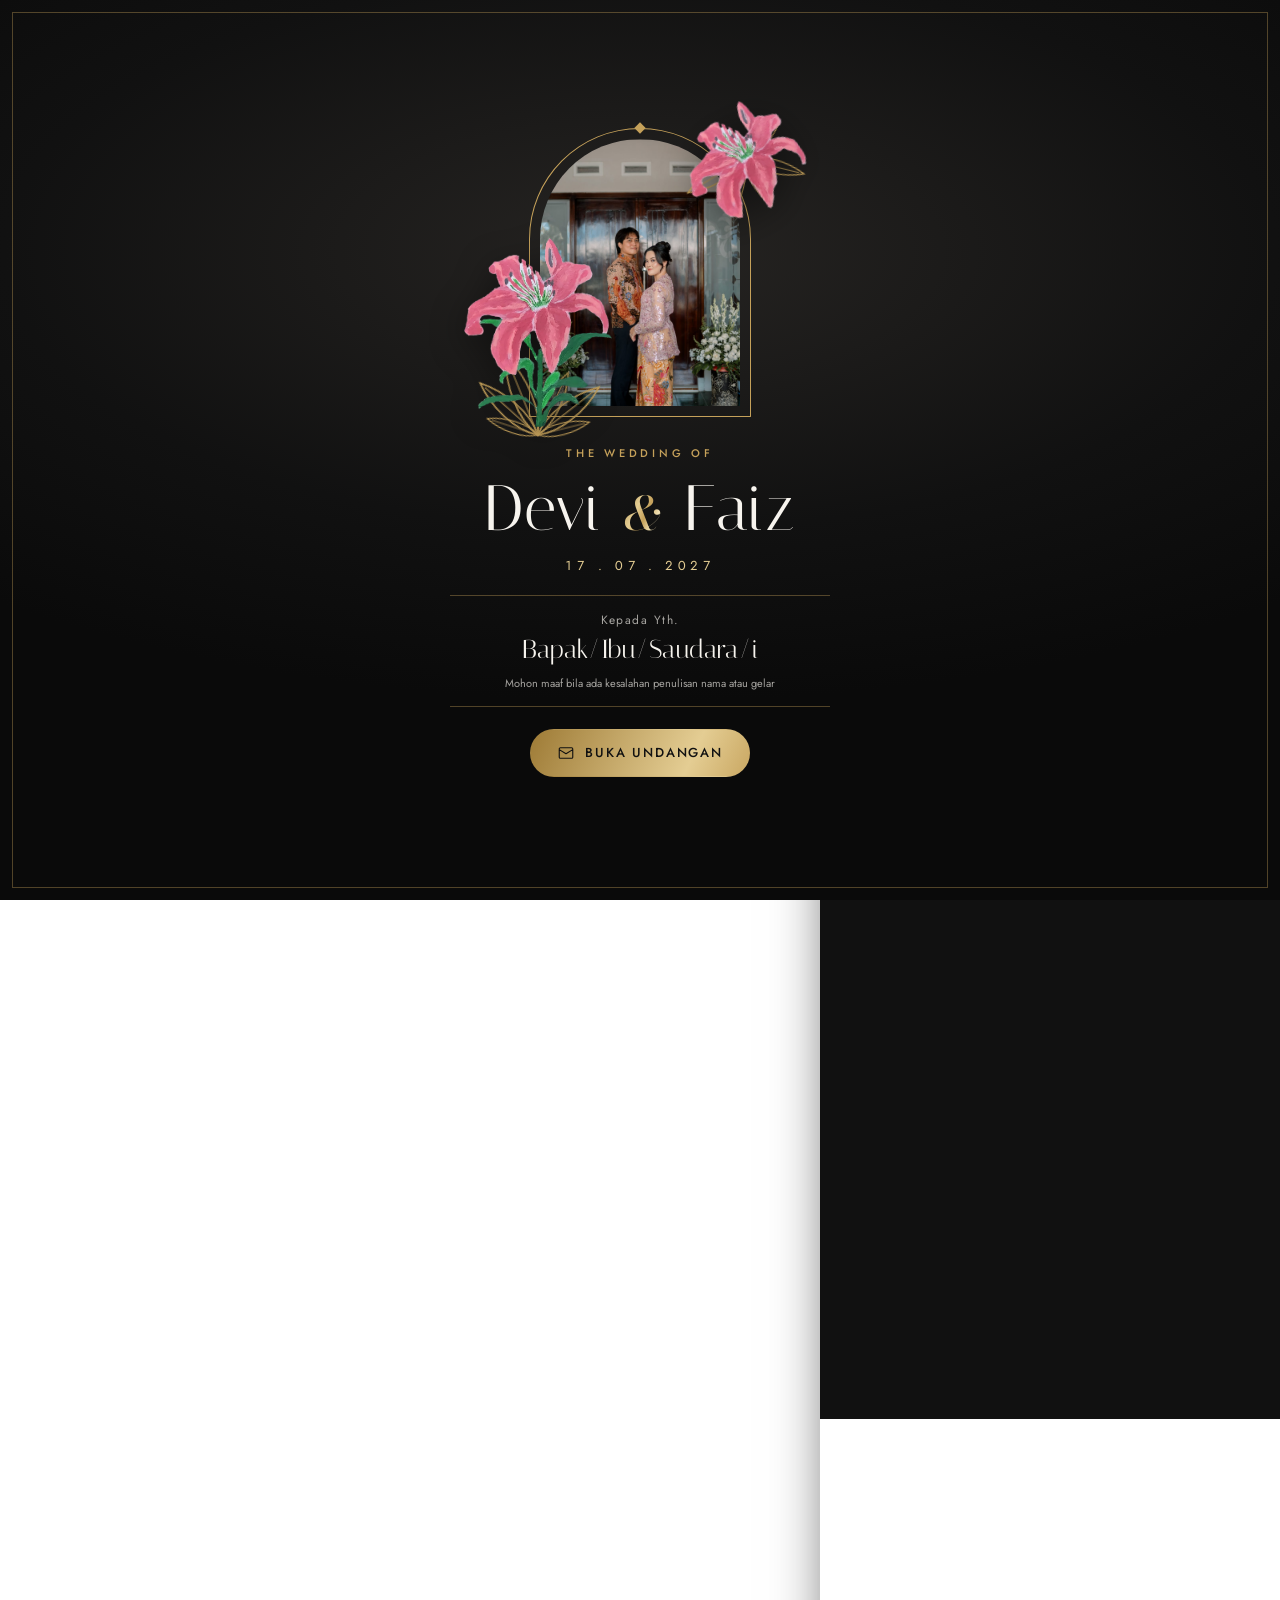
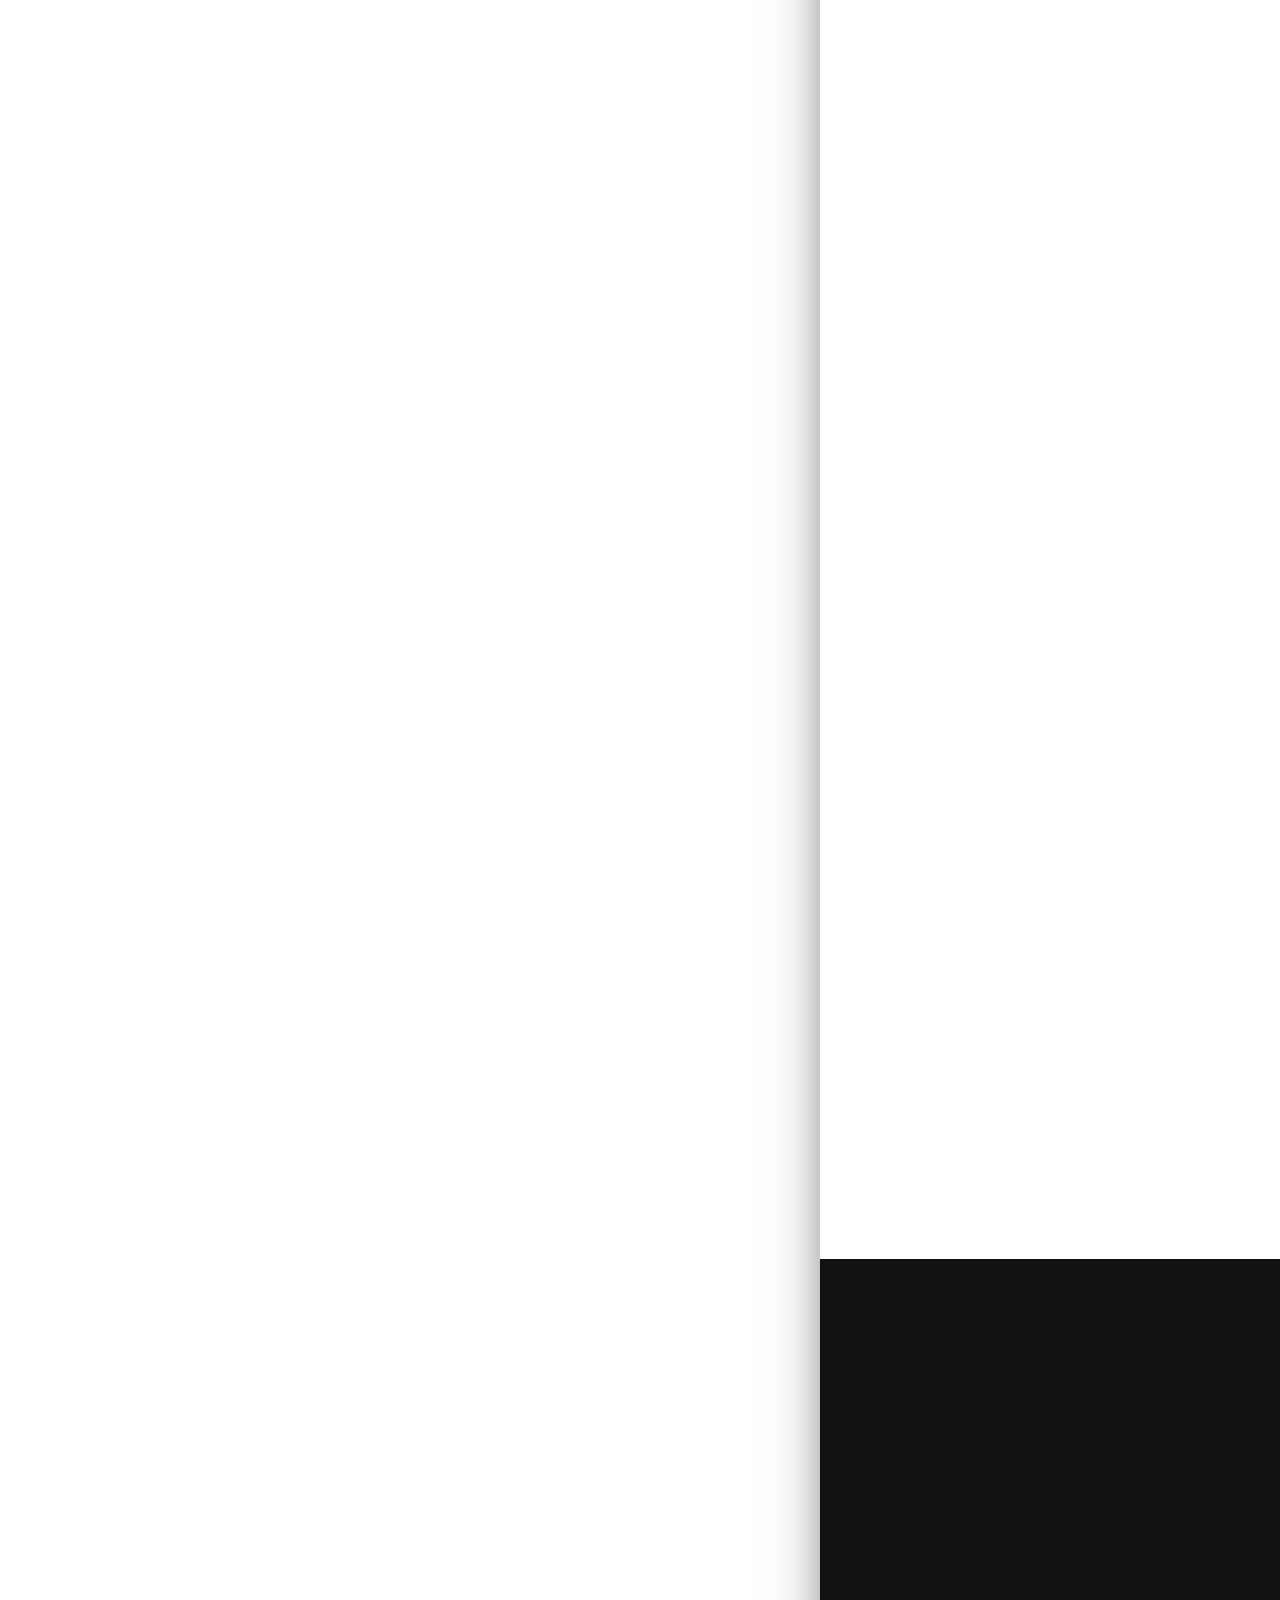
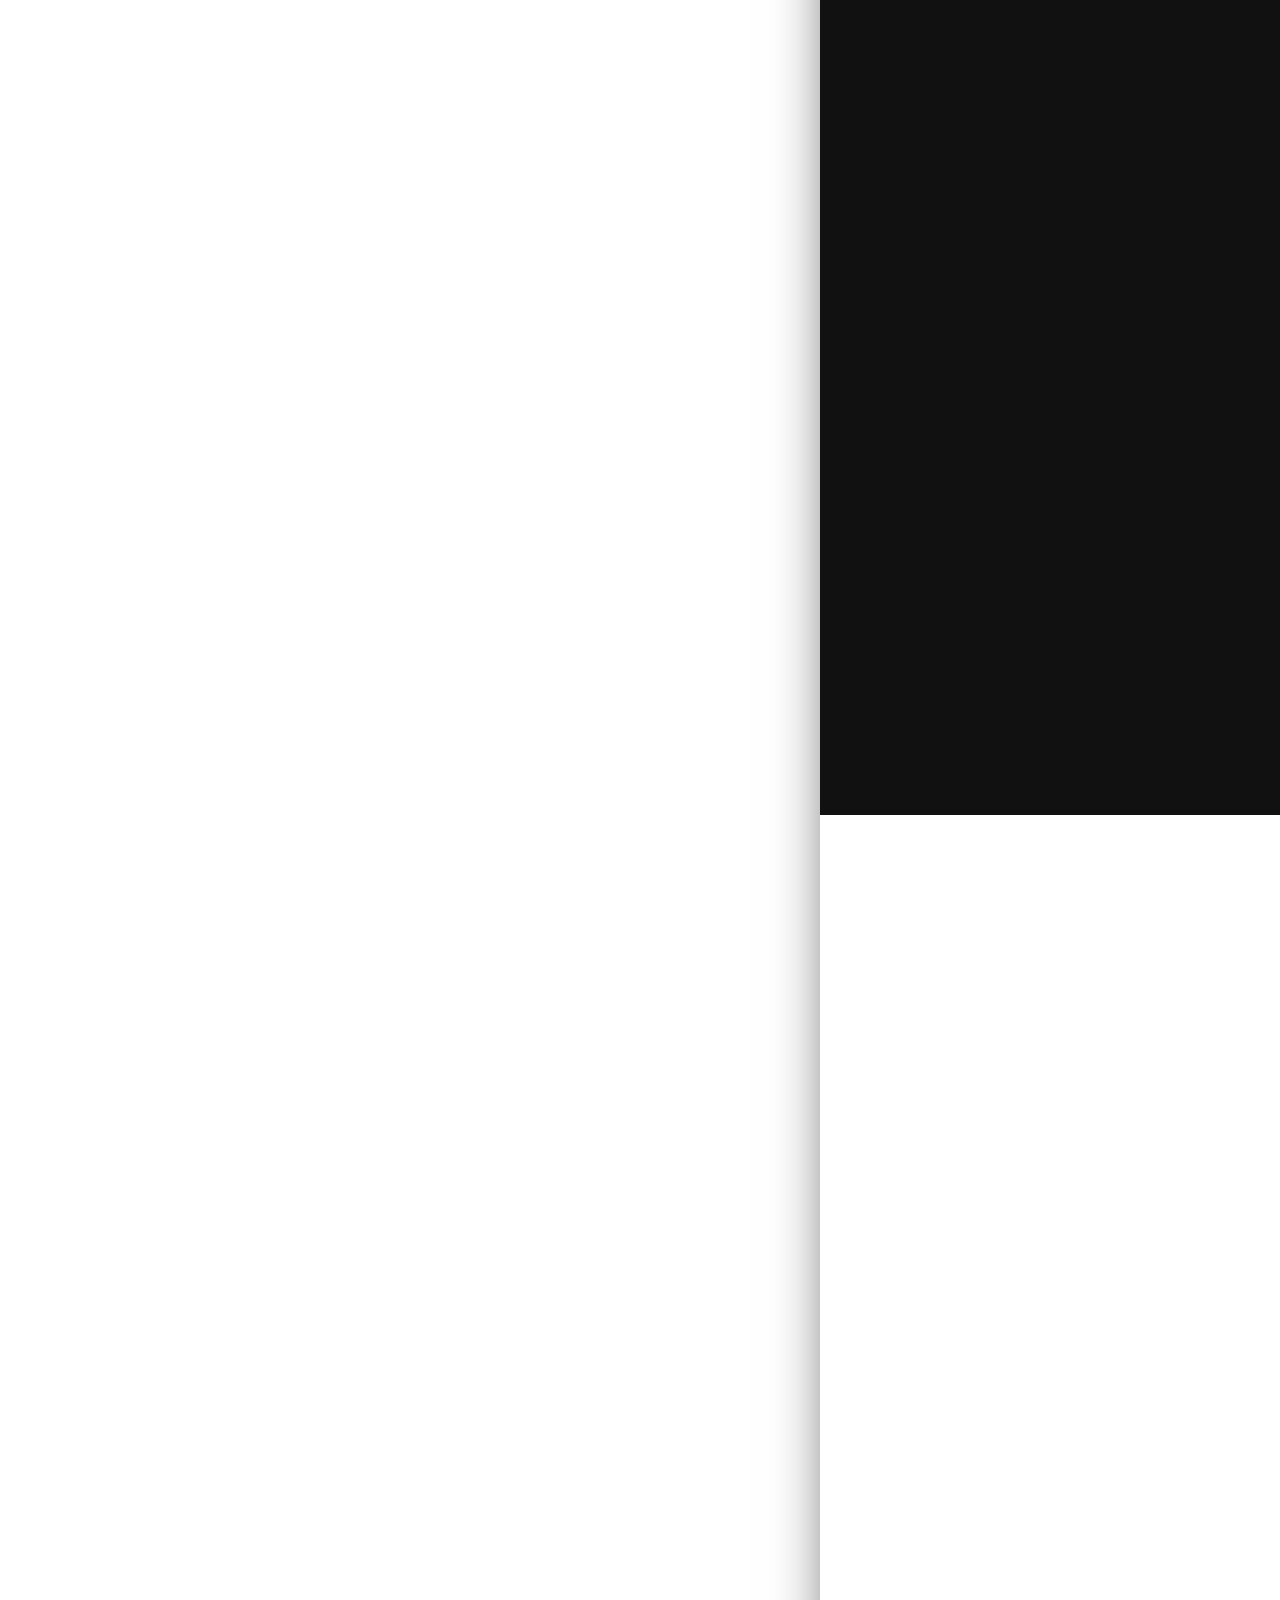
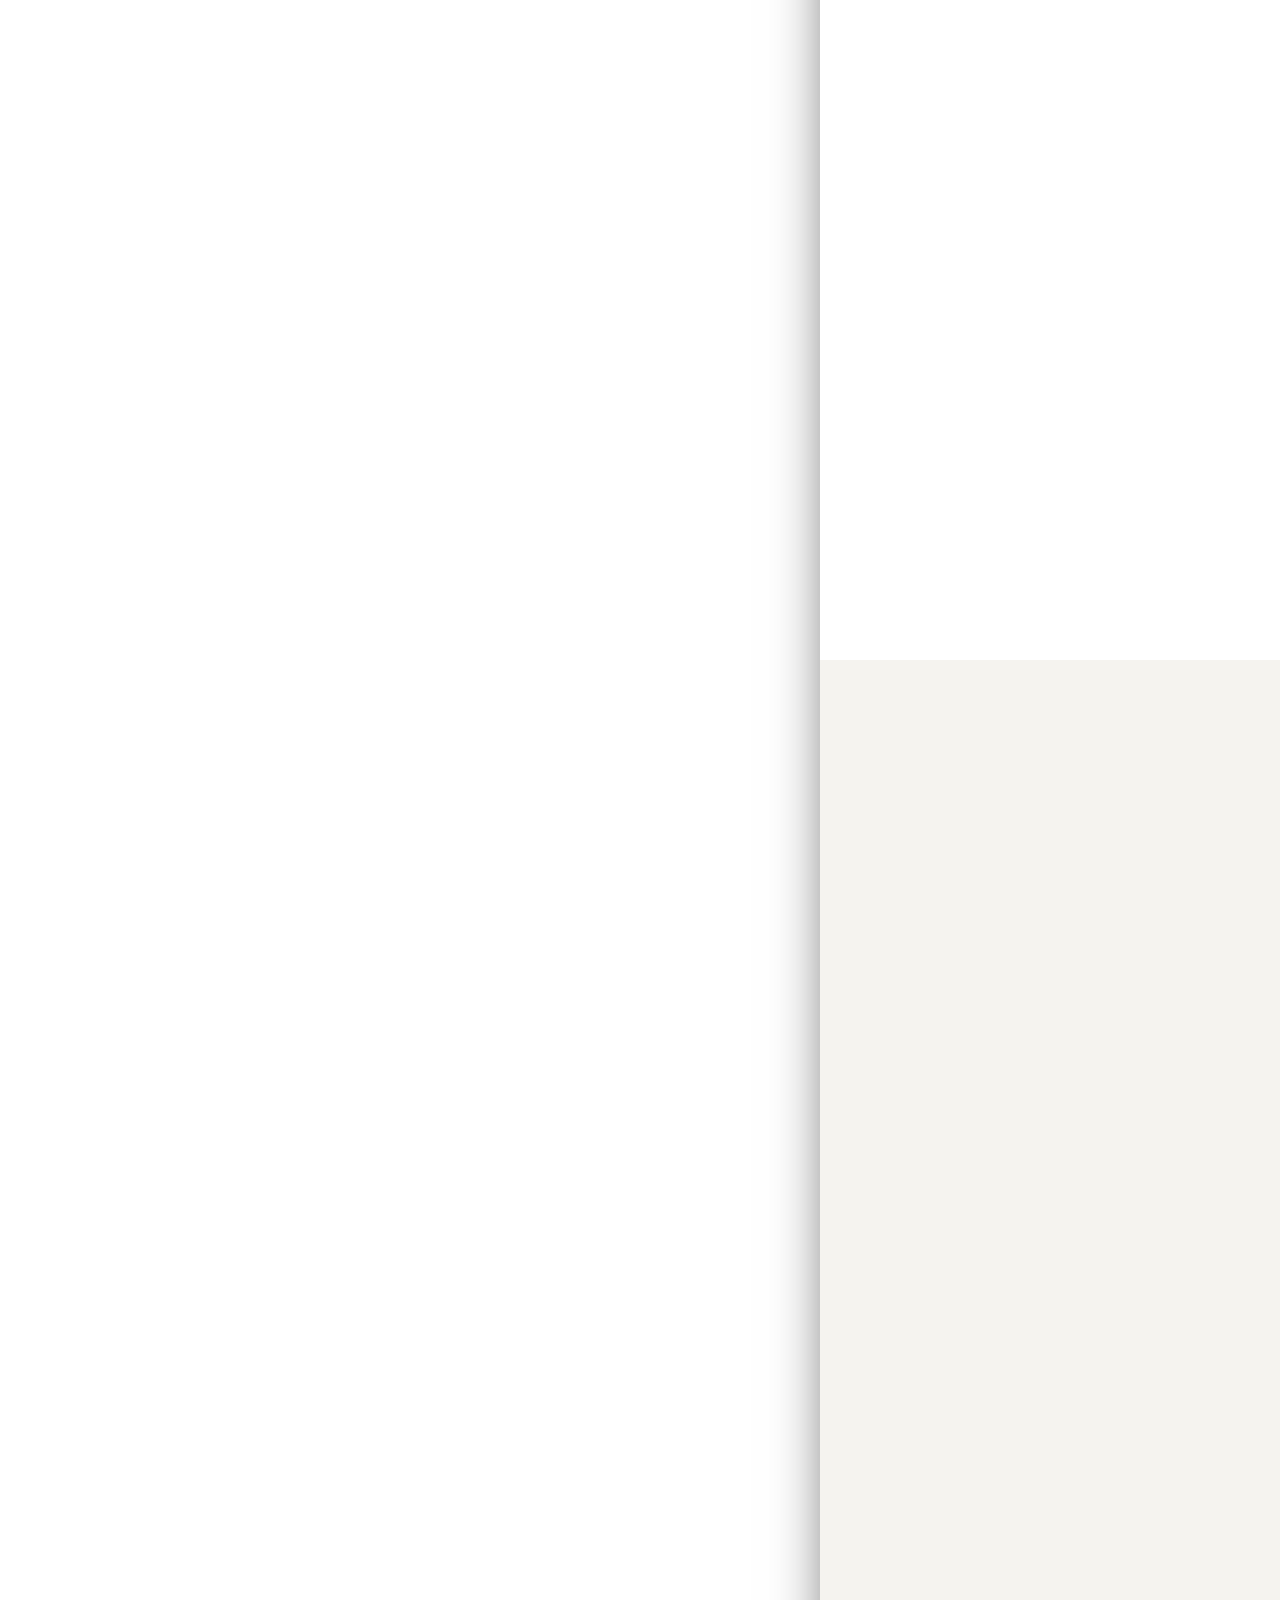
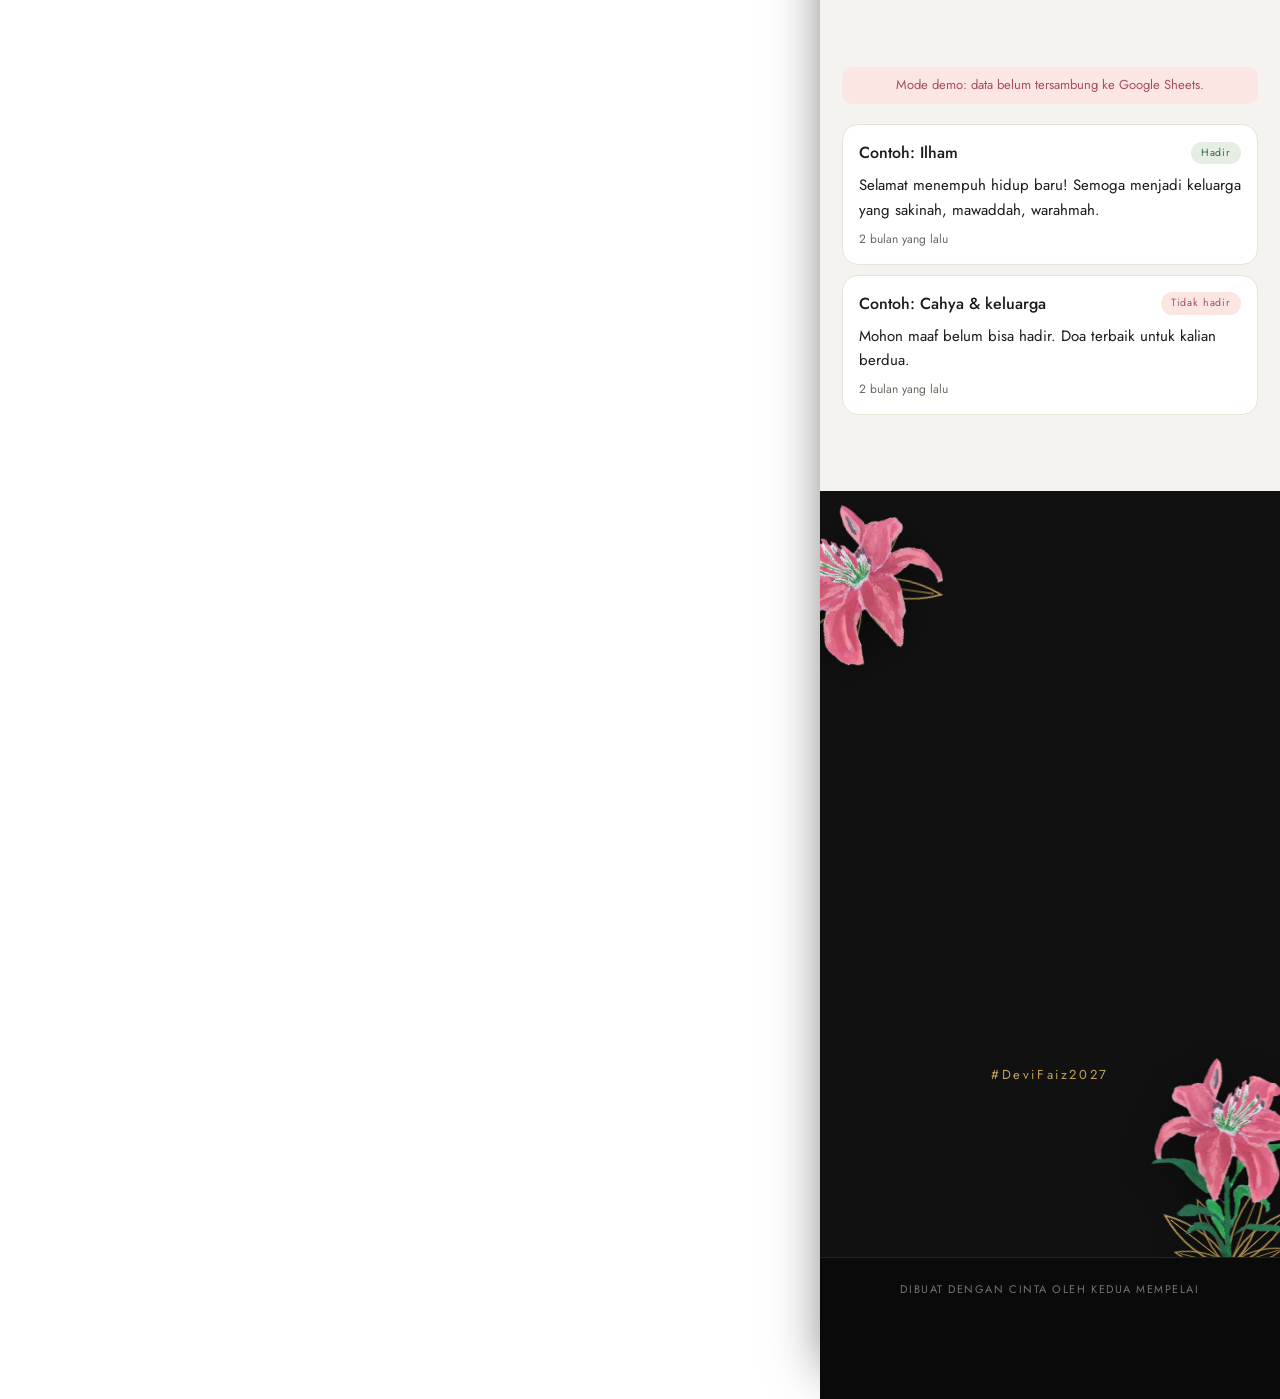
==== index.html @ 089914f4 "Add files via upload" ====
<!doctype html>
<html lang="id">
<head>
<meta charset="utf-8">
<meta name="viewport" content="width=device-width, initial-scale=1, viewport-fit=cover">
<title>The Wedding of Devi &amp; Faiz</title>

<!-- ===== PRATINJAU LINK DI WHATSAPP ==========================================
     WhatsApp tidak membaca config.js, jadi ubah 4 baris di bawah ini langsung:
     judul, deskripsi, dan alamat LENGKAP gambar (harus diawali https://).
     Ukuran gambar ideal 1200x630 piksel, di bawah 300 KB. ============== -->
<meta property="og:title" content="The Wedding of Devi &amp; Faiz">
<meta property="og:description" content="Sabtu, 17 Juli 2027 · Wajawa Kopi, Blitar. Kami mengundang Anda untuk hadir di hari bahagia kami.">
<meta property="og:image" content="https://akarotto-stack.github.io/undangan/assets/img/og-image.jpg">
<meta property="og:type" content="website">
<meta name="description" content="Undangan pernikahan Devi &amp; Faiz">
<meta name="theme-color" content="#111111">

<link rel="preconnect" href="https://fonts.googleapis.com">
<link rel="preconnect" href="https://fonts.gstatic.com" crossorigin>
<link rel="stylesheet" href="https://fonts.googleapis.com/css2?family=Bodoni+Moda:ital,opsz,wght@1,6..96,400..500&amp;family=Italiana&amp;family=Jost:wght@300;400;500&amp;display=swap">
<link rel="stylesheet" href="assets/css/style.css">
<!-- siapkan animasi sebelum halaman tampil (dibatalkan bila script utama gagal dimuat) -->
<script>(function(d){if(window.matchMedia&&matchMedia("(prefers-reduced-motion: reduce)").matches)return;d.classList.add("siap-animasi");setTimeout(function(){if(!window.UNDANGAN_SIAP)d.classList.remove("siap-animasi")},4000)})(document.documentElement)</script>
</head>
<body>

<!-- ===== Daun garis emas (dipakai berulang di belakang lily lukisan) ===== -->
<svg width="0" height="0" style="position:absolute" aria-hidden="true">
  <defs>
    <symbol id="m-daun" viewBox="-10 -48 20 50" overflow="visible">
      <path fill="none" stroke="#C5A15A" stroke-width=".9" d="M0 0C-7-12-6.5-31 0-46C6.5-31 7-12 0 0Z"/>
      <path fill="none" stroke="#C5A15A" stroke-width=".6" d="M0-2V-42"/>
    </symbol>
  </defs>
</svg>

<!-- ===================== SAMPUL (layar pertama) ===================== -->
<div id="sampul" class="sampul" role="dialog" aria-modal="true" aria-labelledby="sampul-nama">
  <div class="sampul-isi">
    <div class="komposisi" data-ada="fotoUtama">
      <figure class="bingkai-lengkung bingkai-anim"><div class="foto-dalam"><img data-src="fotoUtama" alt="Foto kedua mempelai"></div></figure>
      <div class="rangkaian kiri-bawah" data-rangkaian="penuh" aria-hidden="true"></div>
      <div class="rangkaian kanan-atas" data-rangkaian="bunga" aria-hidden="true"></div>
    </div>
    <p class="alis" data-isi="judulKecil"></p>
    <h1 id="sampul-nama" class="nama-pasangan">
      <span data-nama="1"></span> <span class="dan">&amp;</span> <span data-nama="2"></span>
    </h1>
    <p class="tanggal-singkat" data-tanggal-singkat></p>
    <div class="kartu-tamu">
      <p class="kecil" data-isi="sampul.sapaan"></p>
      <p class="nama-tamu" id="nama-tamu"></p>
      <p class="catatan" data-isi="sampul.catatan"></p>
    </div>
    <button type="button" id="buka-undangan" class="tombol tombol-emas">
      <svg viewBox="0 0 24 24" aria-hidden="true"><path d="M3 7.5 12 13l9-5.5M4.5 5h15A1.5 1.5 0 0 1 21 6.5v11a1.5 1.5 0 0 1-1.5 1.5h-15A1.5 1.5 0 0 1 3 17.5v-11A1.5 1.5 0 0 1 4.5 5Z"/></svg>
      <span data-isi="sampul.tombol"></span>
    </button>
  </div>
</div>

<!-- ============ PANEL KIRI (hanya tampil di layar lebar) ============ -->
<aside class="panel-samping" aria-hidden="true">
  <div class="panel-isi">
    <div class="komposisi besar" data-ada="fotoUtama">
      <figure class="bingkai-lengkung"><div class="foto-dalam"><img data-src="fotoUtama" alt=""></div></figure>
      <div class="rangkaian kiri-bawah" data-rangkaian="penuh" aria-hidden="true"></div>
      <div class="rangkaian kanan-atas" data-rangkaian="bunga" aria-hidden="true"></div>
    </div>
    <p class="alis" data-isi="judulKecil"></p>
    <p class="nama-pasangan besar"><span data-nama="1"></span> <span class="dan">&amp;</span> <span data-nama="2"></span></p>
    <p class="tanggal-singkat" data-tanggal-singkat></p>
  </div>
</aside>

<!-- ====================== ISI UNDANGAN ====================== -->
<main id="undangan" class="kolom">

  <!-- Pembuka -->
  <section id="beranda" class="bagian pembuka">
    <div class="isi">
      <p class="alis muncul" data-isi="judulKecil"></p>
      <div class="komposisi" data-ada="fotoUtama">
        <figure class="bingkai-lengkung bingkai-anim"><div class="foto-dalam"><img data-src="fotoUtama" alt="Foto kedua mempelai"></div></figure>
        <div class="rangkaian kiri-bawah" data-rangkaian="penuh" aria-hidden="true"></div>
        <div class="rangkaian kanan-atas" data-rangkaian="bunga" aria-hidden="true"></div>
      </div>
      <h2 class="nama-pasangan muncul"><span data-nama="1"></span> <span class="dan">&amp;</span> <span data-nama="2"></span></h2>
      <p class="tanggal-panjang muncul" data-tanggal-panjang></p>
      <div class="hitung-mundur muncul" id="hitung-mundur" aria-live="off">
        <div><b data-hm="hari">0</b><span>Hari</span></div>
        <div><b data-hm="jam">00</b><span>Jam</span></div>
        <div><b data-hm="menit">00</b><span>Menit</span></div>
        <div><b data-hm="detik">00</b><span>Detik</span></div>
      </div>
      <p class="hm-selesai" id="hm-selesai" hidden></p>
      <a class="tombol tombol-hitam muncul" id="simpan-tanggal" target="_blank" rel="noopener">
        <svg viewBox="0 0 24 24" aria-hidden="true"><path d="M7 3v3M17 3v3M4 9h16M5.5 5h13A1.5 1.5 0 0 1 20 6.5v12a1.5 1.5 0 0 1-1.5 1.5h-13A1.5 1.5 0 0 1 4 18.5v-12A1.5 1.5 0 0 1 5.5 5Z"/></svg>
        Simpan Tanggal
      </a>
    </div>
  </section>

  <!-- Salam & kutipan -->
  <section id="salam" class="bagian salam gelap">
    <div class="isi">
      <span class="pembatas muncul" aria-hidden="true"></span>
      <p class="salam-buka muncul" data-isi="salamPembuka"></p>
      <p class="muncul" data-isi="kalimatPembuka"></p>
      <blockquote class="kutipan muncul" data-tampil="kutipan">
        <p data-isi="kutipan.teks"></p>
        <cite data-isi="kutipan.sumber"></cite>
      </blockquote>
    </div>
  </section>

  <!-- Mempelai -->
  <section id="mempelai" class="bagian mempelai">
    <div class="isi">
      <header class="judul-bagian muncul">
        <p class="alis">Kedua Mempelai</p>
        <h2>Dengan Penuh Syukur</h2>
        <span class="pembatas" aria-hidden="true"></span>
      </header>
      <div class="profil-wadah" id="profil-wadah"></div>
    </div>
  </section>

  <!-- Acara -->
  <section id="acara" class="bagian acara gelap">
    <div class="isi">
      <header class="judul-bagian muncul">
        <p class="alis">Waktu &amp; Tempat</p>
        <h2>Rangkaian Acara</h2>
        <span class="pembatas" aria-hidden="true"></span>
      </header>
      <div class="daftar-acara" id="daftar-acara"></div>
      <div class="dress-code muncul" id="dress-code" hidden>
        <p class="alis">Dress Code</p>
        <p data-isi="dressCode.teks"></p>
        <div class="swatch" id="swatch"></div>
      </div>
    </div>
  </section>

  <!-- Cerita cinta -->
  <section id="cerita" class="bagian cerita" data-tampil="ceritaCinta">
    <div class="isi">
      <header class="judul-bagian muncul">
        <p class="alis">Perjalanan Kami</p>
        <h2>Cerita Cinta</h2>
        <span class="pembatas" aria-hidden="true"></span>
      </header>
      <ol class="linimasa" id="linimasa"></ol>
    </div>
  </section>

  <!-- Galeri -->
  <section id="galeri" class="bagian galeri" data-tampil="galeri">
    <div class="isi">
      <header class="judul-bagian muncul">
        <p class="alis">Momen Bahagia</p>
        <h2>Galeri</h2>
        <span class="pembatas" aria-hidden="true"></span>
      </header>
      <div class="kisi-foto" id="kisi-foto"></div>
    </div>
  </section>

  <!-- Siaran langsung -->
  <section id="streaming" class="bagian streaming gelap" data-tampil="streaming">
    <div class="isi">
      <header class="judul-bagian muncul">
        <p class="alis">Siaran Langsung</p>
        <h2>Saksikan dari Jauh</h2>
        <span class="pembatas" aria-hidden="true"></span>
      </header>
      <p class="muncul" data-isi="streaming.teks"></p>
      <a class="tombol tombol-emas muncul" id="link-streaming" target="_blank" rel="noopener"><span data-isi="streaming.label"></span></a>
    </div>
  </section>

  <!-- RSVP & ucapan -->
  <section id="rsvp" class="bagian rsvp" data-tampil="rsvp">
    <div class="isi">
      <header class="judul-bagian muncul">
        <p class="alis">Konfirmasi Kehadiran</p>
        <h2>RSVP <span class="amp">&amp;</span> Ucapan</h2>
        <span class="pembatas" aria-hidden="true"></span>
      </header>
      <p class="muncul" data-isi="rsvp.teks"></p>

      <form id="form-rsvp" class="form-rsvp muncul" novalidate>
        <div class="kolom-isian">
          <label for="rsvp-nama">Nama</label>
          <input id="rsvp-nama" name="nama" type="text" maxlength="60" autocomplete="name" required>
        </div>
        <fieldset class="kolom-isian">
          <legend>Kehadiran</legend>
          <div class="pilihan-hadir">
            <label><input type="radio" name="hadir" value="ya" id="rsvp-ya"> <span data-isi="rsvp.labelHadir"></span></label>
            <label><input type="radio" name="hadir" value="tidak" id="rsvp-tidak"> <span data-isi="rsvp.labelTidak"></span></label>
          </div>
        </fieldset>
        <div class="kolom-isian" id="isian-jumlah">
          <label for="rsvp-jumlah">Jumlah yang hadir</label>
          <select id="rsvp-jumlah" name="jumlah"></select>
        </div>
        <div class="kolom-isian">
          <label for="rsvp-ucapan">Ucapan &amp; doa <span class="opsional">(opsional)</span></label>
          <textarea id="rsvp-ucapan" name="ucapan" rows="4" maxlength="500"></textarea>
        </div>
        <p class="pesan-form" id="pesan-form" role="status"></p>
        <button type="submit" class="tombol tombol-hitam" id="kirim-rsvp">Kirim</button>
      </form>

      <div class="ucapan-kepala muncul">
        <h3>Doa <span class="amp">&amp;</span> Ucapan</h3>
        <span id="jumlah-ucapan"></span>
      </div>
      <p class="label-demo" id="label-demo" hidden>Mode demo: data belum tersambung ke Google Sheets.</p>
      <ul class="daftar-ucapan" id="daftar-ucapan" aria-live="polite"></ul>
      <button type="button" class="tombol tombol-garis kecil" id="ucapan-lagi" hidden>Tampilkan lebih banyak</button>
    </div>
  </section>

  <!-- Penutup -->
  <section id="penutup" class="bagian penutup gelap">
    <div class="rangkaian sudut-kiri" data-rangkaian="bunga" aria-hidden="true"></div>
    <div class="rangkaian sudut-kanan" data-rangkaian="penuh" aria-hidden="true"></div>
    <div class="isi">
      <p class="muncul" data-isi="kalimatPenutup"></p>
      <p class="salam-buka muncul" data-isi="salamPenutup"></p>
      <p class="alis muncul">Kami yang berbahagia</p>
      <p class="nama-pasangan muncul"><span data-nama="1"></span> <span class="dan">&amp;</span> <span data-nama="2"></span></p>
      <p class="keluarga muncul" data-isi="keluarga"></p>
      <div class="turut muncul" id="turut-mengundang" data-tampil="turutMengundang">
        <p class="alis">Turut Mengundang</p>
        <ul id="daftar-turut"></ul>
      </div>
      <p class="tagar" data-isi="tagar"></p>
    </div>
  </section>

  <footer class="kaki">
    <p>Dibuat dengan cinta oleh kedua mempelai</p>
  </footer>
</main>

<!-- Navigasi bawah, tombol musik, lightbox, notifikasi -->
<nav class="nav-bawah" id="nav-bawah" aria-label="Navigasi undangan" hidden></nav>
<button type="button" class="tombol-musik" id="tombol-musik" aria-label="Jeda musik" hidden>
  <svg viewBox="0 0 24 24" aria-hidden="true"><path d="M9 18V5l11-2v13M9 18a3 3 0 1 1-6 0 3 3 0 0 1 6 0Zm11-2a3 3 0 1 1-6 0 3 3 0 0 1 6 0Z"/></svg>
</button>
<audio id="audio" loop preload="none"></audio>

<div class="lightbox" id="lightbox" hidden role="dialog" aria-modal="true" aria-label="Foto galeri">
  <img id="lightbox-img" alt="">
  <button type="button" class="lb-tutup" id="lb-tutup" aria-label="Tutup">&times;</button>
  <button type="button" class="lb-geser kiri" id="lb-kiri" aria-label="Foto sebelumnya">&#8249;</button>
  <button type="button" class="lb-geser kanan" id="lb-kanan" aria-label="Foto berikutnya">&#8250;</button>
  <p class="lb-urutan" id="lb-urutan"></p>
</div>

<div class="notifikasi" id="notifikasi" role="status" aria-live="polite"></div>

<!-- ===== Cetakan berulang (boleh diubah tampilannya) ===== -->
<template id="tpl-profil">
  <article class="profil">
    <figure class="bingkai-daun bingkai-anim">
      <div class="foto-dalam"><img alt=""></div>
      <img class="lily-sudut" data-lily="bunga" alt="" aria-hidden="true">
    </figure>
    <h3 class="panggilan muncul"></h3>
    <p class="nama-lengkap muncul"></p>
    <p class="keterangan muncul"></p>
    <p class="orang-tua muncul"></p>
    <a class="instagram muncul" target="_blank" rel="noopener" hidden>
      <svg viewBox="0 0 24 24" aria-hidden="true"><rect x="3.5" y="3.5" width="17" height="17" rx="5"/><circle cx="12" cy="12" r="4"/><circle cx="17.2" cy="6.8" r=".6"/></svg>
      <span></span>
    </a>
  </article>
</template>

<template id="tpl-acara">
  <article class="kartu-acara muncul">
    <img class="lily-atas" data-lily="bunga" alt="" aria-hidden="true">
    <h3 class="nama-acara"></h3>
    <p class="hari-tanggal"></p>
    <p class="jam"></p>
    <span class="garis-tipis" aria-hidden="true"></span>
    <p class="tempat"></p>
    <p class="alamat"></p>
    <div class="peta" hidden></div>
    <div class="aksi">
      <a class="tombol tombol-emas kecil link-maps" target="_blank" rel="noopener">Petunjuk Arah</a>
      <a class="tombol tombol-garis kecil link-kalender" target="_blank" rel="noopener">Tambah ke Kalender</a>
    </div>
  </article>
</template>

<template id="tpl-ucapan">
  <li class="ucapan">
    <div class="ucapan-atas">
      <span class="ucapan-nama"></span>
      <span class="lencana"></span>
    </div>
    <p class="ucapan-isi"></p>
    <time class="ucapan-waktu"></time>
  </li>
</template>

<script src="config.js"></script>
<script src="assets/js/main.js"></script>
</body>
</html>
---- assets/css/style.css ----
/* ==========================================================================
   GAYA UNDANGAN — tema hitam, putih, emas dengan bunga lily pink
   Ganti warna & huruf cukup di blok :root di bawah ini.
   Konsep: kolom selebar ponsel; di layar lebar ada panel sampul di sebelah kiri.
   Bagian terang dan gelap berselang-seling; bunga lily menjadi aksen warna.
   ========================================================================== */
:root {
  --hitam: #111111;          /* latar gelap */
  --hitam-2: #1B1B1B;
  --hitam-3: #0A0A0A;
  --putih: #FFFFFF;          /* latar terang */
  --abu: #F5F3EF;            /* latar terang selang-seling */
  --emas: #C5A15A;           /* aksen utama */
  --emas-muda: #E4CD93;
  --emas-tua: #9E7B36;
  --pink: #E0707E;           /* warna lily dari lukisan */
  --pink-muda: #FBE6E4;
  --teks: #1A1A1A;
  --teks-2: #6B655E;
  --teks-terang: #F7F4EE;
  --teks-terang-2: rgba(247, 244, 238, .66);
  --garis: #E7E2D8;
  --garis-gelap: rgba(197, 161, 90, .38);
  --hadir: #2F6B45;
  --tidak: #A64F5B;
  --kilau: linear-gradient(115deg, #9E7B36 0%, #E4CD93 38%, #C5A15A 55%, #F2E3B6 72%, #9E7B36 100%);

  --font-display: "Italiana", "Didot", "Bodoni 72", Georgia, serif;
  --font-aksen: "Bodoni Moda", "Didot", Georgia, serif;
  --font-teks: "Jost", "Avenir Next", "Segoe UI", system-ui, sans-serif;

  --lebar: 460px;            /* lebar kolom undangan */
  --sela: max(22px, env(safe-area-inset-left, 0px));
  --sela-kanan: max(22px, env(safe-area-inset-right, 0px));
  --lambat: cubic-bezier(.77, 0, .18, 1);
  --pegas: cubic-bezier(.2, .8, .2, 1);
}

*, *::before, *::after { box-sizing: border-box; }
html { scroll-behavior: smooth; -webkit-text-size-adjust: 100%; }
html.terkunci, html.terkunci body { overflow: hidden; }
body {
  margin: 0;
  background: var(--putih);
  color: var(--teks);
  font-family: var(--font-teks);
  font-size: 16px;
  line-height: 1.75;
  -webkit-font-smoothing: antialiased;
}
img { max-width: 100%; display: block; }
p { margin: 0; }
h1, h2, h3 { margin: 0; font-weight: 400; text-wrap: balance; }
a { color: inherit; }
[hidden] { display: none !important; }
:focus-visible { outline: 2px solid var(--emas); outline-offset: 3px; }

/* ---------- tipografi ---------- */
.alis {
  font-size: 11px;
  font-weight: 500;
  letter-spacing: .34em;
  text-transform: uppercase;
  color: var(--emas-tua);
}
.gelap .alis, .sampul .alis, .panel-samping .alis { color: var(--emas); }
.nama-pasangan {
  font-family: var(--font-display);
  font-size: clamp(48px, 14vw, 64px);
  line-height: 1.05;
  letter-spacing: .01em;
}
.nama-pasangan .dan {
  font-family: var(--font-aksen);
  font-style: italic;
  font-size: .72em;
  margin-inline: .06em;
  background: var(--kilau);
  -webkit-background-clip: text;
  background-clip: text;
  color: transparent;
}
.amp { font-family: var(--font-aksen); font-style: italic; text-transform: none; color: var(--emas); }
.tanggal-singkat { font-size: 13px; letter-spacing: .34em; font-variant-numeric: tabular-nums; }

/* ---------- tombol ---------- */
.tombol {
  display: inline-flex;
  align-items: center;
  justify-content: center;
  gap: 10px;
  min-height: 48px;
  padding: 10px 26px;
  border-radius: 999px;
  border: 1px solid transparent;
  font: 500 13px/1.2 var(--font-teks);
  letter-spacing: .14em;
  text-transform: uppercase;
  text-decoration: none;
  cursor: pointer;
  transition: background-color .3s, color .3s, border-color .3s, transform .2s, box-shadow .3s;
}
.tombol svg { width: 18px; height: 18px; fill: none; stroke: currentColor; stroke-width: 1.5; stroke-linecap: round; stroke-linejoin: round; }
.tombol:active { transform: scale(.97); }
.tombol.kecil { min-height: 40px; padding: 8px 18px; font-size: 11.5px; letter-spacing: .12em; }
.tombol-emas { background: var(--kilau); background-size: 200% 100%; color: var(--hitam); }
.tombol-emas:hover { background-position: 100% 0; box-shadow: 0 8px 24px -10px rgba(197, 161, 90, .7); }
.tombol-hitam { background: var(--hitam); color: var(--teks-terang); }
.tombol-hitam:hover { background: #2A2A2A; }
.tombol-garis { border-color: var(--emas); color: inherit; background: transparent; }
.tombol-garis:hover { background: var(--emas); color: var(--hitam); }
.tombol[disabled] { opacity: .6; cursor: progress; }

/* ======================= BINGKAI FOTO ======================= */
.komposisi { position: relative; width: fit-content; max-width: 100%; margin: 14px auto 18px; }

/* bingkai lengkung: foto dalam lengkungan, garis emas di luar, berlian kecil di puncak */
.bingkai-lengkung {
  position: relative;
  margin: 0;
  width: 220px;
  max-width: 100%;
  aspect-ratio: 3 / 4;
}
.bingkai-lengkung::before {
  content: "";
  position: absolute;
  inset: -11px;
  border: 1px solid var(--emas);
  border-radius: 999px 999px 4px 4px;
  transition: opacity 1s ease .6s, transform 1.2s var(--pegas) .6s;
}
.bingkai-lengkung::after {
  content: "";
  position: absolute;
  left: 50%;
  top: -15px;
  width: 8px;
  height: 8px;
  background: var(--emas);
  transform: translateX(-50%) rotate(45deg);
  transition: opacity .6s ease 1.2s;
}
.foto-dalam {
  position: absolute;
  inset: 0;
  overflow: hidden;
  background: var(--hitam-2);
  border-radius: inherit;
}
.bingkai-lengkung .foto-dalam { border-radius: 999px 999px 4px 4px; }
.foto-dalam img {
  width: 100%;
  height: 100%;
  object-fit: cover;
  transition: scale 1.8s var(--pegas);
}
.bingkai-lengkung .foto-dalam img { animation: perlahan 16s ease-in-out infinite alternate; }
@keyframes perlahan {
  from { transform: scale(1) translate(0, 0); }
  to   { transform: scale(1.09) translate(-1.5%, -1%); }
}

/* bingkai daun: sudut membulat berseling, garis emas bergeser */
.bingkai-daun {
  position: relative;
  margin: 0;
  width: 228px;
  max-width: 100%;
  aspect-ratio: 4 / 5;
  --sudut: 120px 10px 120px 10px;
  --geser: 12px;
}
.bingkai-daun.cermin { --sudut: 10px 120px 10px 120px; --geser: -12px; }
.bingkai-daun .foto-dalam { border-radius: var(--sudut); }
.bingkai-daun::before {
  content: "";
  position: absolute;
  inset: 0;
  border: 1px solid var(--emas);
  border-radius: var(--sudut);
  transform: translate(var(--geser), 12px);
  transition: transform 1.2s var(--pegas) .5s, opacity 1s ease .5s;
}
.bingkai-daun:hover .foto-dalam img { scale: 1.05; }
.lily-sudut {
  position: absolute;
  width: 110px;
  height: auto;
  left: -38px;
  bottom: -40px;
  filter: drop-shadow(0 6px 10px rgba(0, 0, 0, .12));
  transition: transform 1.2s var(--pegas) .9s, opacity .8s ease .9s;
}
.bingkai-daun.cermin .lily-sudut { left: auto; right: -38px; scale: -1 1; }

/* animasi masuk bingkai (aktif setelah JavaScript siap) */
.bingkai-anim { --tutup: inset(100% 0 0 0); }
.bingkai-daun.bingkai-anim { --tutup: inset(0 100% 0 0); }
.bingkai-daun.cermin.bingkai-anim { --tutup: inset(0 0 0 100%); }
.siap-animasi .bingkai-anim .foto-dalam { clip-path: var(--tutup); transition: clip-path 1.4s var(--lambat); }
.siap-animasi .bingkai-anim .foto-dalam img { scale: 1.3; }
.siap-animasi .bingkai-anim::before { opacity: 0; transform: scale(.94); }
.siap-animasi .bingkai-daun.bingkai-anim::before { transform: translate(0, 0); }
.siap-animasi .bingkai-anim::after { opacity: 0; }
.siap-animasi .bingkai-anim .lily-sudut { opacity: 0; transform: scale(.3) rotate(-60deg); }
.siap-animasi .bingkai-anim.tampak .foto-dalam { clip-path: inset(0 0 0 0); }
.siap-animasi .bingkai-anim.tampak .foto-dalam img { scale: 1; }
.siap-animasi .bingkai-anim.tampak::before { opacity: 1; transform: none; }
.siap-animasi .bingkai-daun.bingkai-anim.tampak::before { transform: translate(var(--geser), 12px); }
.siap-animasi .bingkai-anim.tampak::after { opacity: 1; }
.siap-animasi .bingkai-anim.tampak .lily-sudut { opacity: 1; transform: none; }

/* rangkaian lily lukisan di sudut bingkai (dibuat oleh main.js) */
.rangkaian { position: absolute; pointer-events: none; z-index: 2; }
.rangkaian[data-rangkaian="penuh"] { width: 74%; aspect-ratio: 705 / 900; }
.rangkaian[data-rangkaian="bunga"] { width: 60%; aspect-ratio: 600 / 567; }
.rangkaian .daun-emas { position: absolute; left: -10%; bottom: -6%; width: 120%; aspect-ratio: 1; overflow: visible; }
.rangkaian[data-rangkaian="bunga"] .daun-emas { left: -20%; top: -24%; bottom: auto; width: 140%; }
.rangkaian .goyang { position: absolute; inset: 0; transform-origin: 50% 100%; animation: goyang 6s ease-in-out infinite alternate; }
.rangkaian[data-rangkaian="bunga"] .goyang { transform-origin: 50% 55%; animation-duration: 7s; }
.rangkaian .lily-lukis {
  width: 100%; height: 100%; object-fit: contain;
  filter: drop-shadow(0 8px 12px rgba(0, 0, 0, .14));
  transform-origin: 50% 100%;
  animation: tumbuh-lily 1.6s var(--pegas) .25s both paused;
}
.rangkaian[data-rangkaian="bunga"] .lily-lukis { transform-origin: 50% 50%; animation-name: mekar-lily; }
.rangkaian .helai { transform-box: fill-box; transform-origin: 50% 100%; animation: kipas 1.2s var(--pegas) var(--d, 0s) both paused; }
.rangkaian.tampak .helai, .rangkaian.tampak .lily-lukis { animation-play-state: running; }
.rangkaian.kiri-bawah { left: -38%; bottom: -8%; }
.gelap .rangkaian .lily-lukis, .sampul .rangkaian .lily-lukis, .panel-samping .rangkaian .lily-lukis { filter: drop-shadow(0 10px 18px rgba(0, 0, 0, .45)); }
.rangkaian.kanan-atas { right: -32%; top: -14%; rotate: -16deg; }
@keyframes kipas { from { opacity: 0; transform: scaleY(0); } to { opacity: 1; transform: none; } }
@keyframes tumbuh-lily { from { opacity: 0; transform: translateY(14%) scale(.6); } to { opacity: 1; transform: none; } }
@keyframes mekar-lily { from { opacity: 0; transform: scale(.35) rotate(-45deg); } to { opacity: 1; transform: none; } }
@keyframes goyang { from { transform: rotate(-1.6deg); } to { transform: rotate(1.6deg); } }

/* pembatas: garis emas + lily kecil */
.pembatas { display: flex; align-items: center; justify-content: center; gap: 8px; width: 180px; height: 44px; margin-inline: auto; }
.pembatas .garis { flex: 1; height: 1px; background: linear-gradient(90deg, transparent, var(--emas)); }
.pembatas .garis:last-child { background: linear-gradient(90deg, var(--emas), transparent); }
.pembatas img { width: 44px; height: 44px; object-fit: contain; }

/* ======================= SAMPUL ======================= */
.sampul {
  position: fixed;
  inset: 0;
  z-index: 60;
  overflow-x: hidden;
  overflow-y: auto;
  color: var(--teks-terang);
  background:
    radial-gradient(80% 50% at 50% 28%, #262422 0%, var(--hitam) 62%, var(--hitam-3) 100%);
  transition: transform 1.2s var(--lambat), opacity .5s ease .75s, visibility 0s linear 1.3s;
}
.sampul::before {
  content: "";
  position: fixed;
  inset: max(12px, env(safe-area-inset-top, 0px)) max(12px, env(safe-area-inset-right, 0px)) max(12px, env(safe-area-inset-bottom, 0px)) max(12px, env(safe-area-inset-left, 0px));
  border: 1px solid var(--garis-gelap);
  pointer-events: none;
  transition: opacity .4s;
}
.sampul-isi {
  min-height: 100%;
  display: grid;
  align-content: center;
  justify-items: center;
  gap: 12px;
  text-align: center;
  padding-top: calc(52px + env(safe-area-inset-top, 0px));
  padding-bottom: calc(44px + env(safe-area-inset-bottom, 0px));
  padding-left: var(--sela);
  padding-right: var(--sela-kanan);
  transition: opacity .5s ease, transform .6s ease;
}
.sampul .komposisi { margin: 8px auto 26px; }
.sampul .bingkai-lengkung { width: min(200px, 26vh); }
.sampul .nama-pasangan { color: var(--teks-terang); }
.sampul .tanggal-singkat { color: var(--emas-muda); margin-bottom: 6px; }
.kartu-tamu {
  width: 100%;
  max-width: 380px;
  padding: 14px 18px;
  border-block: 1px solid var(--garis-gelap);
  display: grid;
  gap: 2px;
}
.kartu-tamu .kecil { font-size: 12px; letter-spacing: .12em; color: var(--teks-terang-2); }
.nama-tamu { font-family: var(--font-display); font-size: 26px; line-height: 1.3; overflow-wrap: anywhere; }
.kartu-tamu .catatan { font-size: 11px; color: var(--teks-terang-2); margin-top: 6px; line-height: 1.5; }
.sampul .tombol { margin-top: 10px; min-width: 220px; }

.sampul.terbuka { transform: translateY(-100%); opacity: 0; visibility: hidden; pointer-events: none; }

/* ======================= PANEL KIRI (layar lebar) ======================= */
.panel-samping { display: none; }

/* ======================= KOLOM ISI ======================= */
.kolom { max-width: var(--lebar); margin: 0 auto; background: var(--putih); overflow-x: clip; }
.bagian { padding-block: 76px; text-align: center; position: relative; }
.bagian .isi {
  position: relative;
  z-index: 1;
  padding-left: var(--sela);
  padding-right: var(--sela-kanan);
  display: grid;
  gap: 20px;
  justify-items: center;
}
.bagian .isi > * { min-width: 0; max-width: 100%; }
.gelap { background: var(--hitam); color: var(--teks-terang); }

.judul-bagian { display: grid; gap: 10px; justify-items: center; margin-bottom: 10px; }
.judul-bagian h2 {
  font-family: var(--font-display);
  font-size: 30px;
  line-height: 1.2;
  letter-spacing: .1em;
  text-transform: uppercase;
}

/* muncul saat digulir */
.siap-animasi .muncul { opacity: 0; transform: translateY(22px); transition: opacity .9s ease, transform .9s var(--pegas); }
.siap-animasi .muncul.tampak { opacity: 1; transform: none; }

/* ---------- pembuka ---------- */
.pembuka { padding-top: 64px; }
.pembuka .komposisi { margin-top: 26px; margin-bottom: 30px; }
.tanggal-panjang { font-size: 15px; letter-spacing: .06em; color: var(--teks-2); }
.hitung-mundur {
  display: grid;
  grid-template-columns: repeat(4, 1fr);
  gap: 8px;
  width: 100%;
  max-width: 340px;
  margin-top: 6px;
}
.hitung-mundur div {
  background: var(--hitam);
  border-radius: 14px;
  padding: 12px 4px 10px;
  display: grid;
  position: relative;
}
.hitung-mundur div::after { content: ""; position: absolute; inset: 4px; border: 1px solid rgba(197, 161, 90, .25); border-radius: 10px; pointer-events: none; }
.hitung-mundur b {
  font-family: var(--font-display);
  font-weight: 400;
  font-size: 32px;
  line-height: 1.15;
  color: var(--emas-muda);
  font-variant-numeric: tabular-nums lining-nums;
}
.hitung-mundur span { font-size: 9.5px; letter-spacing: .22em; text-transform: uppercase; color: var(--teks-terang-2); }
.hm-selesai { font-family: var(--font-display); font-size: 24px; }

/* ---------- salam ---------- */
.salam .isi { gap: 18px; }
.salam-buka { font-family: var(--font-aksen); font-style: italic; font-size: 21px; line-height: 1.45; color: var(--emas-muda); }
.salam p:not(.salam-buka) { color: var(--teks-terang-2); }
.kutipan {
  margin: 14px 0 0;
  padding: 26px 0 0;
  border-top: 1px solid var(--garis-gelap);
  display: grid;
  gap: 12px;
}
.salam .kutipan p { font-family: var(--font-aksen); font-style: italic; font-size: 18px; line-height: 1.65; color: var(--teks-terang); }
.kutipan cite { font-style: normal; font-size: 11px; letter-spacing: .3em; text-transform: uppercase; color: var(--emas); }

/* ---------- mempelai ---------- */
.profil-wadah { display: grid; gap: 34px; justify-items: center; width: 100%; }
.profil { display: grid; gap: 6px; justify-items: center; }
.profil .bingkai-daun { margin-bottom: 34px; }
.panggilan { font-family: var(--font-display); font-size: 46px; line-height: 1.1; }
.nama-lengkap { font-weight: 500; font-size: 17px; }
.keterangan { font-size: 14px; color: var(--teks-2); }
.orang-tua { font-size: 15px; white-space: pre-line; }
.instagram {
  display: inline-flex; align-items: center; gap: 6px; margin-top: 6px;
  font-size: 14px; color: var(--emas-tua); text-decoration: none;
}
.instagram svg { width: 18px; height: 18px; fill: none; stroke: currentColor; stroke-width: 1.5; }
.antara-profil {
  font-family: var(--font-aksen); font-style: italic; font-size: 70px; line-height: 1;
  background: var(--kilau); -webkit-background-clip: text; background-clip: text; color: transparent;
}

/* ---------- acara ---------- */
.daftar-acara { display: grid; gap: 64px; width: 100%; margin-top: 48px; }
.kartu-acara {
  position: relative;
  border: 1px solid var(--garis-gelap);
  border-radius: 26px;
  padding: 48px 22px 28px;
  display: grid;
  gap: 6px;
  justify-items: center;
  background: linear-gradient(180deg, rgba(255, 255, 255, .045), rgba(255, 255, 255, .01));
}
.lily-atas {
  position: absolute;
  width: 92px; height: auto;
  top: -52px; left: 50%;
  translate: -50% 0;
  filter: drop-shadow(0 6px 14px rgba(0, 0, 0, .55));
}
.nama-acara { font-family: var(--font-display); font-size: 30px; letter-spacing: .1em; text-transform: uppercase; color: var(--emas-muda); }
.hari-tanggal { font-weight: 500; }
.jam { color: var(--teks-terang-2); font-variant-numeric: tabular-nums; }
.garis-tipis { width: 44px; height: 1px; background: var(--emas); margin-block: 8px; }
.tempat { font-weight: 500; font-size: 18px; }
.alamat { color: var(--teks-terang-2); font-size: 14.5px; line-height: 1.6; }
.peta { width: 100%; aspect-ratio: 4 / 3; border-radius: 14px; overflow: hidden; margin-top: 10px; border: 1px solid var(--garis-gelap); }
.peta iframe { width: 100%; height: 100%; border: 0; }
.aksi { display: flex; flex-wrap: wrap; justify-content: center; gap: 10px; margin-top: 14px; }

.dress-code { display: grid; gap: 10px; justify-items: center; margin-top: 12px; max-width: 360px; }
.swatch { display: flex; gap: 10px; }
.swatch span { width: 34px; height: 34px; border-radius: 50%; border: 1px solid var(--garis-gelap); }

/* ---------- cerita cinta ---------- */
.cerita { background: var(--abu); }
.linimasa { list-style: none; margin: 0; padding: 0; width: 100%; text-align: left; position: relative; }
.linimasa::before { content: ""; position: absolute; left: 13px; top: 10px; bottom: 10px; width: 1px; background: var(--emas); }
.linimasa li { position: relative; padding: 0 0 30px 44px; }
.linimasa li:last-child { padding-bottom: 0; }
.linimasa .penanda { position: absolute; left: -2px; top: -2px; width: 32px; height: 32px; object-fit: contain; }
.linimasa .waktu { font-size: 11px; letter-spacing: .3em; color: var(--emas-tua); font-weight: 500; }
.linimasa h3 { font-family: var(--font-display); font-size: 26px; line-height: 1.3; }
.linimasa p { color: var(--teks-2); font-size: 15px; }

/* ---------- galeri ---------- */
.kisi-foto { display: grid; grid-template-columns: 1fr 1fr; gap: 10px; width: 100%; }
.foto {
  position: relative;
  padding: 0; border: 0; cursor: zoom-in; background: var(--abu);
  aspect-ratio: 3 / 4; overflow: hidden; border-radius: 16px;
}
.foto:nth-child(3n + 1) { grid-column: span 2; aspect-ratio: 16 / 11; }
.foto img { width: 100%; height: 100%; object-fit: cover; transition: scale 1.6s var(--pegas), transform .8s var(--pegas); }
.foto::after {
  content: ""; position: absolute; inset: 8px; border: 1px solid rgba(255, 255, 255, .55);
  border-radius: 10px; opacity: 0; transform: scale(1.04); transition: opacity .5s, transform .5s var(--pegas);
}
.foto:hover img { transform: scale(1.06); }
.foto:hover::after { opacity: 1; transform: none; }
/* foto galeri terbuka dari atas ke bawah (klip dipasang di gambar, bukan di tombolnya,
   agar tetap terdeteksi saat digulir) */
.siap-animasi .foto.muncul { opacity: 1; transform: none; background: transparent; }
.siap-animasi .foto.muncul img {
  clip-path: inset(0 0 100% 0);
  scale: 1.25;
  transition: clip-path 1.2s var(--lambat) var(--d, 0s), scale 1.6s var(--pegas) var(--d, 0s), transform .8s var(--pegas);
}
.siap-animasi .foto.muncul.tampak img { clip-path: inset(0 0 0 0); scale: 1; }

.lightbox {
  position: fixed; inset: 0; z-index: 80;
  background: rgba(8, 8, 8, .95);
  display: grid; place-items: center;
  padding: calc(60px + env(safe-area-inset-top, 0px)) max(12px, env(safe-area-inset-right, 0px)) calc(60px + env(safe-area-inset-bottom, 0px)) max(12px, env(safe-area-inset-left, 0px));
  opacity: 0;
  transition: opacity .35s ease;
}
.lightbox.buka { opacity: 1; }
.lightbox img {
  max-height: 100%; max-width: 100%; object-fit: contain; border-radius: 8px;
  transition: opacity .35s ease, transform .5s var(--pegas);
}
.lightbox img.ganti { opacity: 0; transform: scale(.96); }
.lightbox:not(.buka) img { transform: scale(.92); }
.lightbox button {
  position: absolute; border: 1px solid var(--garis-gelap); background: rgba(255, 255, 255, .06); color: var(--emas-muda);
  width: 46px; height: 46px; border-radius: 50%; font-size: 28px; line-height: 1; cursor: pointer;
}
.lb-tutup { top: calc(10px + env(safe-area-inset-top, 0px)); right: max(12px, env(safe-area-inset-right, 0px)); }
.lb-geser { top: 50%; translate: 0 -50%; }
.lb-geser.kiri { left: max(10px, env(safe-area-inset-left, 0px)); }
.lb-geser.kanan { right: max(10px, env(safe-area-inset-right, 0px)); }
.lb-urutan { position: absolute; bottom: calc(20px + env(safe-area-inset-bottom, 0px)); color: var(--emas-muda); font-size: 12px; letter-spacing: .3em; }

/* ---------- RSVP ---------- */
.rsvp { background: var(--abu); }
.form-rsvp {
  width: 100%;
  display: grid;
  gap: 16px;
  text-align: left;
  background: var(--putih);
  border: 1px solid var(--garis);
  border-radius: 22px;
  padding: 24px 18px;
  box-shadow: 0 20px 40px -32px rgba(0, 0, 0, .35);
}
.kolom-isian { display: grid; gap: 6px; border: 0; margin: 0; padding: 0; min-width: 0; }
.kolom-isian label, .kolom-isian legend { font-size: 11.5px; font-weight: 500; letter-spacing: .14em; text-transform: uppercase; color: var(--teks-2); padding: 0; }
.opsional { font-weight: 400; text-transform: none; letter-spacing: 0; }
.form-rsvp input[type="text"], .form-rsvp select, .form-rsvp textarea {
  width: 100%;
  font: 400 16px/1.5 var(--font-teks);
  color: var(--teks);
  background: var(--abu);
  border: 1px solid transparent;
  border-radius: 12px;
  padding: 11px 14px;
  transition: border-color .2s, background-color .2s, box-shadow .2s;
}
.form-rsvp textarea { resize: vertical; min-height: 100px; }
.form-rsvp input:focus, .form-rsvp select:focus, .form-rsvp textarea:focus { outline: none; background: var(--putih); border-color: var(--emas); box-shadow: 0 0 0 3px rgba(197, 161, 90, .18); }
.pilihan-hadir { display: grid; gap: 8px; }
.pilihan-hadir label {
  display: flex; align-items: center; gap: 10px;
  border: 1px solid var(--garis); border-radius: 12px; padding: 11px 14px;
  font-size: 15px; font-weight: 400; color: var(--teks); letter-spacing: 0; text-transform: none; cursor: pointer;
  transition: border-color .2s, background-color .2s;
}
.pilihan-hadir label:has(input:checked) { border-color: var(--hitam); background: var(--hitam); color: var(--teks-terang); }
.pilihan-hadir input { accent-color: var(--emas); width: 18px; height: 18px; margin: 0; }
.pesan-form { font-size: 14px; }
.pesan-form.galat { color: #A8323E; }
.pesan-form.sukses { color: var(--hadir); }
.form-rsvp .tombol { width: 100%; }

.ucapan-kepala { display: flex; align-items: baseline; justify-content: space-between; width: 100%; margin-top: 18px; }
.ucapan-kepala h3 { font-family: var(--font-display); font-size: 26px; }
.ucapan-kepala span { font-size: 13px; color: var(--teks-2); }
.label-demo { font-size: 13px; color: var(--tidak); background: var(--pink-muda); border-radius: 10px; padding: 7px 12px; width: 100%; }
.daftar-ucapan { list-style: none; margin: 0; padding: 0; width: 100%; display: grid; gap: 10px; text-align: left; }
.ucapan { background: var(--putih); border: 1px solid var(--garis); border-radius: 16px; padding: 14px 16px; display: grid; gap: 6px; }
.ucapan-atas { display: flex; align-items: center; justify-content: space-between; gap: 10px; }
.ucapan-nama { font-weight: 500; overflow-wrap: anywhere; }
.lencana { flex: none; font-size: 10.5px; letter-spacing: .08em; padding: 2px 10px; border-radius: 999px; background: #E6EEE4; color: var(--hadir); }
.lencana.tidak { background: var(--pink-muda); color: var(--tidak); }
.lencana:empty { display: none; }
.ucapan-isi { font-size: 15px; line-height: 1.65; overflow-wrap: anywhere; white-space: pre-line; }
.ucapan-waktu { font-size: 12px; color: var(--teks-2); }
.daftar-ucapan .kosong { text-align: center; color: var(--teks-2); font-size: 14px; padding: 16px; }

/* ---------- penutup ---------- */
.penutup { padding-block: 190px 170px; overflow: hidden; }
.penutup .isi { gap: 18px; }
.penutup p:not(.salam-buka):not(.alis):not(.tagar):not(.nama-pasangan) { color: var(--teks-terang-2); }
.penutup .alis { margin-top: 12px; }
.penutup .nama-pasangan { font-size: clamp(44px, 12vw, 56px); }
.penutup .rangkaian { z-index: 0; }
.penutup .rangkaian.sudut-kiri { width: 36%; max-width: 170px; left: -10%; top: 14px; rotate: -22deg; }
.penutup .rangkaian.sudut-kanan { width: 34%; max-width: 160px; right: -6%; bottom: 0; scale: -1 1; }
.keluarga { white-space: pre-line; font-size: 15px; }
.turut { display: grid; gap: 8px; margin-top: 8px; }
.turut ul { list-style: none; margin: 0; padding: 0; font-size: 15px; color: var(--teks-terang-2); }
.tagar { font-size: 13px; letter-spacing: .2em; color: var(--emas); margin-top: 6px; }
.kaki {
  background: var(--hitam-3); color: rgba(247, 244, 238, .45); text-align: center; font-size: 11px; letter-spacing: .14em; text-transform: uppercase;
  padding: 22px var(--sela-kanan) calc(100px + env(safe-area-inset-bottom, 0px)) var(--sela);
  border-top: 1px solid rgba(197, 161, 90, .15);
}

/* ---------- navigasi bawah, musik, notifikasi ---------- */
.nav-bawah {
  position: fixed;
  z-index: 40;
  left: 50%;
  translate: -50% 0;
  bottom: calc(12px + env(safe-area-inset-bottom, 0px));
  width: min(calc(100% - 24px), calc(var(--lebar) - 28px));
  display: flex;
  justify-content: space-around;
  padding: 6px;
  border-radius: 999px;
  background: rgba(17, 17, 17, .9);
  border: 1px solid rgba(197, 161, 90, .25);
  box-shadow: 0 12px 30px -12px rgba(0, 0, 0, .6);
  -webkit-backdrop-filter: blur(10px);
  backdrop-filter: blur(10px);
}
.nav-bawah a {
  flex: 1;
  display: grid;
  justify-items: center;
  gap: 1px;
  padding: 6px 2px;
  border-radius: 999px;
  color: rgba(247, 244, 238, .62);
  text-decoration: none;
  font-size: 10px;
  letter-spacing: .06em;
  transition: color .25s, background-color .25s;
}
.nav-bawah a svg { width: 20px; height: 20px; fill: none; stroke: currentColor; stroke-width: 1.4; stroke-linecap: round; stroke-linejoin: round; }
.nav-bawah a.aktif { color: var(--emas-muda); background: rgba(197, 161, 90, .12); }

.tombol-musik {
  position: fixed;
  z-index: 41;
  right: max(14px, calc(env(safe-area-inset-right, 0px) + 10px));
  bottom: calc(82px + env(safe-area-inset-bottom, 0px));
  width: 44px; height: 44px; border-radius: 50%;
  border: 1px solid var(--emas);
  background: var(--hitam); color: var(--emas-muda);
  display: grid; place-items: center; cursor: pointer;
}
.tombol-musik svg { width: 20px; height: 20px; fill: none; stroke: currentColor; stroke-width: 1.5; stroke-linecap: round; stroke-linejoin: round; }
.tombol-musik.berputar svg { animation: putar 4s linear infinite; }
.tombol-musik.jeda { opacity: .7; }
.tombol-musik.jeda::after { content: ""; position: absolute; width: 26px; height: 1.5px; background: currentColor; rotate: -45deg; }
@keyframes putar { to { transform: rotate(360deg); } }

.notifikasi {
  position: fixed; z-index: 90; left: 50%; bottom: calc(88px + env(safe-area-inset-bottom, 0px));
  translate: -50% 12px; opacity: 0; pointer-events: none;
  background: var(--hitam); color: var(--emas-muda); border: 1px solid var(--garis-gelap); font-size: 14px;
  padding: 10px 18px; border-radius: 999px; transition: opacity .25s, translate .25s;
  max-width: calc(100% - 32px); text-align: center;
}
.notifikasi.tampil { opacity: 1; translate: -50% 0; }

/* ======================= LAYAR LEBAR ======================= */
@media (min-width: 1024px) {
  .panel-samping {
    display: grid;
    place-items: center;
    position: fixed;
    inset: 0 var(--lebar) 0 0;
    overflow: hidden;
    color: var(--teks-terang);
    background: radial-gradient(70% 60% at 50% 40%, #262422 0%, var(--hitam) 60%, var(--hitam-3) 100%);
  }
  .panel-samping::before {
    content: ""; position: absolute; inset: 22px; border: 1px solid var(--garis-gelap); pointer-events: none;
  }
  .panel-isi { display: grid; justify-items: center; gap: 14px; text-align: center; padding: 40px; }
  .panel-isi .komposisi { margin-bottom: 56px; }
  .panel-isi .bingkai-lengkung { width: min(280px, 34vh); }
  .panel-isi .nama-pasangan.besar { font-size: clamp(64px, 6vw, 96px); line-height: 1; }
  .panel-isi .tanggal-singkat { color: var(--emas-muda); }

  .kolom { margin: 0 0 0 auto; min-height: 100vh; box-shadow: -24px 0 50px -30px rgba(0, 0, 0, .55); }
  .nav-bawah { left: auto; right: 14px; translate: none; width: calc(var(--lebar) - 28px); }
  .tombol-musik { right: calc(var(--lebar) + 24px); bottom: 28px; }
  .notifikasi { left: calc(100% - var(--lebar) / 2); }
}

/* kurangi gerak bila diminta pengguna */
@media (prefers-reduced-motion: reduce) {
  html { scroll-behavior: auto; }
  .rangkaian .goyang, .rangkaian .helai, .rangkaian .lily-lukis, .bingkai-lengkung .foto-dalam img, .tombol-musik.berputar svg { animation: none; }
  .siap-animasi .muncul, .siap-animasi .bingkai-anim .foto-dalam, .siap-animasi .foto.muncul, .siap-animasi .foto.muncul img { opacity: 1; transform: none; clip-path: none; transition: none; }
  .siap-animasi .bingkai-anim .foto-dalam img, .siap-animasi .foto.muncul img { scale: 1; }
  .siap-animasi .bingkai-anim::before, .siap-animasi .bingkai-anim::after, .siap-animasi .bingkai-anim .lily-sudut { opacity: 1; transition: none; }
  .sampul, .sampul-isi, .lightbox, .lightbox img { transition-duration: .01s; transition-delay: 0s; }
}
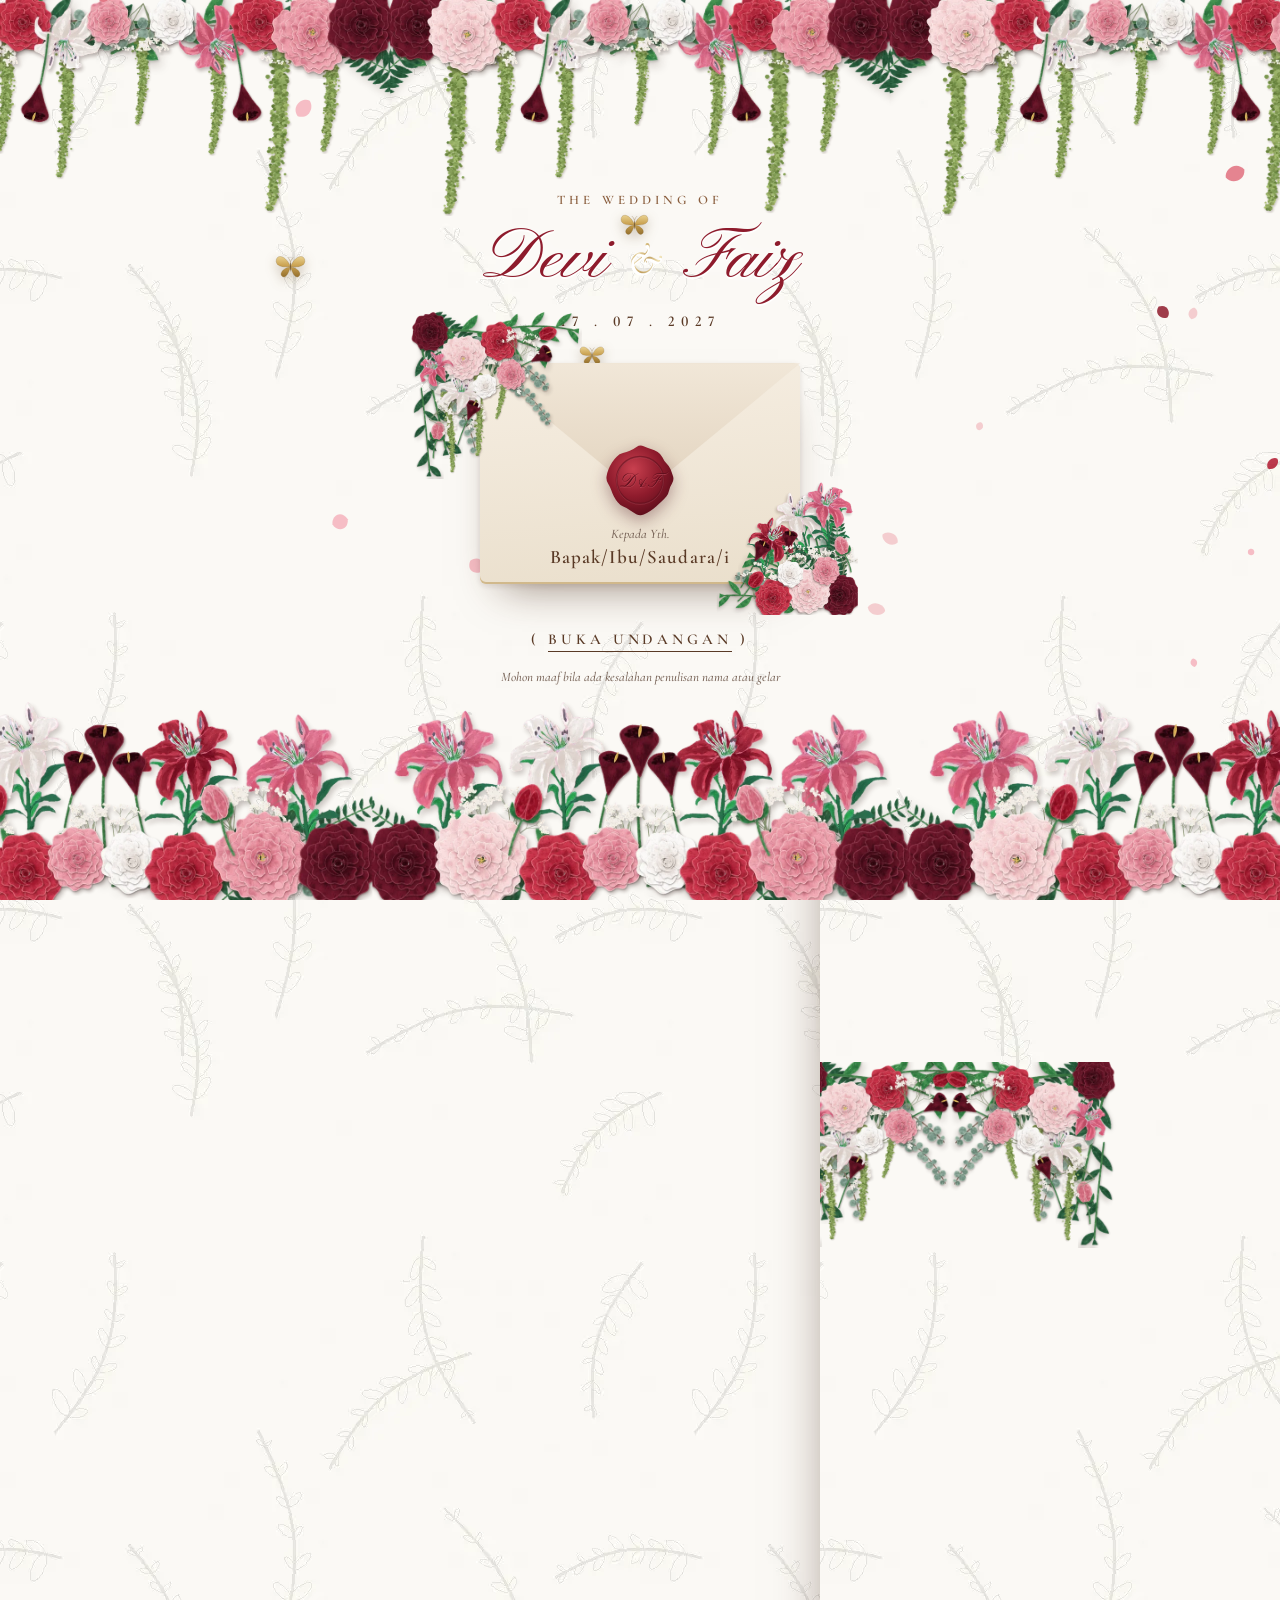
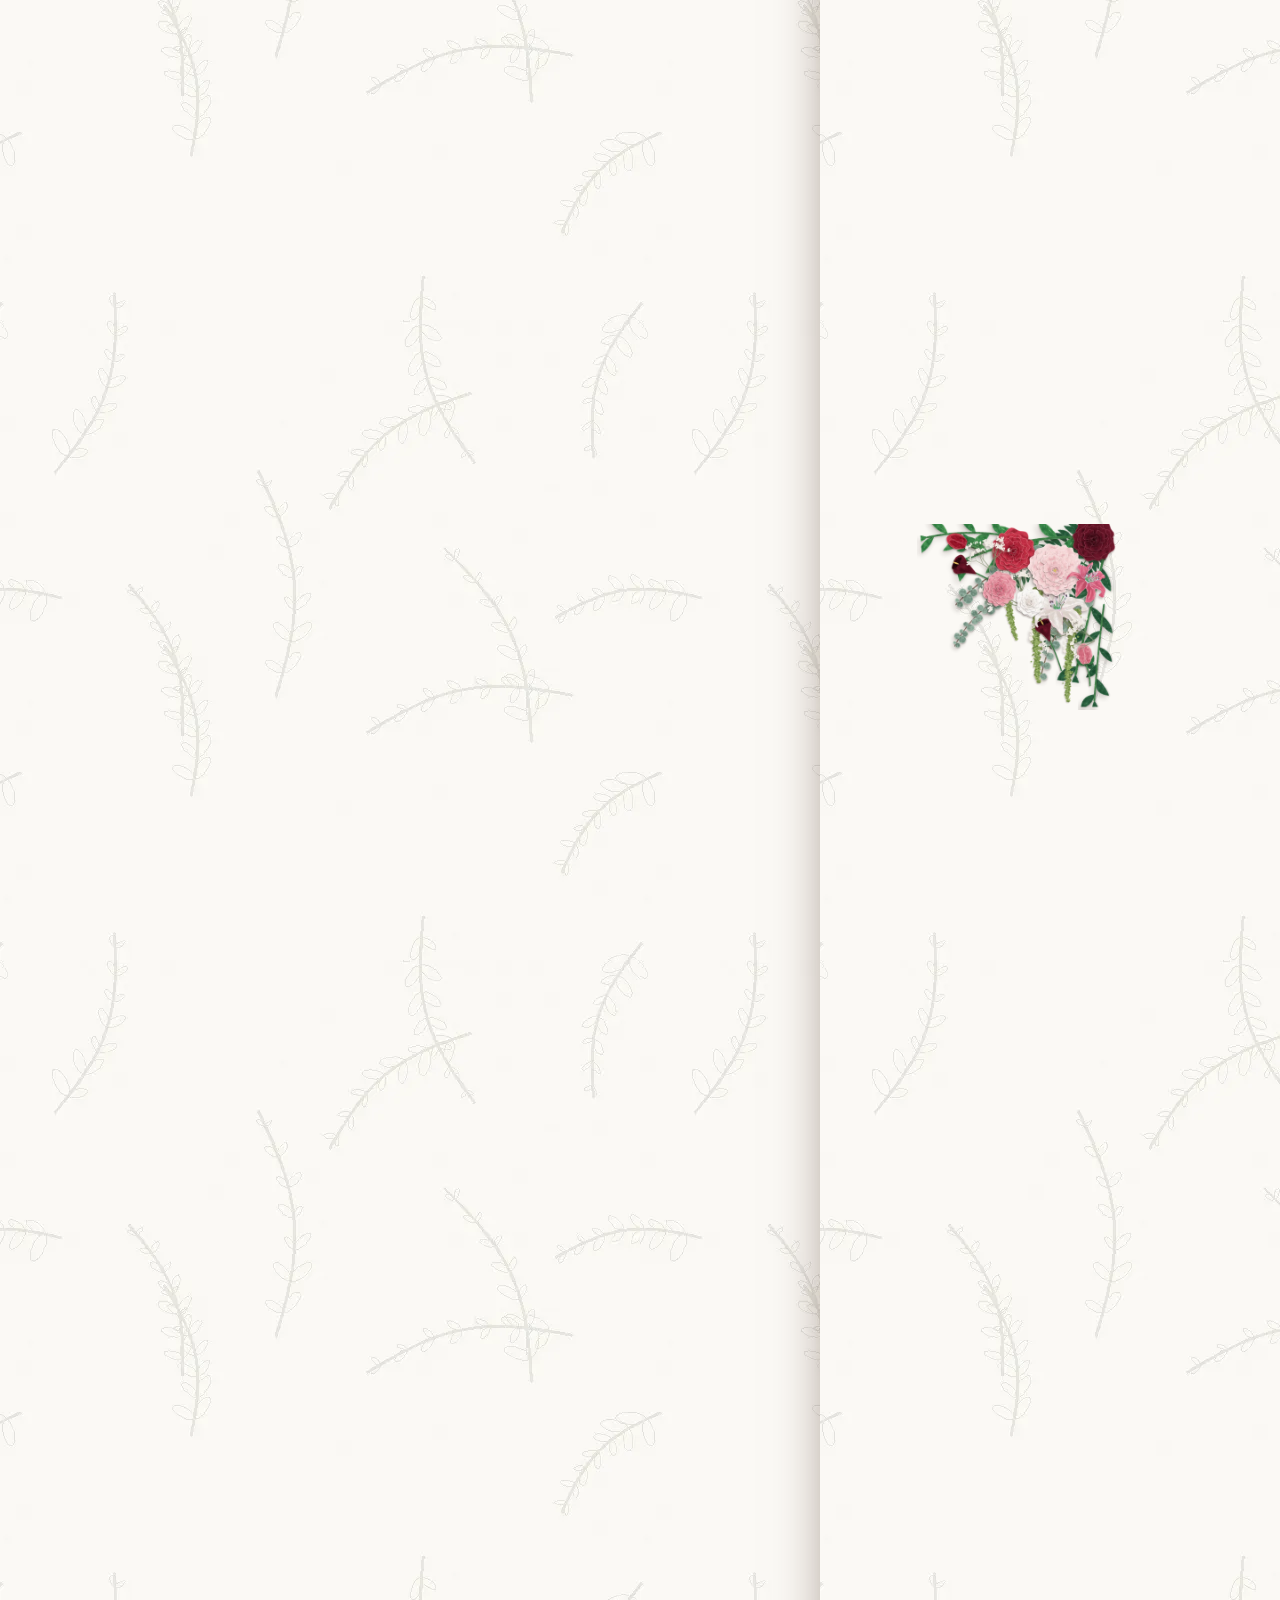
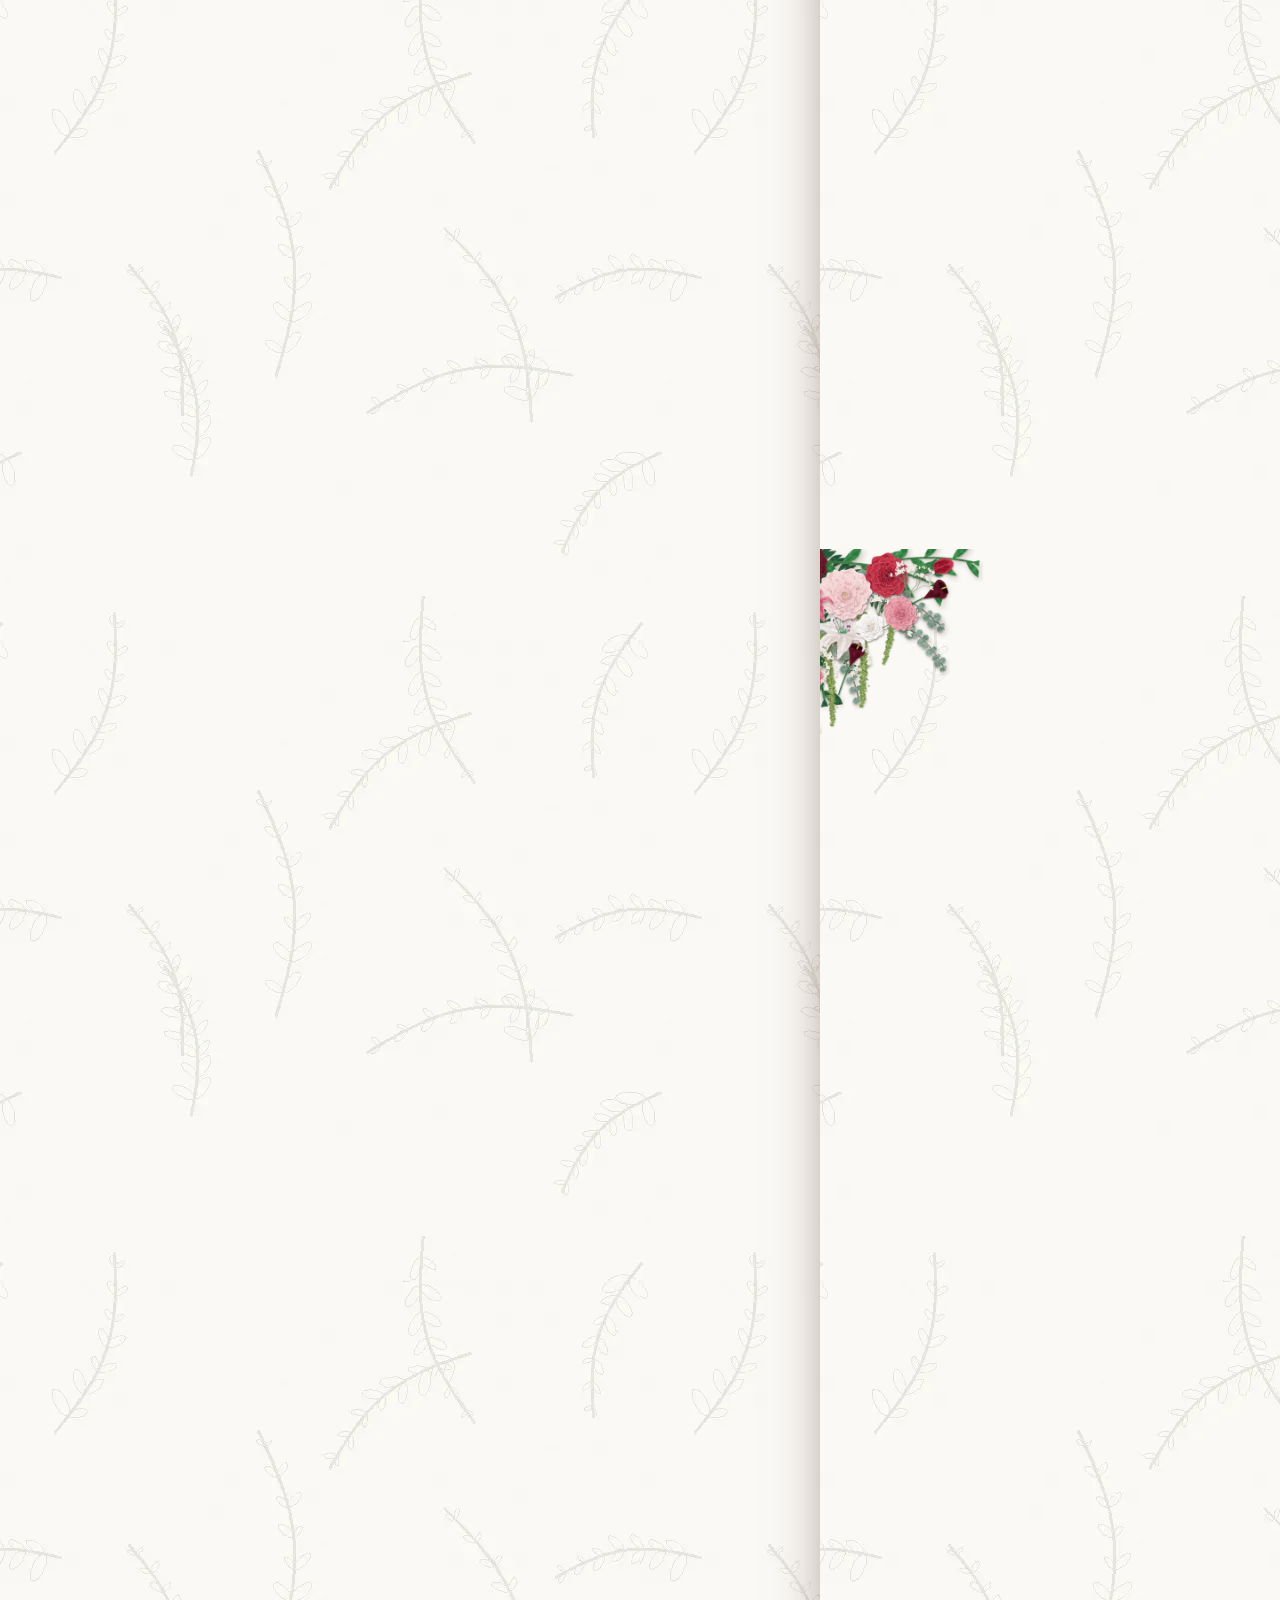
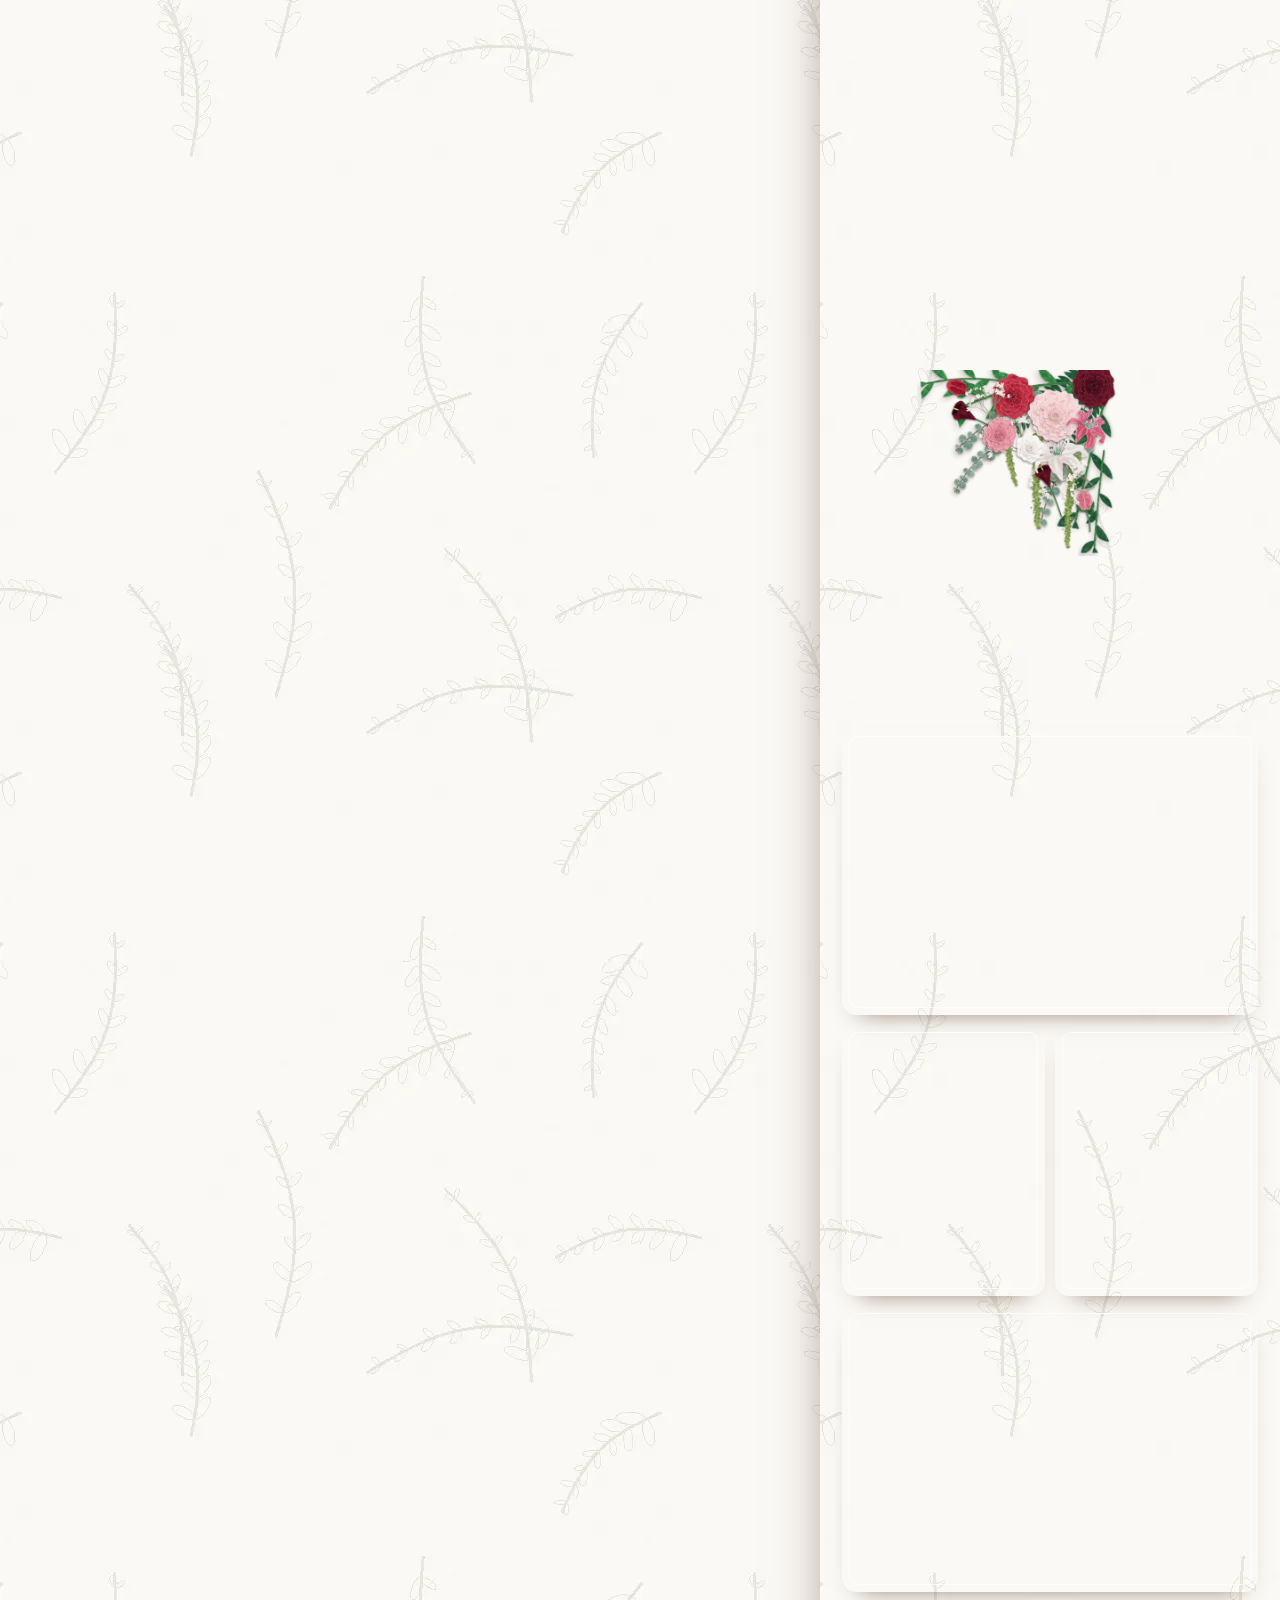
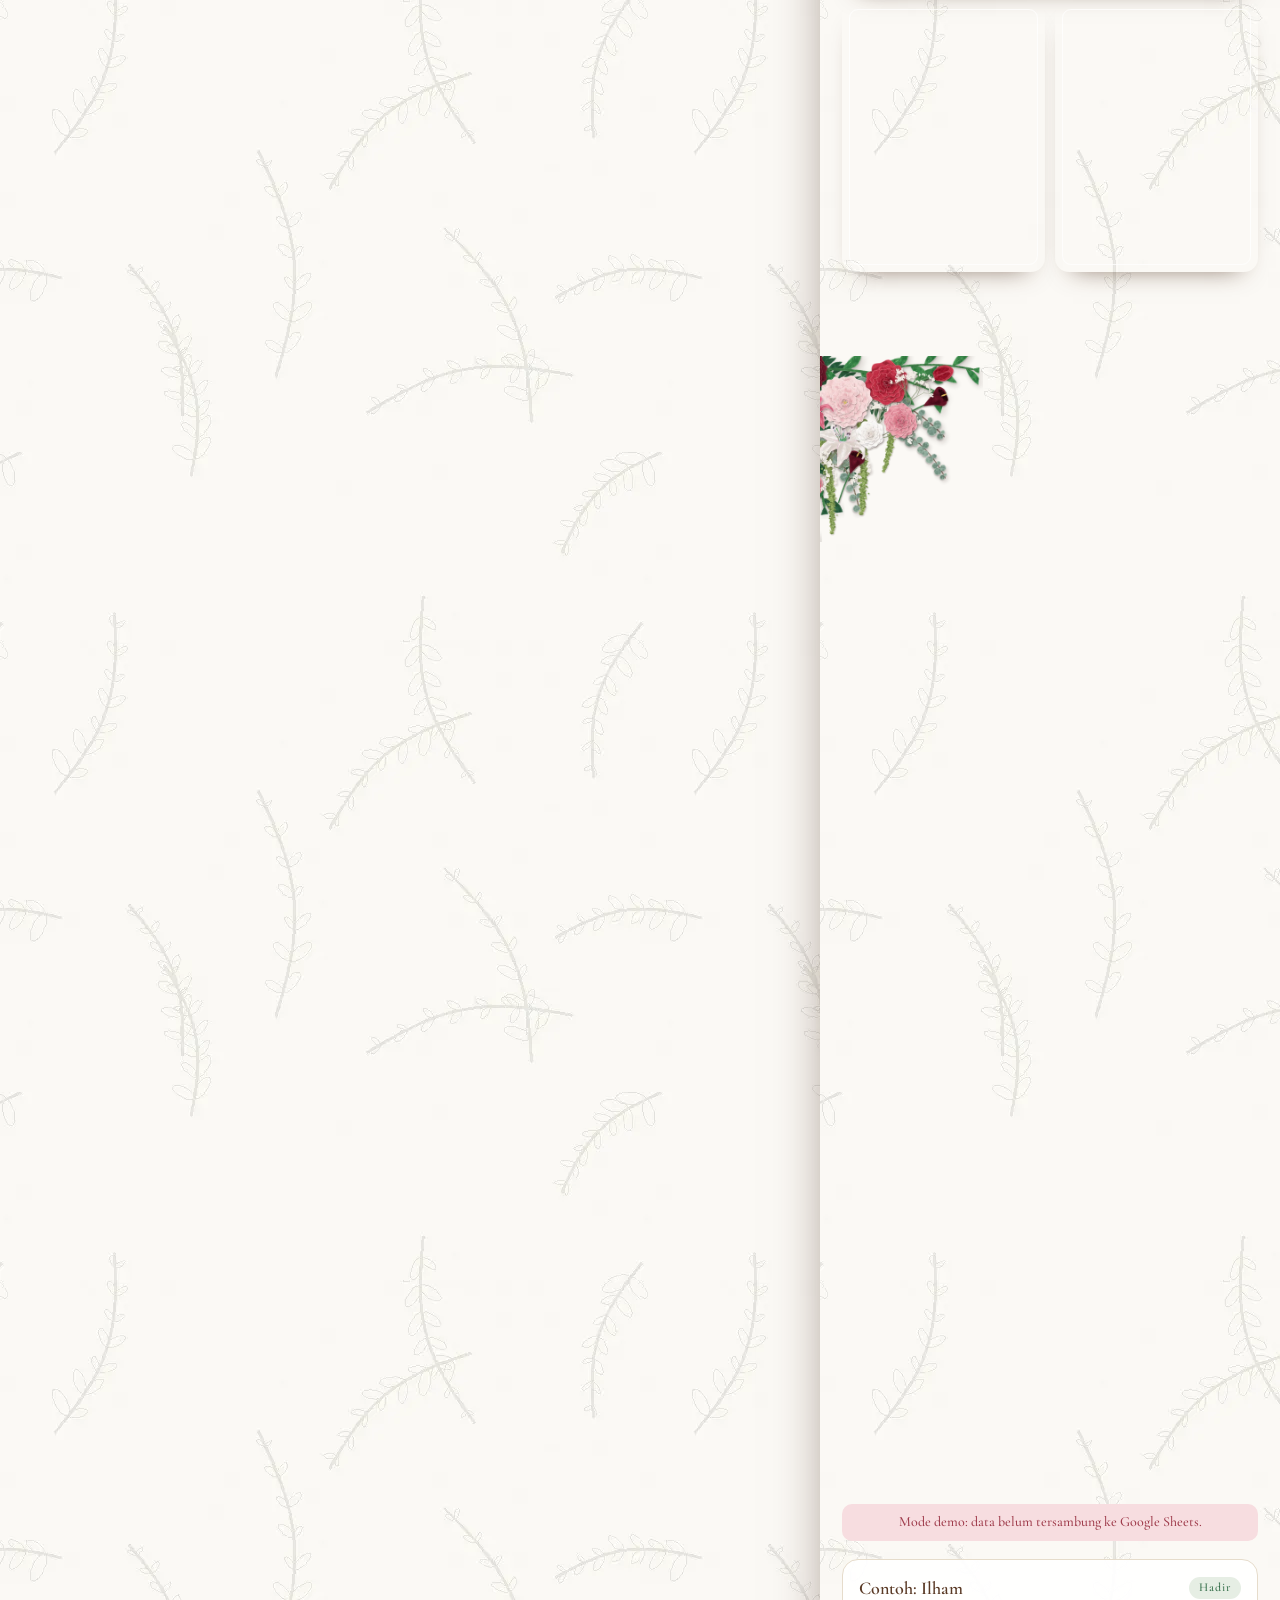
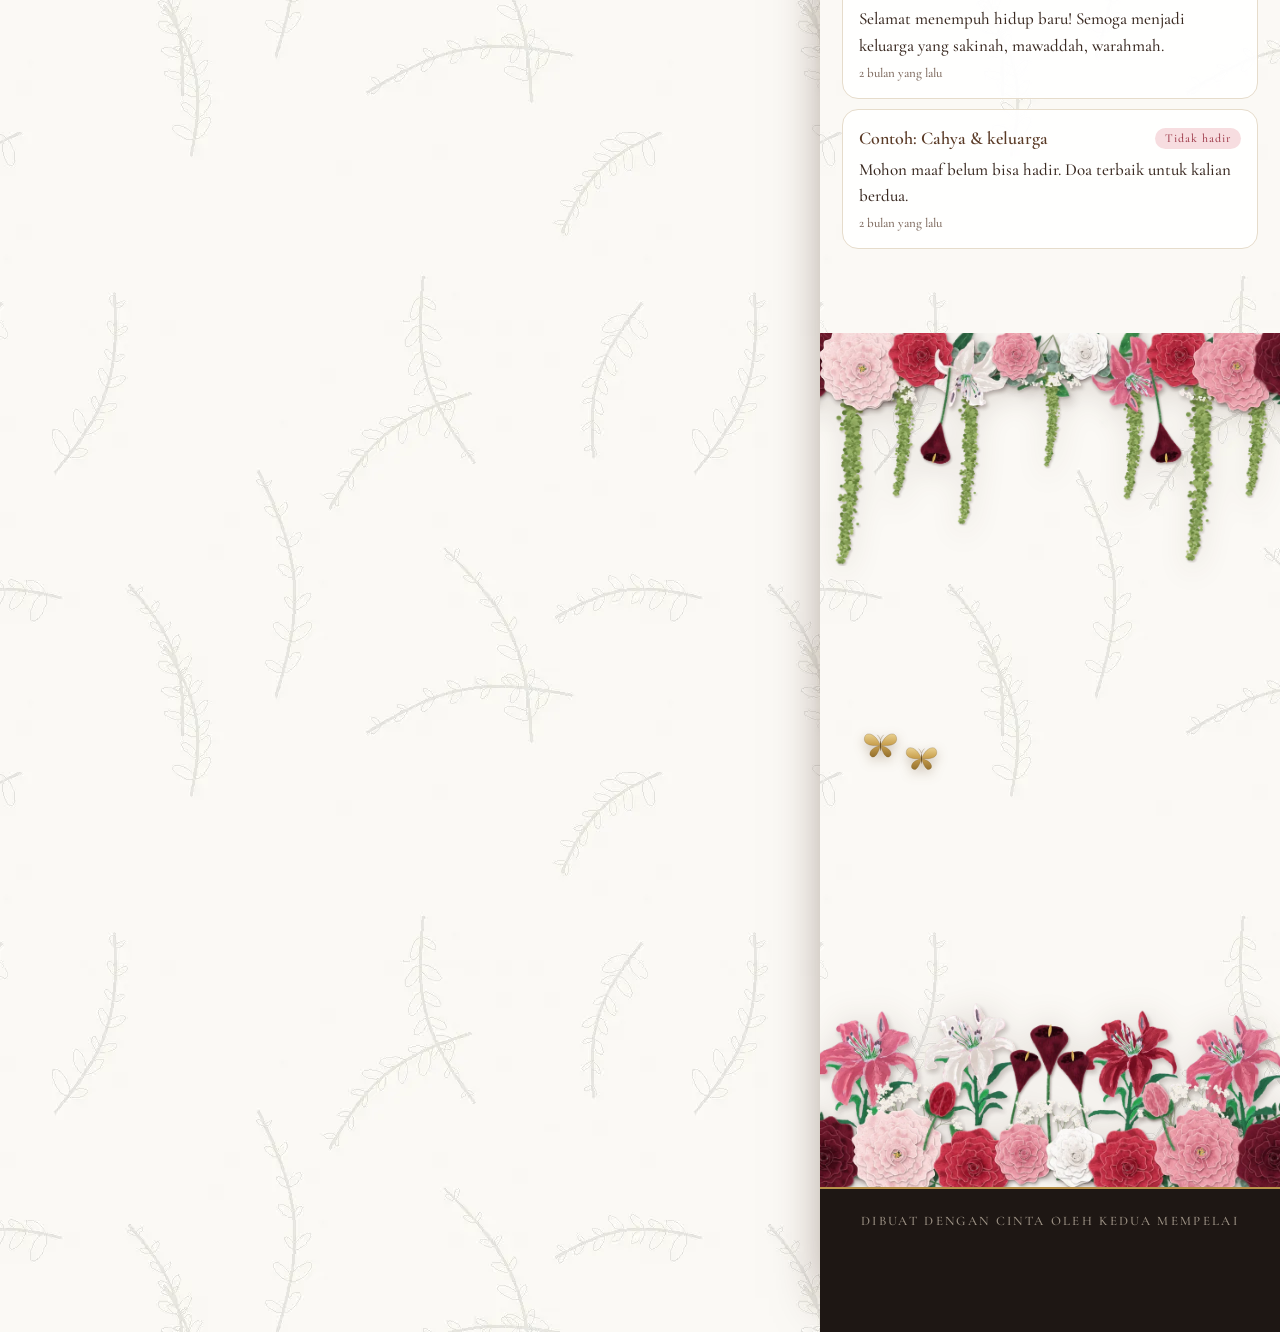
==== commit 12e8c618: "Add files via upload" ====
--- a/index.html
+++ b/index.html
@@ -14,61 +14,99 @@
 <meta property="og:image" content="https://akarotto-stack.github.io/undangan/assets/img/og-image.jpg">
 <meta property="og:type" content="website">
 <meta name="description" content="Undangan pernikahan Devi &amp; Faiz">
-<meta name="theme-color" content="#111111">
+<meta name="theme-color" content="#FBF9F5">
 
 <link rel="preconnect" href="https://fonts.googleapis.com">
 <link rel="preconnect" href="https://fonts.gstatic.com" crossorigin>
-<link rel="stylesheet" href="https://fonts.googleapis.com/css2?family=Bodoni+Moda:ital,opsz,wght@1,6..96,400..500&amp;family=Italiana&amp;family=Jost:wght@300;400;500&amp;display=swap">
+<link rel="stylesheet" href="https://fonts.googleapis.com/css2?family=Cormorant+Garamond:ital,wght@0,400;0,500;0,600;1,400;1,500&amp;family=Pinyon+Script&amp;display=swap">
 <link rel="stylesheet" href="assets/css/style.css">
+<link rel="preload" as="image" href="assets/img/hiasan/rangkaian-gantung.webp">
+<link rel="preload" as="image" href="assets/img/hiasan/rangkaian-sudut.webp">
 <!-- siapkan animasi sebelum halaman tampil (dibatalkan bila script utama gagal dimuat) -->
 <script>(function(d){if(window.matchMedia&&matchMedia("(prefers-reduced-motion: reduce)").matches)return;d.classList.add("siap-animasi");setTimeout(function(){if(!window.UNDANGAN_SIAP)d.classList.remove("siap-animasi")},4000)})(document.documentElement)</script>
 </head>
 <body>
 
-<!-- ===== Daun garis emas (dipakai berulang di belakang lily lukisan) ===== -->
-<svg width="0" height="0" style="position:absolute" aria-hidden="true">
-  <defs>
-    <symbol id="m-daun" viewBox="-10 -48 20 50" overflow="visible">
-      <path fill="none" stroke="#C5A15A" stroke-width=".9" d="M0 0C-7-12-6.5-31 0-46C6.5-31 7-12 0 0Z"/>
-      <path fill="none" stroke="#C5A15A" stroke-width=".6" d="M0-2V-42"/>
-    </symbol>
-  </defs>
-</svg>
-
-<!-- ===================== SAMPUL (layar pertama) ===================== -->
+<!-- ===== Kupu-kupu emas (disalin oleh main.js ke tempat bertanda data-kupu) ===== -->
+<template id="tpl-kupu">
+  <span class="kupu" aria-hidden="true">
+    <svg viewBox="-50 -42 100 84">
+      <defs>
+        <linearGradient id="g-emas-kupu" x1="0" y1="-40" x2="0" y2="40" gradientUnits="userSpaceOnUse">
+          <stop offset="0" stop-color="#F3DFA2"/><stop offset=".5" stop-color="#C9A04E"/><stop offset="1" stop-color="#8E6A2A"/>
+        </linearGradient>
+      </defs>
+      <g fill="url(#g-emas-kupu)" stroke="#7A5A22" stroke-width=".8">
+        <g class="sayap"><path d="M-2-2C-18-38-48-38-46-14C-44 2-22 4-2 2Z"/><path d="M-2 3C-24 7-38 25-26 34C-16 41-6 22-2 7Z"/></g>
+        <g transform="scale(-1 1)"><g class="sayap"><path d="M-2-2C-18-38-48-38-46-14C-44 2-22 4-2 2Z"/><path d="M-2 3C-24 7-38 25-26 34C-16 41-6 22-2 7Z"/></g></g>
+      </g>
+      <path d="M0-15C2-7 2 11 0 19C-2 11-2-7 0-15Z" fill="#6E5020"/>
+      <path d="M0-14Q-4-24-9-28M0-14Q4-24 9-28" stroke="#6E5020" stroke-width=".9" fill="none"/>
+    </svg>
+  </span>
+</template>
+
+<!-- ===================== SAMPUL: AMPLOP ===================== -->
 <div id="sampul" class="sampul" role="dialog" aria-modal="true" aria-labelledby="sampul-nama">
+  <canvas class="kelopak-jatuh" id="kelopak-jatuh" aria-hidden="true"></canvas>
+  <img class="hias-gantung" src="assets/img/hiasan/rangkaian-gantung.webp" alt="" aria-hidden="true">
+  <img class="hias-bawah" src="assets/img/hiasan/rangkaian-bawah.webp" alt="" aria-hidden="true">
+  <span data-kupu="3"></span>
+
   <div class="sampul-isi">
-    <div class="komposisi" data-ada="fotoUtama">
-      <figure class="bingkai-lengkung bingkai-anim"><div class="foto-dalam"><img data-src="fotoUtama" alt="Foto kedua mempelai"></div></figure>
-      <div class="rangkaian kiri-bawah" data-rangkaian="penuh" aria-hidden="true"></div>
-      <div class="rangkaian kanan-atas" data-rangkaian="bunga" aria-hidden="true"></div>
-    </div>
     <p class="alis" data-isi="judulKecil"></p>
-    <h1 id="sampul-nama" class="nama-pasangan">
-      <span data-nama="1"></span> <span class="dan">&amp;</span> <span data-nama="2"></span>
-    </h1>
+    <h1 id="sampul-nama" class="nama-pasangan"><span data-nama="1"></span> <span class="dan">&amp;</span> <span data-nama="2"></span></h1>
     <p class="tanggal-singkat" data-tanggal-singkat></p>
-    <div class="kartu-tamu">
-      <p class="kecil" data-isi="sampul.sapaan"></p>
-      <p class="nama-tamu" id="nama-tamu"></p>
-      <p class="catatan" data-isi="sampul.catatan"></p>
-    </div>
-    <button type="button" id="buka-undangan" class="tombol tombol-emas">
-      <svg viewBox="0 0 24 24" aria-hidden="true"><path d="M3 7.5 12 13l9-5.5M4.5 5h15A1.5 1.5 0 0 1 21 6.5v11a1.5 1.5 0 0 1-1.5 1.5h-15A1.5 1.5 0 0 1 3 17.5v-11A1.5 1.5 0 0 1 4.5 5Z"/></svg>
-      <span data-isi="sampul.tombol"></span>
-    </button>
+
+    <div class="amplop" id="amplop">
+      <img class="hias-amplop kiri" src="assets/img/hiasan/rangkaian-sudut.webp" alt="" aria-hidden="true">
+      <img class="hias-amplop kanan" src="assets/img/hiasan/rangkaian-pojok-bawah.webp" alt="" aria-hidden="true">
+      <div class="amplop-badan">
+        <div class="surat" aria-hidden="true">
+          <span class="surat-monogram" data-monogram></span>
+          <span class="surat-garis"></span>
+        </div>
+        <div class="amplop-depan"></div>
+        <div class="amplop-tutup"></div>
+        <div class="kartu-tamu">
+          <p class="kecil" data-isi="sampul.sapaan"></p>
+          <p class="nama-tamu" id="nama-tamu"></p>
+        </div>
+        <button type="button" class="segel" id="segel" aria-label="Buka undangan">
+          <svg viewBox="0 0 120 120" aria-hidden="true">
+            <defs>
+              <radialGradient id="g-segel" cx="40%" cy="34%" r="72%">
+                <stop offset="0" stop-color="#C9404F"/><stop offset=".55" stop-color="#8E1B2C"/><stop offset="1" stop-color="#560C19"/>
+              </radialGradient>
+            </defs>
+            <path fill="url(#g-segel)" d="M113.6 54.1Q115.4 60.0 111.9 65.5Q108.4 71.0 107.3 76.7Q106.3 82.3 102.7 86.7Q99.0 91.1 94.9 94.9Q90.8 98.6 86.6 102.5Q82.3 106.3 77.2 109.7Q72.1 113.1 66.1 116.0Q60.0 118.8 54.0 115.5Q48.1 112.2 43.1 108.8Q38.2 105.3 32.8 103.1Q27.4 100.8 23.9 96.2Q20.4 91.6 17.7 86.6Q14.9 81.7 13.3 76.4Q11.6 71.0 8.2 65.5Q4.7 60.0 5.8 53.9Q6.8 47.9 9.1 42.2Q11.4 36.6 14.6 31.5Q17.9 26.4 22.2 22.2Q26.5 17.9 32.3 16.4Q38.2 14.8 43.5 12.6Q48.7 10.4 54.3 6.3Q60.0 2.2 65.9 5.1Q71.9 7.9 77.7 9.6Q83.5 11.2 88.7 14.4Q93.8 17.6 96.3 23.3Q98.7 29.1 103.1 33.1Q107.4 37.2 109.6 42.7Q111.7 48.2 113.6 54.1Z"/>
+            <circle cx="60" cy="60" r="38" fill="none" stroke="#5E0F1C" stroke-width="3" opacity=".55"/>
+            <circle cx="60" cy="61.5" r="38" fill="none" stroke="#E07A88" stroke-width="1" opacity=".35"/>
+            <text class="segel-teks bayang" x="60" y="73" text-anchor="middle" data-monogram></text>
+            <text class="segel-teks" x="60" y="71.5" text-anchor="middle" data-monogram></text>
+          </svg>
+        </button>
+      </div>
+    </div>
+
+    <button type="button" id="buka-undangan" class="tombol-teks"><span data-isi="sampul.tombol"></span></button>
+    <p class="catatan" data-isi="sampul.catatan"></p>
   </div>
 </div>
 
 <!-- ============ PANEL KIRI (hanya tampil di layar lebar) ============ -->
 <aside class="panel-samping" aria-hidden="true">
+  <img class="hias-gantung" src="assets/img/hiasan/rangkaian-gantung.webp" alt="">
+  <img class="hias-bawah" src="assets/img/hiasan/rangkaian-bawah.webp" alt="">
+  <span data-kupu="2"></span>
   <div class="panel-isi">
-    <div class="komposisi besar" data-ada="fotoUtama">
-      <figure class="bingkai-lengkung"><div class="foto-dalam"><img data-src="fotoUtama" alt=""></div></figure>
-      <div class="rangkaian kiri-bawah" data-rangkaian="penuh" aria-hidden="true"></div>
-      <div class="rangkaian kanan-atas" data-rangkaian="bunga" aria-hidden="true"></div>
-    </div>
     <p class="alis" data-isi="judulKecil"></p>
+    <div class="gapura" data-ada="fotoUtama">
+      <div class="gapura-foto"><img data-src="fotoUtama" alt=""></div>
+      <img class="gapura-bingkai" src="assets/img/hiasan/gapura-kayu.webp" alt="">
+      <img class="hias-gapura atas" src="assets/img/hiasan/rangkaian-sudut.webp" alt="">
+      <img class="hias-gapura bawah" src="assets/img/hiasan/rangkaian-pojok-bawah.webp" alt="">
+    </div>
     <p class="nama-pasangan besar"><span data-nama="1"></span> <span class="dan">&amp;</span> <span data-nama="2"></span></p>
     <p class="tanggal-singkat" data-tanggal-singkat></p>
   </div>
@@ -77,14 +115,17 @@
 <!-- ====================== ISI UNDANGAN ====================== -->
 <main id="undangan" class="kolom">
 
-  <!-- Pembuka -->
+  <!-- Pembuka: gapura kayu berukir -->
   <section id="beranda" class="bagian pembuka">
+    <img class="hias-gantung" src="assets/img/hiasan/rangkaian-gantung.webp" alt="" aria-hidden="true">
+    <span data-kupu="2"></span>
     <div class="isi">
       <p class="alis muncul" data-isi="judulKecil"></p>
-      <div class="komposisi" data-ada="fotoUtama">
-        <figure class="bingkai-lengkung bingkai-anim"><div class="foto-dalam"><img data-src="fotoUtama" alt="Foto kedua mempelai"></div></figure>
-        <div class="rangkaian kiri-bawah" data-rangkaian="penuh" aria-hidden="true"></div>
-        <div class="rangkaian kanan-atas" data-rangkaian="bunga" aria-hidden="true"></div>
+      <div class="gapura bingkai-anim" data-ada="fotoUtama">
+        <div class="gapura-foto foto-dalam"><img data-src="fotoUtama" alt="Foto kedua mempelai"></div>
+        <img class="gapura-bingkai" src="assets/img/hiasan/gapura-kayu.webp" alt="" aria-hidden="true">
+        <img class="hias-gapura atas" src="assets/img/hiasan/rangkaian-sudut.webp" alt="" aria-hidden="true">
+        <img class="hias-gapura bawah" src="assets/img/hiasan/rangkaian-pojok-bawah.webp" alt="" aria-hidden="true">
       </div>
       <h2 class="nama-pasangan muncul"><span data-nama="1"></span> <span class="dan">&amp;</span> <span data-nama="2"></span></h2>
       <p class="tanggal-panjang muncul" data-tanggal-panjang></p>
@@ -95,45 +136,65 @@
         <div><b data-hm="detik">00</b><span>Detik</span></div>
       </div>
       <p class="hm-selesai" id="hm-selesai" hidden></p>
-      <a class="tombol tombol-hitam muncul" id="simpan-tanggal" target="_blank" rel="noopener">
+      <a class="tombol tombol-merah muncul" id="simpan-tanggal" target="_blank" rel="noopener">
         <svg viewBox="0 0 24 24" aria-hidden="true"><path d="M7 3v3M17 3v3M4 9h16M5.5 5h13A1.5 1.5 0 0 1 20 6.5v12a1.5 1.5 0 0 1-1.5 1.5h-13A1.5 1.5 0 0 1 4 18.5v-12A1.5 1.5 0 0 1 5.5 5Z"/></svg>
         Simpan Tanggal
       </a>
     </div>
   </section>
 
-  <!-- Salam & kutipan -->
-  <section id="salam" class="bagian salam gelap">
-    <div class="isi">
-      <span class="pembatas muncul" aria-hidden="true"></span>
+  <!-- Salam, kutipan & pemutar lagu -->
+  <section id="salam" class="bagian salam ada-sudut">
+    <img class="hias-sudut kiri" src="assets/img/hiasan/rangkaian-sudut.webp" alt="" aria-hidden="true" loading="lazy">
+    <img class="hias-sudut kanan" src="assets/img/hiasan/rangkaian-sudut.webp" alt="" aria-hidden="true" loading="lazy">
+    <div class="isi">
       <p class="salam-buka muncul" data-isi="salamPembuka"></p>
       <p class="muncul" data-isi="kalimatPembuka"></p>
-      <blockquote class="kutipan muncul" data-tampil="kutipan">
-        <p data-isi="kutipan.teks"></p>
-        <cite data-isi="kutipan.sumber"></cite>
-      </blockquote>
+      <figure class="kutipan muncul" data-tampil="kutipan">
+        <blockquote><p data-isi="kutipan.teks"></p></blockquote>
+        <figcaption data-isi="kutipan.sumber"></figcaption>
+      </figure>
+      <div class="pemutar muncul" id="pemutar" hidden>
+        <p class="alis">Ketuk untuk putar lagu</p>
+        <p class="judul-lagu" data-isi="judulLagu"></p>
+        <input type="range" id="lagu-posisi" min="0" max="1000" value="0" step="1" aria-label="Posisi lagu">
+        <div class="waktu-lagu"><span id="lagu-kini">0:00</span><span id="lagu-total">0:00</span></div>
+        <div class="kontrol-lagu">
+          <button type="button" id="lagu-mundur" aria-label="Mundur 10 detik">
+            <svg viewBox="0 0 24 24" aria-hidden="true"><path d="M11 6 5 12l6 6M19 6l-6 6 6 6"/></svg>
+          </button>
+          <button type="button" id="lagu-putar" class="putar" aria-label="Putar lagu">
+            <svg viewBox="0 0 24 24" aria-hidden="true"><path class="ikon-putar" d="M8 5.5v13l11-6.5Z"/><path class="ikon-jeda" d="M8 5v14M16 5v14"/></svg>
+          </button>
+          <button type="button" id="lagu-maju" aria-label="Maju 10 detik">
+            <svg viewBox="0 0 24 24" aria-hidden="true"><path d="m13 6 6 6-6 6M5 6l6 6-6 6"/></svg>
+          </button>
+        </div>
+      </div>
     </div>
   </section>
 
   <!-- Mempelai -->
-  <section id="mempelai" class="bagian mempelai">
+  <section id="mempelai" class="bagian mempelai ada-sudut">
+    <img class="hias-sudut kanan" src="assets/img/hiasan/rangkaian-sudut.webp" alt="" aria-hidden="true" loading="lazy">
     <div class="isi">
       <header class="judul-bagian muncul">
         <p class="alis">Kedua Mempelai</p>
         <h2>Dengan Penuh Syukur</h2>
-        <span class="pembatas" aria-hidden="true"></span>
+        <img class="pembatas" src="assets/img/hiasan/rangkaian-kecil.webp" alt="" aria-hidden="true" loading="lazy">
       </header>
       <div class="profil-wadah" id="profil-wadah"></div>
     </div>
   </section>
 
   <!-- Acara -->
-  <section id="acara" class="bagian acara gelap">
+  <section id="acara" class="bagian acara ada-sudut">
+    <img class="hias-sudut kiri" src="assets/img/hiasan/rangkaian-sudut.webp" alt="" aria-hidden="true" loading="lazy">
     <div class="isi">
       <header class="judul-bagian muncul">
         <p class="alis">Waktu &amp; Tempat</p>
         <h2>Rangkaian Acara</h2>
-        <span class="pembatas" aria-hidden="true"></span>
+        <img class="pembatas" src="assets/img/hiasan/rangkaian-kecil.webp" alt="" aria-hidden="true" loading="lazy">
       </header>
       <div class="daftar-acara" id="daftar-acara"></div>
       <div class="dress-code muncul" id="dress-code" hidden>
@@ -150,44 +211,46 @@
       <header class="judul-bagian muncul">
         <p class="alis">Perjalanan Kami</p>
         <h2>Cerita Cinta</h2>
-        <span class="pembatas" aria-hidden="true"></span>
+        <img class="pembatas" src="assets/img/hiasan/rangkaian-kecil.webp" alt="" aria-hidden="true" loading="lazy">
       </header>
       <ol class="linimasa" id="linimasa"></ol>
     </div>
   </section>
 
   <!-- Galeri -->
-  <section id="galeri" class="bagian galeri" data-tampil="galeri">
+  <section id="galeri" class="bagian galeri ada-sudut" data-tampil="galeri">
+    <img class="hias-sudut kanan" src="assets/img/hiasan/rangkaian-sudut.webp" alt="" aria-hidden="true" loading="lazy">
     <div class="isi">
       <header class="judul-bagian muncul">
         <p class="alis">Momen Bahagia</p>
         <h2>Galeri</h2>
-        <span class="pembatas" aria-hidden="true"></span>
+        <img class="pembatas" src="assets/img/hiasan/rangkaian-kecil.webp" alt="" aria-hidden="true" loading="lazy">
       </header>
       <div class="kisi-foto" id="kisi-foto"></div>
     </div>
   </section>
 
   <!-- Siaran langsung -->
-  <section id="streaming" class="bagian streaming gelap" data-tampil="streaming">
+  <section id="streaming" class="bagian streaming" data-tampil="streaming">
     <div class="isi">
       <header class="judul-bagian muncul">
         <p class="alis">Siaran Langsung</p>
         <h2>Saksikan dari Jauh</h2>
-        <span class="pembatas" aria-hidden="true"></span>
+        <img class="pembatas" src="assets/img/hiasan/rangkaian-kecil.webp" alt="" aria-hidden="true" loading="lazy">
       </header>
       <p class="muncul" data-isi="streaming.teks"></p>
-      <a class="tombol tombol-emas muncul" id="link-streaming" target="_blank" rel="noopener"><span data-isi="streaming.label"></span></a>
+      <a class="tombol tombol-merah muncul" id="link-streaming" target="_blank" rel="noopener"><span data-isi="streaming.label"></span></a>
     </div>
   </section>
 
   <!-- RSVP & ucapan -->
-  <section id="rsvp" class="bagian rsvp" data-tampil="rsvp">
+  <section id="rsvp" class="bagian rsvp ada-sudut" data-tampil="rsvp">
+    <img class="hias-sudut kiri" src="assets/img/hiasan/rangkaian-sudut.webp" alt="" aria-hidden="true" loading="lazy">
     <div class="isi">
       <header class="judul-bagian muncul">
         <p class="alis">Konfirmasi Kehadiran</p>
         <h2>RSVP <span class="amp">&amp;</span> Ucapan</h2>
-        <span class="pembatas" aria-hidden="true"></span>
+        <img class="pembatas" src="assets/img/hiasan/rangkaian-kecil.webp" alt="" aria-hidden="true" loading="lazy">
       </header>
       <p class="muncul" data-isi="rsvp.teks"></p>
 
@@ -212,7 +275,7 @@
           <textarea id="rsvp-ucapan" name="ucapan" rows="4" maxlength="500"></textarea>
         </div>
         <p class="pesan-form" id="pesan-form" role="status"></p>
-        <button type="submit" class="tombol tombol-hitam" id="kirim-rsvp">Kirim</button>
+        <button type="submit" class="tombol tombol-merah" id="kirim-rsvp">Kirim</button>
       </form>
 
       <div class="ucapan-kepala muncul">
@@ -226,9 +289,10 @@
   </section>
 
   <!-- Penutup -->
-  <section id="penutup" class="bagian penutup gelap">
-    <div class="rangkaian sudut-kiri" data-rangkaian="bunga" aria-hidden="true"></div>
-    <div class="rangkaian sudut-kanan" data-rangkaian="penuh" aria-hidden="true"></div>
+  <section id="penutup" class="bagian penutup">
+    <img class="hias-gantung" src="assets/img/hiasan/rangkaian-gantung.webp" alt="" aria-hidden="true" loading="lazy">
+    <img class="hias-bawah" src="assets/img/hiasan/rangkaian-bawah.webp" alt="" aria-hidden="true" loading="lazy">
+    <span data-kupu="2"></span>
     <div class="isi">
       <p class="muncul" data-isi="kalimatPenutup"></p>
       <p class="salam-buka muncul" data-isi="salamPenutup"></p>
@@ -239,7 +303,7 @@
         <p class="alis">Turut Mengundang</p>
         <ul id="daftar-turut"></ul>
       </div>
-      <p class="tagar" data-isi="tagar"></p>
+      <p class="tagar muncul" data-isi="tagar"></p>
     </div>
   </section>
 
@@ -268,9 +332,9 @@
 <!-- ===== Cetakan berulang (boleh diubah tampilannya) ===== -->
 <template id="tpl-profil">
   <article class="profil">
-    <figure class="bingkai-daun bingkai-anim">
+    <figure class="bingkai-lengkung bingkai-anim">
       <div class="foto-dalam"><img alt=""></div>
-      <img class="lily-sudut" data-lily="bunga" alt="" aria-hidden="true">
+      <img class="hias-profil" src="assets/img/hiasan/rangkaian-kecil.webp" alt="" aria-hidden="true">
     </figure>
     <h3 class="panggilan muncul"></h3>
     <p class="nama-lengkap muncul"></p>
@@ -285,7 +349,7 @@
 
 <template id="tpl-acara">
   <article class="kartu-acara muncul">
-    <img class="lily-atas" data-lily="bunga" alt="" aria-hidden="true">
+    <img class="hias-kartu" src="assets/img/hiasan/rangkaian-kecil.webp" alt="" aria-hidden="true">
     <h3 class="nama-acara"></h3>
     <p class="hari-tanggal"></p>
     <p class="jam"></p>
@@ -294,7 +358,7 @@
     <p class="alamat"></p>
     <div class="peta" hidden></div>
     <div class="aksi">
-      <a class="tombol tombol-emas kecil link-maps" target="_blank" rel="noopener">Petunjuk Arah</a>
+      <a class="tombol tombol-merah kecil link-maps" target="_blank" rel="noopener">Petunjuk Arah</a>
       <a class="tombol tombol-garis kecil link-kalender" target="_blank" rel="noopener">Tambah ke Kalender</a>
     </div>
   </article>
--- a/assets/css/style.css
+++ b/assets/css/style.css
@@ -1,39 +1,41 @@
 /* ==========================================================================
-   GAYA UNDANGAN — tema hitam, putih, emas dengan bunga lily pink
+   GAYA UNDANGAN — "Taman Putih"
+   Dasar putih bertekstur sketsa daun, rangkaian bunga lukisan akrilik,
+   aksen merah, pink, hitam, emas, dan coklat kayu ukir.
    Ganti warna & huruf cukup di blok :root di bawah ini.
-   Konsep: kolom selebar ponsel; di layar lebar ada panel sampul di sebelah kiri.
-   Bagian terang dan gelap berselang-seling; bunga lily menjadi aksen warna.
    ========================================================================== */
 :root {
-  --hitam: #111111;          /* latar gelap */
-  --hitam-2: #1B1B1B;
-  --hitam-3: #0A0A0A;
-  --putih: #FFFFFF;          /* latar terang */
-  --abu: #F5F3EF;            /* latar terang selang-seling */
-  --emas: #C5A15A;           /* aksen utama */
-  --emas-muda: #E4CD93;
-  --emas-tua: #9E7B36;
-  --pink: #E0707E;           /* warna lily dari lukisan */
-  --pink-muda: #FBE6E4;
-  --teks: #1A1A1A;
-  --teks-2: #6B655E;
-  --teks-terang: #F7F4EE;
-  --teks-terang-2: rgba(247, 244, 238, .66);
-  --garis: #E7E2D8;
-  --garis-gelap: rgba(197, 161, 90, .38);
+  --putih: #FBF9F5;          /* latar utama */
+  --kertas: #FFFFFF;
+  --krem: #F3ECE1;
+  --hijau: #2F5A3A;          /* hijau tumbuhan */
+  --sage: #7D9A8B;
+  --merah: #8E1B2C;          /* merah tua */
+  --merah-terang: #B0172F;
+  --pink: #E0707E;           /* pink lily lukisan */
+  --pink-muda: #F7DDE0;
+  --hitam: #1E1714;
+  --coklat: #5A3A26;         /* kayu */
+  --coklat-muda: #8A5E3E;
+  --emas: #B8924A;
+  --emas-muda: #DCC48A;
+  --teks: #3A2A22;
+  --teks-2: #7A665A;
+  --garis: #E6DCCB;
   --hadir: #2F6B45;
-  --tidak: #A64F5B;
-  --kilau: linear-gradient(115deg, #9E7B36 0%, #E4CD93 38%, #C5A15A 55%, #F2E3B6 72%, #9E7B36 100%);
-
-  --font-display: "Italiana", "Didot", "Bodoni 72", Georgia, serif;
-  --font-aksen: "Bodoni Moda", "Didot", Georgia, serif;
-  --font-teks: "Jost", "Avenir Next", "Segoe UI", system-ui, sans-serif;
-
-  --lebar: 460px;            /* lebar kolom undangan */
+  --tidak: #9E3A4A;
+  --kilau: linear-gradient(115deg, #8E6A2A 0%, #E3CB8E 35%, #B8924A 55%, #F1E1B0 72%, #8E6A2A 100%);
+  --beludru: radial-gradient(90% 70% at 50% 35%, #A3263A 0%, #8E1B2C 45%, #5A0E1A 100%);
+
+  --font-script: "Pinyon Script", "Snell Roundhand", "Apple Chancery", cursive;
+  --font-serif: "Cormorant Garamond", "Cormorant", Garamond, "Times New Roman", serif;
+
+  --lebar: 460px;
   --sela: max(22px, env(safe-area-inset-left, 0px));
   --sela-kanan: max(22px, env(safe-area-inset-right, 0px));
   --lambat: cubic-bezier(.77, 0, .18, 1);
   --pegas: cubic-bezier(.2, .8, .2, 1);
+  --tekstur: url("../img/hiasan/latar-putih.webp");
 }
 
 *, *::before, *::after { box-sizing: border-box; }
@@ -41,11 +43,13 @@
 html.terkunci, html.terkunci body { overflow: hidden; }
 body {
   margin: 0;
-  background: var(--putih);
+  background: var(--putih) var(--tekstur) repeat;
+  background-size: 640px;
   color: var(--teks);
-  font-family: var(--font-teks);
-  font-size: 16px;
-  line-height: 1.75;
+  font-family: var(--font-serif);
+  font-size: 18px;
+  font-weight: 500;
+  line-height: 1.6;
   -webkit-font-smoothing: antialiased;
 }
 img { max-width: 100%; display: block; }
@@ -57,587 +61,481 @@
 
 /* ---------- tipografi ---------- */
 .alis {
-  font-size: 11px;
+  font-family: var(--font-serif);
+  font-size: 13px;
+  font-weight: 600;
+  letter-spacing: .32em;
+  text-transform: uppercase;
+  color: var(--coklat-muda);
+}
+.nama-pasangan {
+  font-family: var(--font-script);
+  font-size: clamp(54px, 16vw, 72px);
+  line-height: 1.15;
+  color: var(--merah);
+}
+.nama-pasangan .dan, .amp {
+  font-family: var(--font-serif);
+  font-style: italic;
   font-weight: 500;
-  letter-spacing: .34em;
-  text-transform: uppercase;
-  color: var(--emas-tua);
-}
-.gelap .alis, .sampul .alis, .panel-samping .alis { color: var(--emas); }
-.nama-pasangan {
-  font-family: var(--font-display);
-  font-size: clamp(48px, 14vw, 64px);
-  line-height: 1.05;
-  letter-spacing: .01em;
-}
-.nama-pasangan .dan {
-  font-family: var(--font-aksen);
-  font-style: italic;
-  font-size: .72em;
-  margin-inline: .06em;
   background: var(--kilau);
   -webkit-background-clip: text;
   background-clip: text;
   color: transparent;
-}
-.amp { font-family: var(--font-aksen); font-style: italic; text-transform: none; color: var(--emas); }
-.tanggal-singkat { font-size: 13px; letter-spacing: .34em; font-variant-numeric: tabular-nums; }
+  padding-inline: .06em;
+}
+.nama-pasangan .dan { font-size: .62em; vertical-align: .08em; }
+.tanggal-singkat { font-size: 15px; font-weight: 600; letter-spacing: .4em; color: var(--coklat); font-variant-numeric: lining-nums; }
 
 /* ---------- tombol ---------- */
 .tombol {
-  display: inline-flex;
-  align-items: center;
-  justify-content: center;
-  gap: 10px;
-  min-height: 48px;
-  padding: 10px 26px;
-  border-radius: 999px;
-  border: 1px solid transparent;
-  font: 500 13px/1.2 var(--font-teks);
-  letter-spacing: .14em;
-  text-transform: uppercase;
-  text-decoration: none;
-  cursor: pointer;
+  display: inline-flex; align-items: center; justify-content: center; gap: 10px;
+  min-height: 48px; padding: 10px 26px; border-radius: 999px; border: 1px solid transparent;
+  font: 600 14px/1.2 var(--font-serif); letter-spacing: .18em; text-transform: uppercase;
+  text-decoration: none; cursor: pointer;
   transition: background-color .3s, color .3s, border-color .3s, transform .2s, box-shadow .3s;
 }
 .tombol svg { width: 18px; height: 18px; fill: none; stroke: currentColor; stroke-width: 1.5; stroke-linecap: round; stroke-linejoin: round; }
 .tombol:active { transform: scale(.97); }
-.tombol.kecil { min-height: 40px; padding: 8px 18px; font-size: 11.5px; letter-spacing: .12em; }
-.tombol-emas { background: var(--kilau); background-size: 200% 100%; color: var(--hitam); }
-.tombol-emas:hover { background-position: 100% 0; box-shadow: 0 8px 24px -10px rgba(197, 161, 90, .7); }
-.tombol-hitam { background: var(--hitam); color: var(--teks-terang); }
-.tombol-hitam:hover { background: #2A2A2A; }
-.tombol-garis { border-color: var(--emas); color: inherit; background: transparent; }
-.tombol-garis:hover { background: var(--emas); color: var(--hitam); }
+.tombol.kecil { min-height: 40px; padding: 8px 18px; font-size: 12.5px; letter-spacing: .14em; }
+.tombol-merah { background: var(--merah); color: #FFF4EC; box-shadow: inset 0 0 0 1px rgba(227, 203, 142, .55), 0 10px 22px -14px rgba(90, 14, 26, .8); }
+.tombol-merah:hover { background: var(--merah-terang); }
+.tombol-garis { border-color: var(--emas); color: var(--coklat); background: rgba(255, 255, 255, .6); }
+.tombol-garis:hover { background: var(--emas); color: #FFF; }
 .tombol[disabled] { opacity: .6; cursor: progress; }
-
-/* ======================= BINGKAI FOTO ======================= */
-.komposisi { position: relative; width: fit-content; max-width: 100%; margin: 14px auto 18px; }
-
-/* bingkai lengkung: foto dalam lengkungan, garis emas di luar, berlian kecil di puncak */
-.bingkai-lengkung {
-  position: relative;
-  margin: 0;
-  width: 220px;
-  max-width: 100%;
-  aspect-ratio: 3 / 4;
-}
+.tombol-teks {
+  border: 0; background: none; cursor: pointer; color: var(--coklat);
+  font: 600 15px/1.2 var(--font-serif); letter-spacing: .26em; text-transform: uppercase;
+  padding: 12px 6px;
+}
+.tombol-teks span { border-bottom: 1px solid currentColor; padding-bottom: 3px; }
+.tombol-teks::before { content: "( "; }
+.tombol-teks::after { content: " )"; }
+.tombol-teks:hover { color: var(--merah); }
+
+/* ======================= HIASAN BUNGA ======================= */
+.hias-gantung, .hias-bawah, .hias-sudut, .hias-amplop, .hias-gapura, .hias-profil, .hias-kartu, .pembatas {
+  pointer-events: none; user-select: none;
+}
+.hias-gantung {
+  position: absolute; left: 50%; top: -2px; width: 118%; max-width: none; translate: -50% 0;
+  transform-origin: 50% 0; animation: goyang-gantung 7s ease-in-out infinite alternate;
+  filter: drop-shadow(0 10px 14px rgba(60, 30, 20, .12));
+}
+.hias-bawah {
+  position: absolute; left: 50%; bottom: -6px; width: 112%; max-width: none; translate: -50% 0;
+  filter: drop-shadow(0 -6px 14px rgba(60, 30, 20, .1));
+}
+.bagian.ada-sudut { padding-top: 175px; }
+.hias-sudut {
+  position: absolute; top: -10px; width: 44%; max-width: 200px; z-index: 0;
+  transform-origin: 0 0; animation: goyang 8s ease-in-out infinite alternate;
+}
+.hias-sudut.kiri { left: -8%; }
+.hias-sudut.kanan { right: -8%; scale: -1 1; }
+.pembatas { width: 200px; margin: 4px auto 0; }
+@keyframes goyang { from { rotate: -1.2deg; } to { rotate: 1.4deg; } }
+@keyframes goyang-gantung { from { rotate: -.6deg; } to { rotate: .6deg; } }
+
+/* kupu-kupu emas */
+.kupu {
+  position: absolute; z-index: 3; width: 34px; aspect-ratio: 100 / 84; pointer-events: none;
+  animation: terbang var(--dur, 16s) ease-in-out var(--tunda, 0s) infinite;
+  filter: drop-shadow(0 4px 6px rgba(90, 60, 20, .3));
+}
+.kupu svg { width: 100%; height: 100%; overflow: visible; }
+.kupu .sayap { transform-box: view-box; transform-origin: 50% 50%; animation: kepak .26s ease-in-out infinite alternate; }
+@keyframes kepak { from { transform: scaleX(1); } to { transform: scaleX(.28); } }
+@keyframes terbang {
+  0% { transform: translate(0, 0) rotate(-8deg); }
+  25% { transform: translate(var(--dx1, 40px), var(--dy1, -50px)) rotate(10deg); }
+  50% { transform: translate(var(--dx2, -30px), var(--dy2, -90px)) rotate(-6deg); }
+  75% { transform: translate(var(--dx3, 30px), var(--dy3, -30px)) rotate(8deg); }
+  100% { transform: translate(0, 0) rotate(-8deg); }
+}
+
+/* ======================= SAMPUL: AMPLOP ======================= */
+.sampul {
+  position: fixed; inset: 0; z-index: 60;
+  overflow-x: hidden; overflow-y: auto;
+  background: var(--putih) var(--tekstur) repeat; background-size: 640px;
+  transition: opacity .7s ease .1s, transform 1.1s var(--lambat), visibility 0s linear 1.2s;
+}
+.kelopak-jatuh { position: fixed; inset: 0; width: 100%; height: 100%; pointer-events: none; z-index: 2; }
+.sampul .hias-gantung { position: fixed; z-index: 1; width: max(118%, 520px); }
+.sampul .hias-bawah { position: fixed; z-index: 1; width: max(112%, 520px); }
+.sampul-isi {
+  position: relative; z-index: 3;
+  min-height: 100%;
+  display: grid; align-content: center; justify-items: center; gap: 8px; text-align: center;
+  padding-top: calc(118px + env(safe-area-inset-top, 0px));
+  padding-bottom: calc(150px + env(safe-area-inset-bottom, 0px));
+  padding-left: var(--sela); padding-right: var(--sela-kanan);
+}
+.sampul .nama-pasangan { text-shadow: 0 2px 0 #fff, 0 0 18px rgba(255, 255, 255, .9); }
+.sampul .catatan { font-size: 13px; color: var(--teks-2); font-style: italic; max-width: 300px; line-height: 1.4; }
+
+.amplop { position: relative; width: min(320px, 82vw); margin: 22px auto 26px; }
+.amplop-badan {
+  position: relative; aspect-ratio: 1.45; perspective: 1000px;
+  background: linear-gradient(160deg, #EFE5D6, #E4D6C2);
+  border-radius: 6px;
+  box-shadow: 0 24px 40px -22px rgba(70, 40, 20, .55), 0 2px 6px rgba(70, 40, 20, .12);
+}
+.surat {
+  position: absolute; left: 6%; right: 6%; top: 6%; height: 88%; z-index: 1;
+  background: #FFFDF9; border-radius: 4px;
+  box-shadow: inset 0 0 0 6px #FFFDF9, inset 0 0 0 7px var(--emas-muda), 0 4px 10px rgba(70, 40, 20, .15);
+  display: grid; place-items: center; align-content: start; padding-top: 14%; gap: 6px;
+  transition: transform .9s var(--pegas) .85s;
+}
+.surat-monogram { font-family: var(--font-script); font-size: 34px; color: var(--merah); line-height: 1; }
+.surat-garis { width: 40%; height: 1px; background: var(--emas); }
+.amplop-depan {
+  position: absolute; inset: 0; z-index: 2; border-radius: 6px;
+  background: linear-gradient(175deg, #F6EEE2 0%, #EADFCC 100%);
+  clip-path: polygon(0 0, 50% 54%, 100% 0, 100% 100%, 0 100%);
+  box-shadow: inset 0 -2px 0 rgba(184, 146, 74, .5);
+}
+.amplop-tutup {
+  position: absolute; left: 0; right: 0; top: 0; height: 60%; z-index: 3;
+  background: linear-gradient(180deg, #F1E7D8, #E2D3BE);
+  clip-path: polygon(0 0, 100% 0, 50% 100%);
+  transform-origin: 50% 0;
+  transition: transform .8s var(--lambat) .25s, z-index 0s linear .6s;
+  filter: drop-shadow(0 3px 2px rgba(70, 40, 20, .2));
+}
+.kartu-tamu {
+  position: absolute; left: 10%; right: 10%; bottom: 7%; z-index: 4;
+  display: grid; gap: 0; text-align: center;
+  transition: opacity .4s ease;
+}
+.kartu-tamu .kecil { font-size: 13px; font-style: italic; color: var(--teks-2); }
+.nama-tamu {
+  font-family: var(--font-serif); font-weight: 600; font-size: 19px; letter-spacing: .06em; line-height: 1.25;
+  color: var(--coklat); overflow-wrap: anywhere;
+}
+.nama-tamu .amp { font-family: var(--font-serif); font-style: italic; }
+.segel {
+  position: absolute; left: 50%; top: 53%; z-index: 5; width: 74px; height: 74px; padding: 0;
+  translate: -50% -50%; border: 0; background: none; cursor: pointer; border-radius: 50%;
+  filter: drop-shadow(0 6px 8px rgba(70, 10, 20, .35));
+  transition: transform .45s var(--pegas), opacity .45s ease;
+  animation: denyut 2.4s ease-in-out infinite;
+}
+.segel svg { width: 100%; height: 100%; }
+.segel-teks { font-family: var(--font-script); font-size: 30px; fill: #5E0F1C; }
+.segel-teks.bayang { fill: #D46A78; opacity: .45; }
+@keyframes denyut { 0%, 100% { transform: scale(1); } 50% { transform: scale(1.06); } }
+.hias-amplop { position: absolute; z-index: 6; }
+.hias-amplop.kiri { width: 54%; left: -22%; top: -24%; }
+.hias-amplop.kanan { width: 44%; right: -18%; bottom: -14%; scale: -1 1; }
+
+/* urutan membuka amplop */
+.amplop.dibuka .segel { animation: none; transform: scale(1.35) rotate(-14deg); opacity: 0; }
+.amplop.dibuka .amplop-tutup { transform: rotateX(180deg); z-index: 0; }
+.amplop.dibuka .surat { transform: translateY(-62%); }
+.amplop.dibuka .kartu-tamu { opacity: 0; }
+.sampul.terbuka { opacity: 0; transform: translateY(-6%); visibility: hidden; pointer-events: none; transition-delay: 1.5s, 1.5s, 2.6s; }
+
+/* layar lebar (tablet & laptop): untaian atas & hamparan bawah diulang mendatar */
+@media (min-width: 600px) {
+  .sampul > .hias-gantung, .sampul > .hias-bawah { display: none; }
+  .sampul::before, .sampul::after {
+    content: ""; position: fixed; left: 0; right: 0; z-index: 1; pointer-events: none;
+    background-repeat: repeat-x; background-size: auto 100%;
+  }
+  .sampul::before { top: 0; height: 24vh; background-image: url("../img/hiasan/rangkaian-gantung.webp"); background-position: center top; }
+  .sampul::after { bottom: 0; height: 22vh; background-image: url("../img/hiasan/rangkaian-bawah.webp"); background-position: center bottom; }
+  .sampul-isi { padding-top: calc(24vh - 30px); padding-bottom: calc(22vh + 12px); }
+}
+
+/* ======================= PANEL KIRI (layar lebar) ======================= */
+.panel-samping { display: none; }
+
+/* ======================= KOLOM ISI ======================= */
+.kolom { max-width: var(--lebar); margin: 0 auto; overflow-x: clip; background: var(--putih) var(--tekstur) repeat; background-size: 640px; }
+.bagian { position: relative; padding-block: 84px; text-align: center; overflow: clip; }
+.bagian .isi {
+  position: relative; z-index: 2;
+  padding-left: var(--sela); padding-right: var(--sela-kanan);
+  display: grid; gap: 18px; justify-items: center;
+}
+.bagian .isi > * { min-width: 0; max-width: 100%; }
+.judul-bagian { display: grid; gap: 2px; justify-items: center; margin-bottom: 6px; }
+.judul-bagian h2 { font-family: var(--font-script); font-size: 46px; line-height: 1.25; color: var(--merah); }
+
+/* muncul saat digulir */
+.siap-animasi .muncul { opacity: 0; transform: translateY(22px); transition: opacity .9s ease, transform .9s var(--pegas); }
+.siap-animasi .muncul.tampak { opacity: 1; transform: none; }
+
+/* ---------- gapura kayu (pembuka & panel kiri) ---------- */
+.gapura { position: relative; width: min(290px, 76vw); aspect-ratio: 900 / 1260; margin: 40px auto 34px; }
+.gapura .gapura-foto {
+  position: absolute; inset: auto; left: 12.3%; right: 12.3%; top: 8.7%; bottom: 7.4%;
+  border-radius: 50% 50% 0 0 / 32% 32% 0 0; overflow: hidden; background: var(--krem);
+  box-shadow: inset 0 0 22px rgba(40, 20, 10, .45);
+}
+.gapura-foto img { width: 100%; height: 100%; object-fit: cover; animation: perlahan 18s ease-in-out infinite alternate; }
+.gapura-bingkai { position: absolute; inset: 0; width: 100%; height: 100%; z-index: 1; filter: drop-shadow(0 16px 20px rgba(60, 30, 15, .35)); }
+.hias-gapura { position: absolute; z-index: 2; }
+.hias-gapura.atas { width: 52%; right: -22%; top: -11%; scale: -1 1; transform-origin: 0 0; animation: goyang 8s ease-in-out infinite alternate; }
+.hias-gapura.bawah { width: 74%; left: -30%; bottom: -7%; }
+@keyframes perlahan { from { transform: scale(1); } to { transform: scale(1.08) translate(-1.5%, -1%); } }
+
+/* ---------- bingkai lengkung emas (profil) ---------- */
+.bingkai-lengkung { position: relative; margin: 0 0 40px; width: 220px; max-width: 100%; aspect-ratio: 3 / 4; }
 .bingkai-lengkung::before {
-  content: "";
-  position: absolute;
-  inset: -11px;
-  border: 1px solid var(--emas);
-  border-radius: 999px 999px 4px 4px;
-  transition: opacity 1s ease .6s, transform 1.2s var(--pegas) .6s;
-}
-.bingkai-lengkung::after {
-  content: "";
-  position: absolute;
-  left: 50%;
-  top: -15px;
-  width: 8px;
-  height: 8px;
-  background: var(--emas);
-  transform: translateX(-50%) rotate(45deg);
-  transition: opacity .6s ease 1.2s;
-}
-.foto-dalam {
-  position: absolute;
-  inset: 0;
-  overflow: hidden;
-  background: var(--hitam-2);
-  border-radius: inherit;
-}
-.bingkai-lengkung .foto-dalam { border-radius: 999px 999px 4px 4px; }
-.foto-dalam img {
-  width: 100%;
-  height: 100%;
-  object-fit: cover;
-  transition: scale 1.8s var(--pegas);
-}
-.bingkai-lengkung .foto-dalam img { animation: perlahan 16s ease-in-out infinite alternate; }
-@keyframes perlahan {
-  from { transform: scale(1) translate(0, 0); }
-  to   { transform: scale(1.09) translate(-1.5%, -1%); }
-}
-
-/* bingkai daun: sudut membulat berseling, garis emas bergeser */
-.bingkai-daun {
-  position: relative;
-  margin: 0;
-  width: 228px;
-  max-width: 100%;
-  aspect-ratio: 4 / 5;
-  --sudut: 120px 10px 120px 10px;
-  --geser: 12px;
-}
-.bingkai-daun.cermin { --sudut: 10px 120px 10px 120px; --geser: -12px; }
-.bingkai-daun .foto-dalam { border-radius: var(--sudut); }
-.bingkai-daun::before {
-  content: "";
-  position: absolute;
-  inset: 0;
-  border: 1px solid var(--emas);
-  border-radius: var(--sudut);
-  transform: translate(var(--geser), 12px);
-  transition: transform 1.2s var(--pegas) .5s, opacity 1s ease .5s;
-}
-.bingkai-daun:hover .foto-dalam img { scale: 1.05; }
-.lily-sudut {
-  position: absolute;
-  width: 110px;
-  height: auto;
-  left: -38px;
-  bottom: -40px;
-  filter: drop-shadow(0 6px 10px rgba(0, 0, 0, .12));
-  transition: transform 1.2s var(--pegas) .9s, opacity .8s ease .9s;
-}
-.bingkai-daun.cermin .lily-sudut { left: auto; right: -38px; scale: -1 1; }
-
-/* animasi masuk bingkai (aktif setelah JavaScript siap) */
+  content: ""; position: absolute; inset: -10px; border: 1px solid var(--emas); border-radius: 999px 999px 6px 6px;
+  box-shadow: inset 0 0 0 4px rgba(255, 255, 255, .7), inset 0 0 0 5px var(--emas-muda);
+  transition: opacity 1s ease .5s, transform 1.2s var(--pegas) .5s;
+}
+.foto-dalam { position: absolute; inset: 0; overflow: hidden; background: var(--krem); }
+.bingkai-lengkung .foto-dalam { border-radius: 999px 999px 6px 6px; }
+.foto-dalam img { width: 100%; height: 100%; object-fit: cover; transition: scale 1.8s var(--pegas); }
+.hias-profil { position: absolute; z-index: 2; width: 130%; max-width: none; left: -15%; bottom: -16%; transition: opacity .8s ease .8s, transform 1s var(--pegas) .8s; }
+
+/* animasi masuk bingkai */
 .bingkai-anim { --tutup: inset(100% 0 0 0); }
-.bingkai-daun.bingkai-anim { --tutup: inset(0 100% 0 0); }
-.bingkai-daun.cermin.bingkai-anim { --tutup: inset(0 0 0 100%); }
 .siap-animasi .bingkai-anim .foto-dalam { clip-path: var(--tutup); transition: clip-path 1.4s var(--lambat); }
 .siap-animasi .bingkai-anim .foto-dalam img { scale: 1.3; }
 .siap-animasi .bingkai-anim::before { opacity: 0; transform: scale(.94); }
-.siap-animasi .bingkai-daun.bingkai-anim::before { transform: translate(0, 0); }
-.siap-animasi .bingkai-anim::after { opacity: 0; }
-.siap-animasi .bingkai-anim .lily-sudut { opacity: 0; transform: scale(.3) rotate(-60deg); }
+.siap-animasi .bingkai-anim .hias-profil { opacity: 0; transform: translateY(20px) scale(.9); }
 .siap-animasi .bingkai-anim.tampak .foto-dalam { clip-path: inset(0 0 0 0); }
 .siap-animasi .bingkai-anim.tampak .foto-dalam img { scale: 1; }
 .siap-animasi .bingkai-anim.tampak::before { opacity: 1; transform: none; }
-.siap-animasi .bingkai-daun.bingkai-anim.tampak::before { transform: translate(var(--geser), 12px); }
-.siap-animasi .bingkai-anim.tampak::after { opacity: 1; }
-.siap-animasi .bingkai-anim.tampak .lily-sudut { opacity: 1; transform: none; }
-
-/* rangkaian lily lukisan di sudut bingkai (dibuat oleh main.js) */
-.rangkaian { position: absolute; pointer-events: none; z-index: 2; }
-.rangkaian[data-rangkaian="penuh"] { width: 74%; aspect-ratio: 705 / 900; }
-.rangkaian[data-rangkaian="bunga"] { width: 60%; aspect-ratio: 600 / 567; }
-.rangkaian .daun-emas { position: absolute; left: -10%; bottom: -6%; width: 120%; aspect-ratio: 1; overflow: visible; }
-.rangkaian[data-rangkaian="bunga"] .daun-emas { left: -20%; top: -24%; bottom: auto; width: 140%; }
-.rangkaian .goyang { position: absolute; inset: 0; transform-origin: 50% 100%; animation: goyang 6s ease-in-out infinite alternate; }
-.rangkaian[data-rangkaian="bunga"] .goyang { transform-origin: 50% 55%; animation-duration: 7s; }
-.rangkaian .lily-lukis {
-  width: 100%; height: 100%; object-fit: contain;
-  filter: drop-shadow(0 8px 12px rgba(0, 0, 0, .14));
-  transform-origin: 50% 100%;
-  animation: tumbuh-lily 1.6s var(--pegas) .25s both paused;
-}
-.rangkaian[data-rangkaian="bunga"] .lily-lukis { transform-origin: 50% 50%; animation-name: mekar-lily; }
-.rangkaian .helai { transform-box: fill-box; transform-origin: 50% 100%; animation: kipas 1.2s var(--pegas) var(--d, 0s) both paused; }
-.rangkaian.tampak .helai, .rangkaian.tampak .lily-lukis { animation-play-state: running; }
-.rangkaian.kiri-bawah { left: -38%; bottom: -8%; }
-.gelap .rangkaian .lily-lukis, .sampul .rangkaian .lily-lukis, .panel-samping .rangkaian .lily-lukis { filter: drop-shadow(0 10px 18px rgba(0, 0, 0, .45)); }
-.rangkaian.kanan-atas { right: -32%; top: -14%; rotate: -16deg; }
-@keyframes kipas { from { opacity: 0; transform: scaleY(0); } to { opacity: 1; transform: none; } }
-@keyframes tumbuh-lily { from { opacity: 0; transform: translateY(14%) scale(.6); } to { opacity: 1; transform: none; } }
-@keyframes mekar-lily { from { opacity: 0; transform: scale(.35) rotate(-45deg); } to { opacity: 1; transform: none; } }
-@keyframes goyang { from { transform: rotate(-1.6deg); } to { transform: rotate(1.6deg); } }
-
-/* pembatas: garis emas + lily kecil */
-.pembatas { display: flex; align-items: center; justify-content: center; gap: 8px; width: 180px; height: 44px; margin-inline: auto; }
-.pembatas .garis { flex: 1; height: 1px; background: linear-gradient(90deg, transparent, var(--emas)); }
-.pembatas .garis:last-child { background: linear-gradient(90deg, var(--emas), transparent); }
-.pembatas img { width: 44px; height: 44px; object-fit: contain; }
-
-/* ======================= SAMPUL ======================= */
-.sampul {
-  position: fixed;
-  inset: 0;
-  z-index: 60;
-  overflow-x: hidden;
-  overflow-y: auto;
-  color: var(--teks-terang);
-  background:
-    radial-gradient(80% 50% at 50% 28%, #262422 0%, var(--hitam) 62%, var(--hitam-3) 100%);
-  transition: transform 1.2s var(--lambat), opacity .5s ease .75s, visibility 0s linear 1.3s;
-}
-.sampul::before {
-  content: "";
-  position: fixed;
-  inset: max(12px, env(safe-area-inset-top, 0px)) max(12px, env(safe-area-inset-right, 0px)) max(12px, env(safe-area-inset-bottom, 0px)) max(12px, env(safe-area-inset-left, 0px));
-  border: 1px solid var(--garis-gelap);
-  pointer-events: none;
-  transition: opacity .4s;
-}
-.sampul-isi {
-  min-height: 100%;
-  display: grid;
-  align-content: center;
-  justify-items: center;
-  gap: 12px;
-  text-align: center;
-  padding-top: calc(52px + env(safe-area-inset-top, 0px));
-  padding-bottom: calc(44px + env(safe-area-inset-bottom, 0px));
-  padding-left: var(--sela);
-  padding-right: var(--sela-kanan);
-  transition: opacity .5s ease, transform .6s ease;
-}
-.sampul .komposisi { margin: 8px auto 26px; }
-.sampul .bingkai-lengkung { width: min(200px, 26vh); }
-.sampul .nama-pasangan { color: var(--teks-terang); }
-.sampul .tanggal-singkat { color: var(--emas-muda); margin-bottom: 6px; }
-.kartu-tamu {
-  width: 100%;
-  max-width: 380px;
-  padding: 14px 18px;
-  border-block: 1px solid var(--garis-gelap);
-  display: grid;
-  gap: 2px;
-}
-.kartu-tamu .kecil { font-size: 12px; letter-spacing: .12em; color: var(--teks-terang-2); }
-.nama-tamu { font-family: var(--font-display); font-size: 26px; line-height: 1.3; overflow-wrap: anywhere; }
-.kartu-tamu .catatan { font-size: 11px; color: var(--teks-terang-2); margin-top: 6px; line-height: 1.5; }
-.sampul .tombol { margin-top: 10px; min-width: 220px; }
-
-.sampul.terbuka { transform: translateY(-100%); opacity: 0; visibility: hidden; pointer-events: none; }
-
-/* ======================= PANEL KIRI (layar lebar) ======================= */
-.panel-samping { display: none; }
-
-/* ======================= KOLOM ISI ======================= */
-.kolom { max-width: var(--lebar); margin: 0 auto; background: var(--putih); overflow-x: clip; }
-.bagian { padding-block: 76px; text-align: center; position: relative; }
-.bagian .isi {
-  position: relative;
-  z-index: 1;
-  padding-left: var(--sela);
-  padding-right: var(--sela-kanan);
-  display: grid;
-  gap: 20px;
-  justify-items: center;
-}
-.bagian .isi > * { min-width: 0; max-width: 100%; }
-.gelap { background: var(--hitam); color: var(--teks-terang); }
-
-.judul-bagian { display: grid; gap: 10px; justify-items: center; margin-bottom: 10px; }
-.judul-bagian h2 {
-  font-family: var(--font-display);
-  font-size: 30px;
-  line-height: 1.2;
-  letter-spacing: .1em;
-  text-transform: uppercase;
-}
-
-/* muncul saat digulir */
-.siap-animasi .muncul { opacity: 0; transform: translateY(22px); transition: opacity .9s ease, transform .9s var(--pegas); }
-.siap-animasi .muncul.tampak { opacity: 1; transform: none; }
+.siap-animasi .bingkai-anim.tampak .hias-profil { opacity: 1; transform: none; }
 
 /* ---------- pembuka ---------- */
-.pembuka { padding-top: 64px; }
-.pembuka .komposisi { margin-top: 26px; margin-bottom: 30px; }
-.tanggal-panjang { font-size: 15px; letter-spacing: .06em; color: var(--teks-2); }
-.hitung-mundur {
-  display: grid;
-  grid-template-columns: repeat(4, 1fr);
-  gap: 8px;
-  width: 100%;
-  max-width: 340px;
-  margin-top: 6px;
-}
+.pembuka { padding-top: 150px; }
+.tanggal-panjang { font-size: 17px; letter-spacing: .14em; text-transform: uppercase; font-weight: 600; color: var(--coklat); }
+.hitung-mundur { display: grid; grid-template-columns: repeat(4, 1fr); gap: 8px; width: 100%; max-width: 340px; margin-top: 4px; }
 .hitung-mundur div {
-  background: var(--hitam);
-  border-radius: 14px;
-  padding: 12px 4px 10px;
-  display: grid;
-  position: relative;
-}
-.hitung-mundur div::after { content: ""; position: absolute; inset: 4px; border: 1px solid rgba(197, 161, 90, .25); border-radius: 10px; pointer-events: none; }
-.hitung-mundur b {
-  font-family: var(--font-display);
-  font-weight: 400;
-  font-size: 32px;
-  line-height: 1.15;
-  color: var(--emas-muda);
-  font-variant-numeric: tabular-nums lining-nums;
-}
-.hitung-mundur span { font-size: 9.5px; letter-spacing: .22em; text-transform: uppercase; color: var(--teks-terang-2); }
-.hm-selesai { font-family: var(--font-display); font-size: 24px; }
-
-/* ---------- salam ---------- */
-.salam .isi { gap: 18px; }
-.salam-buka { font-family: var(--font-aksen); font-style: italic; font-size: 21px; line-height: 1.45; color: var(--emas-muda); }
-.salam p:not(.salam-buka) { color: var(--teks-terang-2); }
+  position: relative; display: grid; padding: 12px 4px 10px; border-radius: 14px;
+  background: var(--beludru); box-shadow: 0 10px 18px -12px rgba(90, 14, 26, .8);
+}
+.hitung-mundur div::after { content: ""; position: absolute; inset: 4px; border: 1px solid rgba(227, 203, 142, .45); border-radius: 10px; }
+.hitung-mundur b { font-family: var(--font-serif); font-weight: 600; font-size: 32px; line-height: 1.1; color: var(--emas-muda); font-variant-numeric: tabular-nums lining-nums; }
+.hitung-mundur span { font-size: 11px; font-weight: 600; letter-spacing: .2em; text-transform: uppercase; color: #F6E7D9; }
+.hm-selesai { font-family: var(--font-script); font-size: 34px; color: var(--merah); }
+
+/* ---------- salam & kutipan ---------- */
+
+.salam-buka { font-family: var(--font-serif); font-style: italic; font-size: 22px; line-height: 1.45; color: var(--merah); }
 .kutipan {
-  margin: 14px 0 0;
-  padding: 26px 0 0;
-  border-top: 1px solid var(--garis-gelap);
-  display: grid;
-  gap: 12px;
-}
-.salam .kutipan p { font-family: var(--font-aksen); font-style: italic; font-size: 18px; line-height: 1.65; color: var(--teks-terang); }
-.kutipan cite { font-style: normal; font-size: 11px; letter-spacing: .3em; text-transform: uppercase; color: var(--emas); }
+  position: relative; margin: 18px 0 6px; width: min(310px, 100%); aspect-ratio: 3 / 4.1;
+  display: grid; place-items: center; align-content: center; gap: 12px;
+  padding: 16% 13%; border-radius: 50%;
+  background: var(--beludru); color: #FBEFE6;
+  box-shadow: 0 0 0 2px var(--emas), 0 0 0 7px rgba(255, 255, 255, .85), 0 0 0 8px var(--emas-muda), 0 26px 40px -24px rgba(90, 14, 26, .8);
+}
+.kutipan::before, .kutipan::after {
+  content: ""; position: absolute; left: 50%; width: 120px; height: 22px; translate: -50% 0;
+  background: url("data:image/svg+xml,%3Csvg xmlns='http://www.w3.org/2000/svg' viewBox='0 0 120 22'%3E%3Cg fill='none' stroke='%23E3CB8E' stroke-width='1.2' stroke-linecap='round'%3E%3Cpath d='M60 11C52 3 40 3 36 9s4 10 9 6M60 11c8-8 20-8 24-2s-4 10-9 6M36 9C26 15 12 15 2 11M84 9c10 6 24 6 34 2'/%3E%3C/g%3E%3Ccircle cx='60' cy='11' r='2.6' fill='%23E3CB8E'/%3E%3C/svg%3E") center / contain no-repeat;
+}
+.kutipan::before { top: 11%; }
+.kutipan::after { bottom: 11%; rotate: 180deg; }
+.kutipan blockquote { margin: 0; }
+.kutipan p { font-style: italic; font-size: 16.5px; line-height: 1.55; }
+.kutipan figcaption { font-size: 12px; font-weight: 600; letter-spacing: .26em; text-transform: uppercase; color: var(--emas-muda); }
+
+/* ---------- pemutar lagu ---------- */
+.pemutar {
+  width: 100%; max-width: 340px; margin-top: 10px; padding: 18px 18px 14px; display: grid; gap: 6px;
+  background: rgba(255, 255, 255, .85); border: 1px solid var(--emas-muda); border-radius: 22px;
+  box-shadow: 0 18px 30px -24px rgba(70, 40, 20, .6);
+}
+.judul-lagu { font-family: var(--font-script); font-size: 28px; color: var(--merah); line-height: 1.2; }
+.pemutar input[type="range"] { width: 100%; accent-color: var(--emas); height: 22px; margin: 0; }
+.waktu-lagu { display: flex; justify-content: space-between; font-size: 13px; color: var(--teks-2); font-variant-numeric: tabular-nums; }
+.kontrol-lagu { display: flex; align-items: center; justify-content: center; gap: 22px; }
+.kontrol-lagu button { border: 0; background: none; color: var(--coklat); cursor: pointer; padding: 6px; border-radius: 50%; display: grid; place-items: center; }
+.kontrol-lagu svg { width: 22px; height: 22px; fill: none; stroke: currentColor; stroke-width: 1.6; stroke-linecap: round; stroke-linejoin: round; }
+.kontrol-lagu .putar { width: 58px; height: 58px; background: var(--merah); color: #FFF4EC; box-shadow: inset 0 0 0 1px rgba(227, 203, 142, .6), 0 10px 18px -10px rgba(90, 14, 26, .9); }
+.kontrol-lagu .putar svg { width: 24px; height: 24px; }
+.kontrol-lagu .putar .ikon-putar { fill: currentColor; stroke: none; }
+.kontrol-lagu .putar .ikon-jeda { display: none; stroke-width: 3; }
+.pemutar.main .putar .ikon-putar { display: none; }
+.pemutar.main .putar .ikon-jeda { display: block; }
 
 /* ---------- mempelai ---------- */
 .profil-wadah { display: grid; gap: 34px; justify-items: center; width: 100%; }
-.profil { display: grid; gap: 6px; justify-items: center; }
-.profil .bingkai-daun { margin-bottom: 34px; }
-.panggilan { font-family: var(--font-display); font-size: 46px; line-height: 1.1; }
-.nama-lengkap { font-weight: 500; font-size: 17px; }
-.keterangan { font-size: 14px; color: var(--teks-2); }
-.orang-tua { font-size: 15px; white-space: pre-line; }
-.instagram {
-  display: inline-flex; align-items: center; gap: 6px; margin-top: 6px;
-  font-size: 14px; color: var(--emas-tua); text-decoration: none;
-}
+.profil { display: grid; gap: 4px; justify-items: center; }
+.panggilan { font-family: var(--font-script); font-size: 54px; line-height: 1.2; color: var(--merah); }
+.nama-lengkap { font-weight: 600; font-size: 19px; letter-spacing: .04em; color: var(--coklat); }
+.keterangan { font-size: 16px; font-style: italic; color: var(--teks-2); }
+.orang-tua { font-size: 17px; white-space: pre-line; }
+.instagram { display: inline-flex; align-items: center; gap: 6px; margin-top: 6px; font-size: 15px; color: var(--coklat-muda); text-decoration: none; }
 .instagram svg { width: 18px; height: 18px; fill: none; stroke: currentColor; stroke-width: 1.5; }
-.antara-profil {
-  font-family: var(--font-aksen); font-style: italic; font-size: 70px; line-height: 1;
-  background: var(--kilau); -webkit-background-clip: text; background-clip: text; color: transparent;
-}
+.antara-profil { font-family: var(--font-serif); font-style: italic; font-weight: 500; font-size: 64px; line-height: 1; background: var(--kilau); -webkit-background-clip: text; background-clip: text; color: transparent; }
 
 /* ---------- acara ---------- */
-.daftar-acara { display: grid; gap: 64px; width: 100%; margin-top: 48px; }
+.daftar-acara { display: grid; gap: 70px; width: 100%; margin-top: 50px; }
 .kartu-acara {
-  position: relative;
-  border: 1px solid var(--garis-gelap);
-  border-radius: 26px;
-  padding: 48px 22px 28px;
-  display: grid;
-  gap: 6px;
-  justify-items: center;
-  background: linear-gradient(180deg, rgba(255, 255, 255, .045), rgba(255, 255, 255, .01));
-}
-.lily-atas {
-  position: absolute;
-  width: 92px; height: auto;
-  top: -52px; left: 50%;
-  translate: -50% 0;
-  filter: drop-shadow(0 6px 14px rgba(0, 0, 0, .55));
-}
-.nama-acara { font-family: var(--font-display); font-size: 30px; letter-spacing: .1em; text-transform: uppercase; color: var(--emas-muda); }
-.hari-tanggal { font-weight: 500; }
-.jam { color: var(--teks-terang-2); font-variant-numeric: tabular-nums; }
-.garis-tipis { width: 44px; height: 1px; background: var(--emas); margin-block: 8px; }
-.tempat { font-weight: 500; font-size: 18px; }
-.alamat { color: var(--teks-terang-2); font-size: 14.5px; line-height: 1.6; }
-.peta { width: 100%; aspect-ratio: 4 / 3; border-radius: 14px; overflow: hidden; margin-top: 10px; border: 1px solid var(--garis-gelap); }
+  position: relative; padding: 70px 22px 28px; display: grid; gap: 4px; justify-items: center;
+  background: rgba(255, 255, 255, .92); border-radius: 22px;
+  box-shadow: 0 0 0 1px var(--emas), inset 0 0 0 7px #fff, inset 0 0 0 8px var(--emas-muda), 0 22px 36px -26px rgba(70, 40, 20, .7);
+}
+.hias-kartu { position: absolute; top: -52px; left: 50%; width: 230px; translate: -50% 0; }
+.nama-acara { font-family: var(--font-script); font-size: 44px; line-height: 1.2; color: var(--merah); }
+.hari-tanggal { font-weight: 600; letter-spacing: .08em; text-transform: uppercase; font-size: 15px; color: var(--coklat); }
+.jam { color: var(--teks-2); font-variant-numeric: lining-nums; }
+.garis-tipis { width: 60px; height: 1px; background: var(--emas); margin-block: 8px; }
+.tempat { font-weight: 600; font-size: 20px; color: var(--coklat); }
+.alamat { color: var(--teks-2); font-size: 16px; line-height: 1.5; }
+.peta { width: 100%; aspect-ratio: 4 / 3; border-radius: 14px; overflow: hidden; margin-top: 10px; border: 1px solid var(--garis); }
 .peta iframe { width: 100%; height: 100%; border: 0; }
 .aksi { display: flex; flex-wrap: wrap; justify-content: center; gap: 10px; margin-top: 14px; }
-
 .dress-code { display: grid; gap: 10px; justify-items: center; margin-top: 12px; max-width: 360px; }
 .swatch { display: flex; gap: 10px; }
-.swatch span { width: 34px; height: 34px; border-radius: 50%; border: 1px solid var(--garis-gelap); }
-
-/* ---------- cerita cinta ---------- */
-.cerita { background: var(--abu); }
+.swatch span { width: 34px; height: 34px; border-radius: 50%; border: 2px solid #fff; box-shadow: 0 0 0 1px var(--emas); }
+
+/* ---------- cerita ---------- */
 .linimasa { list-style: none; margin: 0; padding: 0; width: 100%; text-align: left; position: relative; }
 .linimasa::before { content: ""; position: absolute; left: 13px; top: 10px; bottom: 10px; width: 1px; background: var(--emas); }
 .linimasa li { position: relative; padding: 0 0 30px 44px; }
-.linimasa li:last-child { padding-bottom: 0; }
-.linimasa .penanda { position: absolute; left: -2px; top: -2px; width: 32px; height: 32px; object-fit: contain; }
-.linimasa .waktu { font-size: 11px; letter-spacing: .3em; color: var(--emas-tua); font-weight: 500; }
-.linimasa h3 { font-family: var(--font-display); font-size: 26px; line-height: 1.3; }
-.linimasa p { color: var(--teks-2); font-size: 15px; }
+.linimasa li::before { content: ""; position: absolute; left: 6px; top: 8px; width: 15px; height: 15px; border-radius: 50%; background: var(--merah); box-shadow: 0 0 0 3px #fff, 0 0 0 4px var(--emas); }
+.linimasa .waktu { font-size: 13px; letter-spacing: .3em; color: var(--coklat-muda); font-weight: 600; }
+.linimasa h3 { font-family: var(--font-script); font-size: 34px; line-height: 1.25; color: var(--merah); }
+.linimasa p { color: var(--teks-2); }
 
 /* ---------- galeri ---------- */
 .kisi-foto { display: grid; grid-template-columns: 1fr 1fr; gap: 10px; width: 100%; }
 .foto {
-  position: relative;
-  padding: 0; border: 0; cursor: zoom-in; background: var(--abu);
-  aspect-ratio: 3 / 4; overflow: hidden; border-radius: 16px;
+  position: relative; padding: 0; border: 0; cursor: zoom-in; background: transparent;
+  aspect-ratio: 3 / 4; overflow: hidden; border-radius: 14px; box-shadow: 0 14px 24px -18px rgba(70, 40, 20, .7);
 }
 .foto:nth-child(3n + 1) { grid-column: span 2; aspect-ratio: 16 / 11; }
 .foto img { width: 100%; height: 100%; object-fit: cover; transition: scale 1.6s var(--pegas), transform .8s var(--pegas); }
-.foto::after {
-  content: ""; position: absolute; inset: 8px; border: 1px solid rgba(255, 255, 255, .55);
-  border-radius: 10px; opacity: 0; transform: scale(1.04); transition: opacity .5s, transform .5s var(--pegas);
-}
+.foto::after { content: ""; position: absolute; inset: 7px; border: 1px solid rgba(255, 255, 255, .75); border-radius: 9px; pointer-events: none; }
 .foto:hover img { transform: scale(1.06); }
-.foto:hover::after { opacity: 1; transform: none; }
-/* foto galeri terbuka dari atas ke bawah (klip dipasang di gambar, bukan di tombolnya,
-   agar tetap terdeteksi saat digulir) */
-.siap-animasi .foto.muncul { opacity: 1; transform: none; background: transparent; }
-.siap-animasi .foto.muncul img {
-  clip-path: inset(0 0 100% 0);
-  scale: 1.25;
-  transition: clip-path 1.2s var(--lambat) var(--d, 0s), scale 1.6s var(--pegas) var(--d, 0s), transform .8s var(--pegas);
-}
+.siap-animasi .foto.muncul { opacity: 1; transform: none; }
+.siap-animasi .foto.muncul img { clip-path: inset(0 0 100% 0); scale: 1.25; transition: clip-path 1.2s var(--lambat) var(--d, 0s), scale 1.6s var(--pegas) var(--d, 0s), transform .8s var(--pegas); }
 .siap-animasi .foto.muncul.tampak img { clip-path: inset(0 0 0 0); scale: 1; }
 
 .lightbox {
-  position: fixed; inset: 0; z-index: 80;
-  background: rgba(8, 8, 8, .95);
-  display: grid; place-items: center;
+  position: fixed; inset: 0; z-index: 80; background: rgba(30, 20, 16, .95); display: grid; place-items: center;
   padding: calc(60px + env(safe-area-inset-top, 0px)) max(12px, env(safe-area-inset-right, 0px)) calc(60px + env(safe-area-inset-bottom, 0px)) max(12px, env(safe-area-inset-left, 0px));
-  opacity: 0;
-  transition: opacity .35s ease;
+  opacity: 0; transition: opacity .35s ease;
 }
 .lightbox.buka { opacity: 1; }
-.lightbox img {
-  max-height: 100%; max-width: 100%; object-fit: contain; border-radius: 8px;
-  transition: opacity .35s ease, transform .5s var(--pegas);
-}
+.lightbox img { max-height: 100%; max-width: 100%; object-fit: contain; border-radius: 8px; transition: opacity .35s ease, transform .5s var(--pegas); }
 .lightbox img.ganti { opacity: 0; transform: scale(.96); }
 .lightbox:not(.buka) img { transform: scale(.92); }
-.lightbox button {
-  position: absolute; border: 1px solid var(--garis-gelap); background: rgba(255, 255, 255, .06); color: var(--emas-muda);
-  width: 46px; height: 46px; border-radius: 50%; font-size: 28px; line-height: 1; cursor: pointer;
-}
+.lightbox button { position: absolute; border: 1px solid rgba(220, 196, 138, .5); background: rgba(255, 255, 255, .06); color: var(--emas-muda); width: 46px; height: 46px; border-radius: 50%; font-size: 28px; line-height: 1; cursor: pointer; }
 .lb-tutup { top: calc(10px + env(safe-area-inset-top, 0px)); right: max(12px, env(safe-area-inset-right, 0px)); }
 .lb-geser { top: 50%; translate: 0 -50%; }
 .lb-geser.kiri { left: max(10px, env(safe-area-inset-left, 0px)); }
 .lb-geser.kanan { right: max(10px, env(safe-area-inset-right, 0px)); }
-.lb-urutan { position: absolute; bottom: calc(20px + env(safe-area-inset-bottom, 0px)); color: var(--emas-muda); font-size: 12px; letter-spacing: .3em; }
+.lb-urutan { position: absolute; bottom: calc(20px + env(safe-area-inset-bottom, 0px)); color: var(--emas-muda); font-size: 13px; letter-spacing: .3em; }
 
 /* ---------- RSVP ---------- */
-.rsvp { background: var(--abu); }
 .form-rsvp {
-  width: 100%;
-  display: grid;
-  gap: 16px;
-  text-align: left;
-  background: var(--putih);
-  border: 1px solid var(--garis);
-  border-radius: 22px;
-  padding: 24px 18px;
-  box-shadow: 0 20px 40px -32px rgba(0, 0, 0, .35);
+  width: 100%; display: grid; gap: 16px; text-align: left; padding: 24px 18px;
+  background: rgba(255, 255, 255, .94); border-radius: 22px;
+  box-shadow: 0 0 0 1px var(--emas-muda), 0 22px 36px -28px rgba(70, 40, 20, .7);
 }
 .kolom-isian { display: grid; gap: 6px; border: 0; margin: 0; padding: 0; min-width: 0; }
-.kolom-isian label, .kolom-isian legend { font-size: 11.5px; font-weight: 500; letter-spacing: .14em; text-transform: uppercase; color: var(--teks-2); padding: 0; }
-.opsional { font-weight: 400; text-transform: none; letter-spacing: 0; }
+.kolom-isian label, .kolom-isian legend { font-size: 12.5px; font-weight: 600; letter-spacing: .18em; text-transform: uppercase; color: var(--coklat-muda); padding: 0; }
+.opsional { font-weight: 500; text-transform: none; letter-spacing: 0; }
 .form-rsvp input[type="text"], .form-rsvp select, .form-rsvp textarea {
-  width: 100%;
-  font: 400 16px/1.5 var(--font-teks);
-  color: var(--teks);
-  background: var(--abu);
-  border: 1px solid transparent;
-  border-radius: 12px;
-  padding: 11px 14px;
-  transition: border-color .2s, background-color .2s, box-shadow .2s;
+  width: 100%; font: 500 17px/1.5 var(--font-serif); color: var(--teks);
+  background: #FBF7F1; border: 1px solid var(--garis); border-radius: 12px; padding: 10px 14px;
+  transition: border-color .2s, box-shadow .2s, background-color .2s;
 }
 .form-rsvp textarea { resize: vertical; min-height: 100px; }
-.form-rsvp input:focus, .form-rsvp select:focus, .form-rsvp textarea:focus { outline: none; background: var(--putih); border-color: var(--emas); box-shadow: 0 0 0 3px rgba(197, 161, 90, .18); }
+.form-rsvp input:focus, .form-rsvp select:focus, .form-rsvp textarea:focus { outline: none; background: #fff; border-color: var(--emas); box-shadow: 0 0 0 3px rgba(184, 146, 74, .2); }
 .pilihan-hadir { display: grid; gap: 8px; }
 .pilihan-hadir label {
-  display: flex; align-items: center; gap: 10px;
-  border: 1px solid var(--garis); border-radius: 12px; padding: 11px 14px;
-  font-size: 15px; font-weight: 400; color: var(--teks); letter-spacing: 0; text-transform: none; cursor: pointer;
-  transition: border-color .2s, background-color .2s;
-}
-.pilihan-hadir label:has(input:checked) { border-color: var(--hitam); background: var(--hitam); color: var(--teks-terang); }
+  display: flex; align-items: center; gap: 10px; border: 1px solid var(--garis); border-radius: 12px; padding: 10px 14px;
+  font-size: 17px; font-weight: 500; color: var(--teks); letter-spacing: 0; text-transform: none; cursor: pointer; background: #FBF7F1;
+  transition: border-color .2s, background-color .2s, color .2s;
+}
+.pilihan-hadir label:has(input:checked) { border-color: var(--merah); background: var(--merah); color: #FFF4EC; }
 .pilihan-hadir input { accent-color: var(--emas); width: 18px; height: 18px; margin: 0; }
-.pesan-form { font-size: 14px; }
+.pesan-form { font-size: 15px; }
 .pesan-form.galat { color: #A8323E; }
 .pesan-form.sukses { color: var(--hadir); }
 .form-rsvp .tombol { width: 100%; }
-
 .ucapan-kepala { display: flex; align-items: baseline; justify-content: space-between; width: 100%; margin-top: 18px; }
-.ucapan-kepala h3 { font-family: var(--font-display); font-size: 26px; }
-.ucapan-kepala span { font-size: 13px; color: var(--teks-2); }
-.label-demo { font-size: 13px; color: var(--tidak); background: var(--pink-muda); border-radius: 10px; padding: 7px 12px; width: 100%; }
+.ucapan-kepala h3 { font-family: var(--font-script); font-size: 36px; color: var(--merah); }
+.ucapan-kepala span { font-size: 14px; color: var(--teks-2); }
+.label-demo { font-size: 14px; color: var(--tidak); background: var(--pink-muda); border-radius: 10px; padding: 7px 12px; width: 100%; }
 .daftar-ucapan { list-style: none; margin: 0; padding: 0; width: 100%; display: grid; gap: 10px; text-align: left; }
-.ucapan { background: var(--putih); border: 1px solid var(--garis); border-radius: 16px; padding: 14px 16px; display: grid; gap: 6px; }
+.ucapan { background: rgba(255, 255, 255, .94); border: 1px solid var(--garis); border-radius: 16px; padding: 14px 16px; display: grid; gap: 4px; }
 .ucapan-atas { display: flex; align-items: center; justify-content: space-between; gap: 10px; }
-.ucapan-nama { font-weight: 500; overflow-wrap: anywhere; }
-.lencana { flex: none; font-size: 10.5px; letter-spacing: .08em; padding: 2px 10px; border-radius: 999px; background: #E6EEE4; color: var(--hadir); }
+.ucapan-nama { font-weight: 600; color: var(--coklat); overflow-wrap: anywhere; }
+.lencana { flex: none; font-size: 12px; letter-spacing: .08em; padding: 1px 10px; border-radius: 999px; background: #E6EEE4; color: var(--hadir); }
 .lencana.tidak { background: var(--pink-muda); color: var(--tidak); }
 .lencana:empty { display: none; }
-.ucapan-isi { font-size: 15px; line-height: 1.65; overflow-wrap: anywhere; white-space: pre-line; }
-.ucapan-waktu { font-size: 12px; color: var(--teks-2); }
-.daftar-ucapan .kosong { text-align: center; color: var(--teks-2); font-size: 14px; padding: 16px; }
+.ucapan-isi { font-size: 17px; line-height: 1.55; overflow-wrap: anywhere; white-space: pre-line; }
+.ucapan-waktu { font-size: 13px; color: var(--teks-2); }
+.daftar-ucapan .kosong { text-align: center; color: var(--teks-2); padding: 16px; }
 
 /* ---------- penutup ---------- */
-.penutup { padding-block: 190px 170px; overflow: hidden; }
-.penutup .isi { gap: 18px; }
-.penutup p:not(.salam-buka):not(.alis):not(.tagar):not(.nama-pasangan) { color: var(--teks-terang-2); }
-.penutup .alis { margin-top: 12px; }
-.penutup .nama-pasangan { font-size: clamp(44px, 12vw, 56px); }
-.penutup .rangkaian { z-index: 0; }
-.penutup .rangkaian.sudut-kiri { width: 36%; max-width: 170px; left: -10%; top: 14px; rotate: -22deg; }
-.penutup .rangkaian.sudut-kanan { width: 34%; max-width: 160px; right: -6%; bottom: 0; scale: -1 1; }
-.keluarga { white-space: pre-line; font-size: 15px; }
+.penutup { padding-top: 210px; padding-bottom: 250px; }
+.penutup .isi { gap: 16px; }
+.penutup .alis { margin-top: 10px; }
+.keluarga { white-space: pre-line; font-size: 17px; }
 .turut { display: grid; gap: 8px; margin-top: 8px; }
-.turut ul { list-style: none; margin: 0; padding: 0; font-size: 15px; color: var(--teks-terang-2); }
-.tagar { font-size: 13px; letter-spacing: .2em; color: var(--emas); margin-top: 6px; }
+.turut ul { list-style: none; margin: 0; padding: 0; }
+.tagar { font-size: 15px; font-weight: 600; letter-spacing: .2em; color: var(--coklat-muda); margin-top: 4px; }
 .kaki {
-  background: var(--hitam-3); color: rgba(247, 244, 238, .45); text-align: center; font-size: 11px; letter-spacing: .14em; text-transform: uppercase;
+  background: var(--hitam); color: rgba(244, 230, 210, .6); text-align: center; font-size: 13px; letter-spacing: .18em; text-transform: uppercase;
   padding: 22px var(--sela-kanan) calc(100px + env(safe-area-inset-bottom, 0px)) var(--sela);
-  border-top: 1px solid rgba(197, 161, 90, .15);
+  border-top: 2px solid var(--emas);
 }
 
 /* ---------- navigasi bawah, musik, notifikasi ---------- */
 .nav-bawah {
-  position: fixed;
-  z-index: 40;
-  left: 50%;
-  translate: -50% 0;
-  bottom: calc(12px + env(safe-area-inset-bottom, 0px));
+  position: fixed; z-index: 40; left: 50%; translate: -50% 0; bottom: calc(12px + env(safe-area-inset-bottom, 0px));
   width: min(calc(100% - 24px), calc(var(--lebar) - 28px));
-  display: flex;
-  justify-content: space-around;
-  padding: 6px;
-  border-radius: 999px;
-  background: rgba(17, 17, 17, .9);
-  border: 1px solid rgba(197, 161, 90, .25);
-  box-shadow: 0 12px 30px -12px rgba(0, 0, 0, .6);
-  -webkit-backdrop-filter: blur(10px);
-  backdrop-filter: blur(10px);
+  display: flex; justify-content: space-around; padding: 6px; border-radius: 999px;
+  background: rgba(42, 26, 20, .92); border: 1px solid rgba(220, 196, 138, .4);
+  box-shadow: 0 12px 30px -12px rgba(30, 15, 10, .6); -webkit-backdrop-filter: blur(10px); backdrop-filter: blur(10px);
 }
 .nav-bawah a {
-  flex: 1;
-  display: grid;
-  justify-items: center;
-  gap: 1px;
-  padding: 6px 2px;
-  border-radius: 999px;
-  color: rgba(247, 244, 238, .62);
-  text-decoration: none;
-  font-size: 10px;
-  letter-spacing: .06em;
+  flex: 1; display: grid; justify-items: center; gap: 1px; padding: 6px 2px; border-radius: 999px;
+  color: rgba(246, 231, 217, .65); text-decoration: none; font-size: 11px; font-weight: 600; letter-spacing: .06em;
   transition: color .25s, background-color .25s;
 }
 .nav-bawah a svg { width: 20px; height: 20px; fill: none; stroke: currentColor; stroke-width: 1.4; stroke-linecap: round; stroke-linejoin: round; }
-.nav-bawah a.aktif { color: var(--emas-muda); background: rgba(197, 161, 90, .12); }
-
+.nav-bawah a.aktif { color: var(--emas-muda); background: rgba(220, 196, 138, .14); }
 .tombol-musik {
-  position: fixed;
-  z-index: 41;
-  right: max(14px, calc(env(safe-area-inset-right, 0px) + 10px));
-  bottom: calc(82px + env(safe-area-inset-bottom, 0px));
-  width: 44px; height: 44px; border-radius: 50%;
-  border: 1px solid var(--emas);
-  background: var(--hitam); color: var(--emas-muda);
-  display: grid; place-items: center; cursor: pointer;
+  position: fixed; z-index: 41; right: max(14px, calc(env(safe-area-inset-right, 0px) + 10px)); bottom: calc(82px + env(safe-area-inset-bottom, 0px));
+  width: 46px; height: 46px; border-radius: 50%; border: 1px solid var(--emas-muda);
+  background: var(--merah); color: var(--emas-muda); display: grid; place-items: center; cursor: pointer;
+  box-shadow: 0 8px 16px -8px rgba(90, 14, 26, .8);
 }
 .tombol-musik svg { width: 20px; height: 20px; fill: none; stroke: currentColor; stroke-width: 1.5; stroke-linecap: round; stroke-linejoin: round; }
 .tombol-musik.berputar svg { animation: putar 4s linear infinite; }
-.tombol-musik.jeda { opacity: .7; }
+.tombol-musik.jeda { opacity: .75; }
 .tombol-musik.jeda::after { content: ""; position: absolute; width: 26px; height: 1.5px; background: currentColor; rotate: -45deg; }
 @keyframes putar { to { transform: rotate(360deg); } }
-
 .notifikasi {
-  position: fixed; z-index: 90; left: 50%; bottom: calc(88px + env(safe-area-inset-bottom, 0px));
-  translate: -50% 12px; opacity: 0; pointer-events: none;
-  background: var(--hitam); color: var(--emas-muda); border: 1px solid var(--garis-gelap); font-size: 14px;
-  padding: 10px 18px; border-radius: 999px; transition: opacity .25s, translate .25s;
-  max-width: calc(100% - 32px); text-align: center;
+  position: fixed; z-index: 90; left: 50%; bottom: calc(88px + env(safe-area-inset-bottom, 0px)); translate: -50% 12px; opacity: 0; pointer-events: none;
+  background: var(--hitam); color: var(--emas-muda); font-size: 15px; padding: 10px 18px; border-radius: 999px;
+  transition: opacity .25s, translate .25s; max-width: calc(100% - 32px); text-align: center;
 }
 .notifikasi.tampil { opacity: 1; translate: -50% 0; }
 
 /* ======================= LAYAR LEBAR ======================= */
 @media (min-width: 1024px) {
   .panel-samping {
-    display: grid;
-    place-items: center;
-    position: fixed;
-    inset: 0 var(--lebar) 0 0;
-    overflow: hidden;
-    color: var(--teks-terang);
-    background: radial-gradient(70% 60% at 50% 40%, #262422 0%, var(--hitam) 60%, var(--hitam-3) 100%);
+    display: grid; place-items: center; position: fixed; inset: 0 var(--lebar) 0 0; overflow: hidden;
+    background: var(--putih) var(--tekstur) repeat; background-size: 640px;
   }
-  .panel-samping::before {
-    content: ""; position: absolute; inset: 22px; border: 1px solid var(--garis-gelap); pointer-events: none;
+  .panel-samping > .hias-gantung, .panel-samping > .hias-bawah { display: none; }
+  .panel-samping::before, .panel-samping::after {
+    content: ""; position: absolute; left: 0; right: 0; z-index: 1; pointer-events: none;
+    background-repeat: repeat-x; background-size: auto 100%;
   }
-  .panel-isi { display: grid; justify-items: center; gap: 14px; text-align: center; padding: 40px; }
-  .panel-isi .komposisi { margin-bottom: 56px; }
-  .panel-isi .bingkai-lengkung { width: min(280px, 34vh); }
-  .panel-isi .nama-pasangan.besar { font-size: clamp(64px, 6vw, 96px); line-height: 1; }
-  .panel-isi .tanggal-singkat { color: var(--emas-muda); }
-
-  .kolom { margin: 0 0 0 auto; min-height: 100vh; box-shadow: -24px 0 50px -30px rgba(0, 0, 0, .55); }
+  .panel-samping::before { top: 0; height: 24vh; background-image: url("../img/hiasan/rangkaian-gantung.webp"); background-position: center top; }
+  .panel-samping::after { bottom: 0; height: 21vh; background-image: url("../img/hiasan/rangkaian-bawah.webp"); background-position: center bottom; }
+  .panel-isi { position: relative; z-index: 2; display: grid; justify-items: center; gap: 4px; text-align: center; padding: 16vh 40px 20vh; }
+  .panel-isi .gapura { width: min(250px, 25vh); margin: 34px auto 26px; }
+  .panel-isi .nama-pasangan.besar { font-size: clamp(56px, 5vw, 80px); text-shadow: 0 0 18px rgba(255, 255, 255, .9); }
+  .kolom { margin: 0 0 0 auto; min-height: 100vh; box-shadow: -24px 0 50px -34px rgba(60, 30, 15, .5); }
   .nav-bawah { left: auto; right: 14px; translate: none; width: calc(var(--lebar) - 28px); }
   .tombol-musik { right: calc(var(--lebar) + 24px); bottom: 28px; }
   .notifikasi { left: calc(100% - var(--lebar) / 2); }
@@ -646,9 +544,10 @@
 /* kurangi gerak bila diminta pengguna */
 @media (prefers-reduced-motion: reduce) {
   html { scroll-behavior: auto; }
-  .rangkaian .goyang, .rangkaian .helai, .rangkaian .lily-lukis, .bingkai-lengkung .foto-dalam img, .tombol-musik.berputar svg { animation: none; }
+  .hias-gantung, .hias-sudut, .hias-gapura.atas, .gapura-foto img, .kupu, .kupu .sayap, .segel, .tombol-musik.berputar svg { animation: none; }
+  .kelopak-jatuh { display: none; }
   .siap-animasi .muncul, .siap-animasi .bingkai-anim .foto-dalam, .siap-animasi .foto.muncul, .siap-animasi .foto.muncul img { opacity: 1; transform: none; clip-path: none; transition: none; }
   .siap-animasi .bingkai-anim .foto-dalam img, .siap-animasi .foto.muncul img { scale: 1; }
-  .siap-animasi .bingkai-anim::before, .siap-animasi .bingkai-anim::after, .siap-animasi .bingkai-anim .lily-sudut { opacity: 1; transition: none; }
-  .sampul, .sampul-isi, .lightbox, .lightbox img { transition-duration: .01s; transition-delay: 0s; }
-}
+  .siap-animasi .bingkai-anim::before, .siap-animasi .bingkai-anim .hias-profil { opacity: 1; transform: none; transition: none; }
+  .sampul, .amplop *, .lightbox, .lightbox img { transition-duration: .01s !important; transition-delay: 0s !important; }
+}
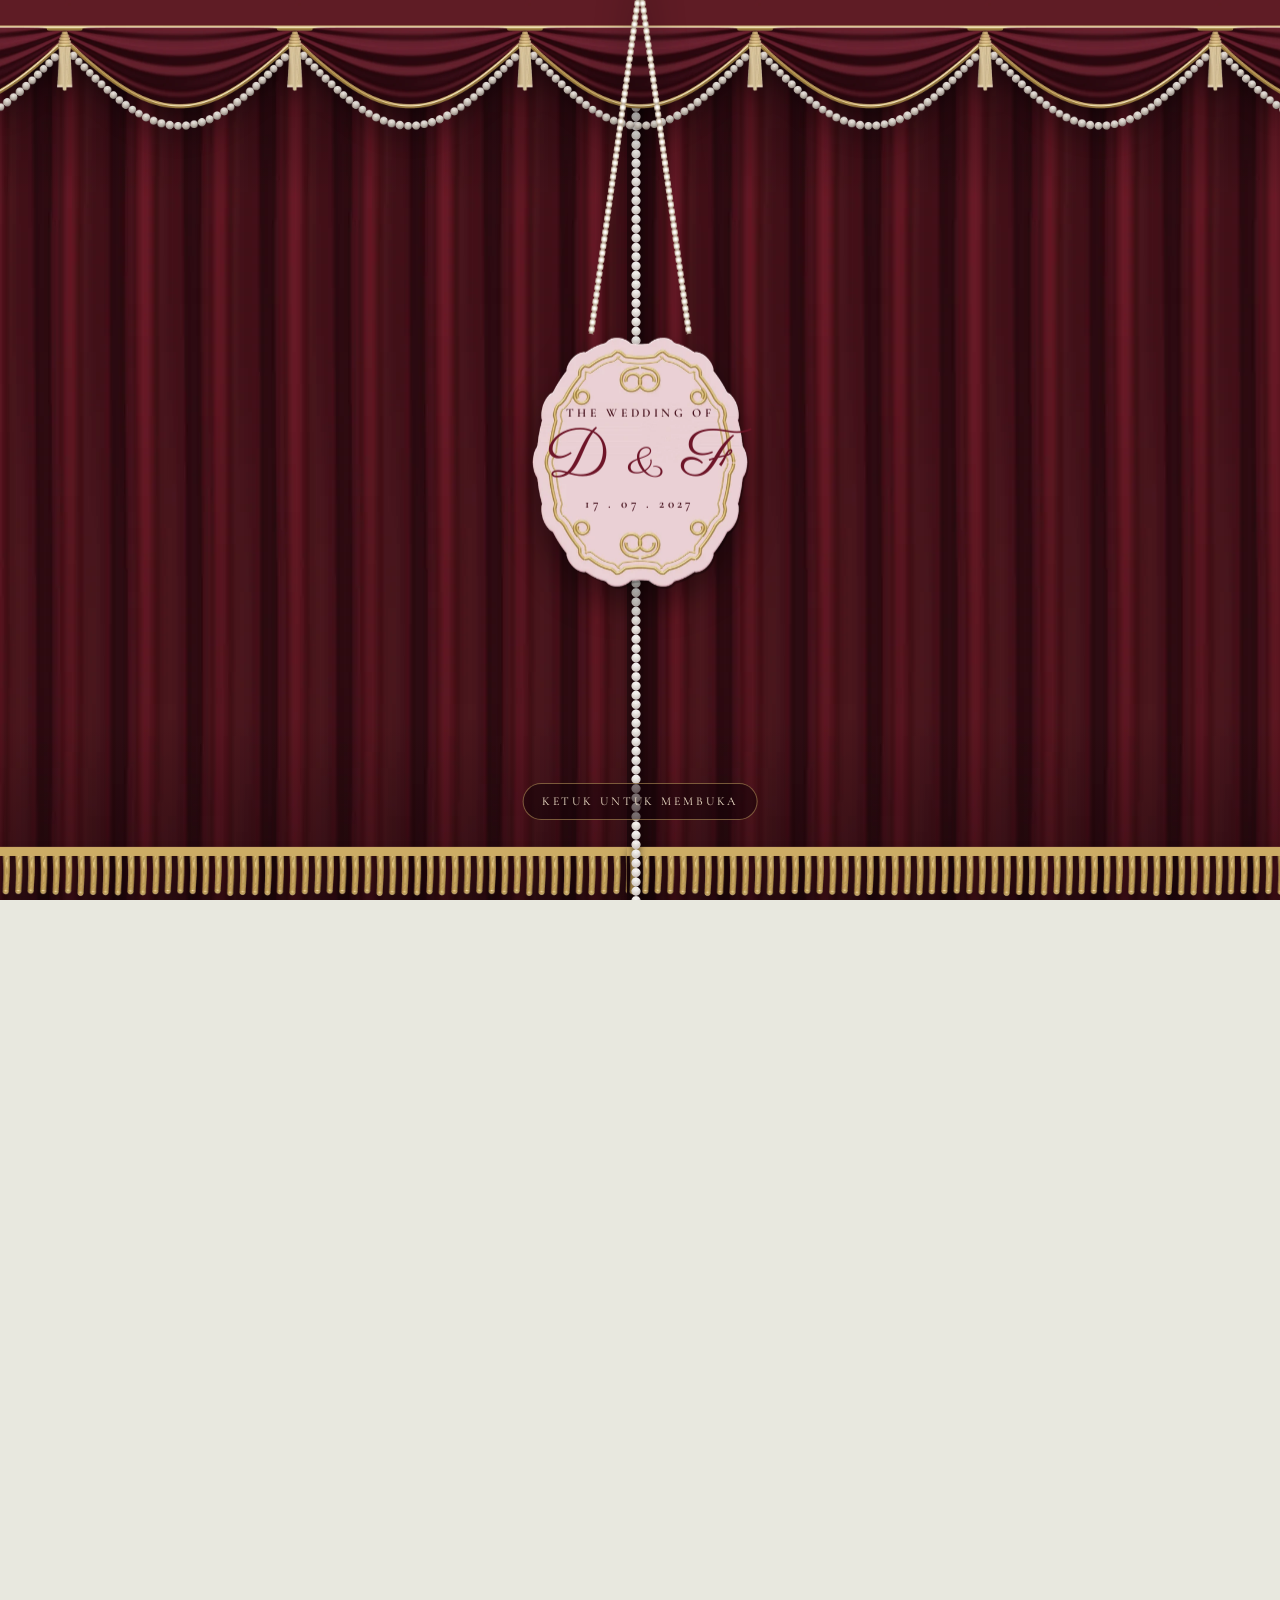
==== commit 12544d35: "Add files via upload" ====
--- a/index.html
+++ b/index.html
@@ -1,381 +1,429 @@
 <!doctype html>
 <html lang="id">
 <head>
-<meta charset="utf-8">
-<meta name="viewport" content="width=device-width, initial-scale=1, viewport-fit=cover">
-<title>The Wedding of Devi &amp; Faiz</title>
-
-<!-- ===== PRATINJAU LINK DI WHATSAPP ==========================================
-     WhatsApp tidak membaca config.js, jadi ubah 4 baris di bawah ini langsung:
-     judul, deskripsi, dan alamat LENGKAP gambar (harus diawali https://).
-     Ukuran gambar ideal 1200x630 piksel, di bawah 300 KB. ============== -->
-<meta property="og:title" content="The Wedding of Devi &amp; Faiz">
-<meta property="og:description" content="Sabtu, 17 Juli 2027 · Wajawa Kopi, Blitar. Kami mengundang Anda untuk hadir di hari bahagia kami.">
-<meta property="og:image" content="https://akarotto-stack.github.io/undangan/assets/img/og-image.jpg">
-<meta property="og:type" content="website">
-<meta name="description" content="Undangan pernikahan Devi &amp; Faiz">
-<meta name="theme-color" content="#FBF9F5">
-
-<link rel="preconnect" href="https://fonts.googleapis.com">
-<link rel="preconnect" href="https://fonts.gstatic.com" crossorigin>
-<link rel="stylesheet" href="https://fonts.googleapis.com/css2?family=Cormorant+Garamond:ital,wght@0,400;0,500;0,600;1,400;1,500&amp;family=Pinyon+Script&amp;display=swap">
-<link rel="stylesheet" href="assets/css/style.css">
-<link rel="preload" as="image" href="assets/img/hiasan/rangkaian-gantung.webp">
-<link rel="preload" as="image" href="assets/img/hiasan/rangkaian-sudut.webp">
-<!-- siapkan animasi sebelum halaman tampil (dibatalkan bila script utama gagal dimuat) -->
-<script>(function(d){if(window.matchMedia&&matchMedia("(prefers-reduced-motion: reduce)").matches)return;d.classList.add("siap-animasi");setTimeout(function(){if(!window.UNDANGAN_SIAP)d.classList.remove("siap-animasi")},4000)})(document.documentElement)</script>
+  <meta charset="utf-8">
+  <meta name="viewport" content="width=device-width, initial-scale=1, viewport-fit=cover">
+  <title>The Wedding of Devi &amp; Faiz</title>
+  <meta name="description" content="Undangan pernikahan Devi &amp; Faiz — Sabtu, 17 Juli 2027, Wajawa Kopi, Blitar.">
+  <meta name="theme-color" content="#4a0b19">
+
+  <!-- Pratinjau saat link dibagikan di WhatsApp. Ganti alamatnya bila link GitHub Pages Anda berbeda. -->
+  <meta property="og:type" content="website">
+  <meta property="og:title" content="The Wedding of Devi &amp; Faiz">
+  <meta property="og:description" content="Sabtu, 17 Juli 2027 · Wajawa Kopi, Blitar">
+  <meta property="og:image" content="https://akarotto-stack.github.io/undangan/assets/img/og-image.jpg">
+
+  <link rel="preconnect" href="https://fonts.googleapis.com">
+  <link rel="preconnect" href="https://fonts.gstatic.com" crossorigin>
+  <link rel="stylesheet" href="https://fonts.googleapis.com/css2?family=Amiri&amp;family=Cormorant+Garamond:ital,wght@0,400;0,500;0,600;1,400;1,500&amp;family=Parisienne&amp;display=swap">
+  <link rel="preload" as="image" href="assets/img/hiasan/latar-toile.webp">
+  <link rel="preload" as="image" href="assets/img/hiasan/taman.webp">
+  <link rel="stylesheet" href="assets/css/style.css">
+  <script>
+    // animasi disiapkan sedini mungkin; dilepas otomatis bila skrip utama gagal dimuat
+    document.documentElement.classList.add("siap-animasi");
+    setTimeout(function () {
+      if (window.UNDANGAN_SIAP) return;
+      document.documentElement.classList.remove("siap-animasi", "terkunci");
+      var t = document.getElementById("tirai"); if (t) t.hidden = true;
+    }, 4000);
+  </script>
 </head>
 <body>
 
-<!-- ===== Kupu-kupu emas (disalin oleh main.js ke tempat bertanda data-kupu) ===== -->
-<template id="tpl-kupu">
-  <span class="kupu" aria-hidden="true">
-    <svg viewBox="-50 -42 100 84">
-      <defs>
-        <linearGradient id="g-emas-kupu" x1="0" y1="-40" x2="0" y2="40" gradientUnits="userSpaceOnUse">
-          <stop offset="0" stop-color="#F3DFA2"/><stop offset=".5" stop-color="#C9A04E"/><stop offset="1" stop-color="#8E6A2A"/>
-        </linearGradient>
-      </defs>
-      <g fill="url(#g-emas-kupu)" stroke="#7A5A22" stroke-width=".8">
-        <g class="sayap"><path d="M-2-2C-18-38-48-38-46-14C-44 2-22 4-2 2Z"/><path d="M-2 3C-24 7-38 25-26 34C-16 41-6 22-2 7Z"/></g>
-        <g transform="scale(-1 1)"><g class="sayap"><path d="M-2-2C-18-38-48-38-46-14C-44 2-22 4-2 2Z"/><path d="M-2 3C-24 7-38 25-26 34C-16 41-6 22-2 7Z"/></g></g>
+  <!-- sayap kupu-kupu (dipakai ulang oleh semua kupu-kupu) -->
+  <svg class="sprite" width="0" height="0" aria-hidden="true" focusable="false">
+    <defs>
+      <radialGradient id="gk-emas" cx="8" cy="0" r="46" gradientUnits="userSpaceOnUse">
+        <stop offset="0" stop-color="#FFF1C9"/><stop offset=".45" stop-color="#E2BD72"/><stop offset=".8" stop-color="#B8924A"/><stop offset="1" stop-color="#6E4E1E"/>
+      </radialGradient>
+      <radialGradient id="gk-pink" cx="8" cy="0" r="46" gradientUnits="userSpaceOnUse">
+        <stop offset="0" stop-color="#FCE3E6"/><stop offset=".4" stop-color="#E8A2AE"/><stop offset=".78" stop-color="#B2475D"/><stop offset="1" stop-color="#4A0B19"/>
+      </radialGradient>
+      <radialGradient id="gk-marun" cx="8" cy="0" r="46" gradientUnits="userSpaceOnUse">
+        <stop offset="0" stop-color="#E9A0AC"/><stop offset=".4" stop-color="#9A2A44"/><stop offset=".8" stop-color="#5A0F22"/><stop offset="1" stop-color="#22050C"/>
+      </radialGradient>
+      <g id="sayap-kupu">
+        <path d="M2-2C18-38 48-38 46-14C44 2 22 4 2 2Z" style="fill: var(--sayap, url(#gk-emas))" stroke="rgba(60,20,10,.55)" stroke-width=".8"/>
+        <path d="M2 3C24 7 38 25 26 34C16 41 6 22 2 7Z" style="fill: var(--sayap, url(#gk-emas))" stroke="rgba(60,20,10,.55)" stroke-width=".8"/>
+        <path d="M4-1C16-16 30-28 41-24M4 0C18-6 32-10 44-12M4 5C14 12 22 22 24 31" fill="none" stroke="rgba(70,25,10,.35)" stroke-width=".7"/>
+        <circle cx="40" cy="-22" r="1.8" fill="#FFF8EC" opacity=".9"/><circle cx="43" cy="-15" r="1.4" fill="#FFF8EC" opacity=".9"/><circle cx="35" cy="-28" r="1.2" fill="#FFF8EC" opacity=".8"/><circle cx="24" cy="30" r="1.3" fill="#FFF8EC" opacity=".8"/>
       </g>
-      <path d="M0-15C2-7 2 11 0 19C-2 11-2-7 0-15Z" fill="#6E5020"/>
-      <path d="M0-14Q-4-24-9-28M0-14Q4-24 9-28" stroke="#6E5020" stroke-width=".9" fill="none"/>
-    </svg>
-  </span>
-</template>
-
-<!-- ===================== SAMPUL: AMPLOP ===================== -->
-<div id="sampul" class="sampul" role="dialog" aria-modal="true" aria-labelledby="sampul-nama">
-  <canvas class="kelopak-jatuh" id="kelopak-jatuh" aria-hidden="true"></canvas>
-  <img class="hias-gantung" src="assets/img/hiasan/rangkaian-gantung.webp" alt="" aria-hidden="true">
-  <img class="hias-bawah" src="assets/img/hiasan/rangkaian-bawah.webp" alt="" aria-hidden="true">
-  <span data-kupu="3"></span>
-
-  <div class="sampul-isi">
-    <p class="alis" data-isi="judulKecil"></p>
-    <h1 id="sampul-nama" class="nama-pasangan"><span data-nama="1"></span> <span class="dan">&amp;</span> <span data-nama="2"></span></h1>
-    <p class="tanggal-singkat" data-tanggal-singkat></p>
-
+    </defs>
+  </svg>
+  <template id="tpl-kupu">
+    <span class="kupu" aria-hidden="true">
+      <span class="kupu-tubuh">
+        <svg class="sayap kiri" viewBox="-50 -42 50 84"><use href="#sayap-kupu" transform="scale(-1 1)"/></svg>
+        <svg class="sayap kanan" viewBox="0 -42 50 84"><use href="#sayap-kupu"/></svg>
+        <i class="badan"></i>
+      </span>
+    </span>
+  </template>
+
+  <!-- ============================== SAMPUL ============================== -->
+  <section id="sampul" class="sampul" aria-label="Sampul undangan">
+    <div class="adegan" data-adegan>
+      <div class="lapis latar" data-dalam="0.2"></div>
+      <img class="lapis pohon kiri" data-dalam="1" src="assets/img/hiasan/pohon-kiri.webp" alt="" aria-hidden="true">
+      <img class="lapis pohon kanan" data-dalam="1" src="assets/img/hiasan/pohon-kanan.webp" alt="" aria-hidden="true">
+      <div class="panggung-adegan">
+        <img class="lapis janur kiri" data-dalam="0.6" src="assets/img/hiasan/janur-kiri.webp" alt="" aria-hidden="true">
+        <img class="lapis janur kanan" data-dalam="0.6" src="assets/img/hiasan/janur-kanan.webp" alt="" aria-hidden="true">
+        <img class="lapis taman" data-dalam="0.9" src="assets/img/hiasan/taman.webp" alt="" aria-hidden="true">
+      </div>
+      <canvas id="kelopak-jatuh" class="lapis kelopak" aria-hidden="true"></canvas>
+      <span data-kupu="3" data-jenis="emas,pink,emas" data-sisi></span>
+    </div>
+
+    <div class="sampul-isi">
+      <p class="judul-kecil" data-isi="judulKecil">The Wedding of</p>
+      <figure class="bingkai-foto sampul-foto" data-tampil="fotoSampul">
+        <span class="foto-dalam"><img data-src="fotoUtama" data-fokus="fotoUtamaFokus" alt="Foto Devi &amp; Faiz"></span>
+        <img class="bingkai-img" src="assets/img/hiasan/bingkai-foto.webp" alt="" aria-hidden="true">
+        <span class="kilau-bingkai" aria-hidden="true"></span>
+      </figure>
+      <h1 class="nama-besar">
+        <span class="nama" data-nama="1"></span>
+        <span class="dan" aria-hidden="true">&amp;</span>
+        <span class="nama" data-nama="2"></span>
+      </h1>
+      <p class="tanggal-sampul" data-tanggal-singkat></p>
+      <div class="kepada">
+        <p class="kepada-label" data-isi="sampul.sapaan">Kepada Yth.</p>
+        <p class="nama-tamu" id="nama-tamu"></p>
+        <p class="catatan" data-isi="sampul.catatan"></p>
+      </div>
+      <button type="button" class="tombol-buka" id="buka-undangan">
+        <svg viewBox="0 0 24 24" aria-hidden="true"><path d="M12 6.5C10.2 5.2 7.6 4.6 4 4.7v13c3.6-.1 6.2.5 8 1.8 1.8-1.3 4.4-1.9 8-1.8v-13c-3.6-.1-6.2.5-8 1.8Z"/><path d="M12 6.5v13"/></svg>
+        <span data-isi="sampul.tombol">Buka Undangan</span>
+      </button>
+    </div>
+  </section>
+
+  <!-- ===================== PEMBUKA: TIRAI TEATER ===================== -->
+  <div class="tirai" id="tirai" role="dialog" aria-modal="true" aria-label="Tirai pembuka">
+    <div class="tirai-panel kiri"><div class="tirai-kain"><div class="tirai-rumbai"></div></div><div class="tirai-tepi"></div></div>
+    <div class="tirai-panel kanan"><div class="tirai-kain"><div class="tirai-rumbai"></div></div><div class="tirai-tepi"></div></div>
+    <div class="tirai-atas" aria-hidden="true"></div>
+    <button type="button" class="tirai-plakat" id="tirai-plakat" aria-label="Buka tirai undangan">
+      <span class="tali kiri" aria-hidden="true"></span><span class="tali kanan" aria-hidden="true"></span>
+      <img src="assets/img/hiasan/tirai-plakat.webp" alt="">
+      <span class="plakat-isi">
+        <span class="plakat-kecil" data-isi="judulKecil">The Wedding of</span>
+        <span class="plakat-mono" data-monogram></span>
+        <span class="plakat-tgl" data-tanggal-singkat></span>
+      </span>
+    </button>
+    <p class="tirai-ajak" aria-hidden="true">Ketuk untuk membuka</p>
+  </div>
+
+  <!-- ================== AMPLOP (efek "Buka Undangan") ================== -->
+  <div class="amplop-layar" id="amplop-layar" hidden>
     <div class="amplop" id="amplop">
-      <img class="hias-amplop kiri" src="assets/img/hiasan/rangkaian-sudut.webp" alt="" aria-hidden="true">
-      <img class="hias-amplop kanan" src="assets/img/hiasan/rangkaian-pojok-bawah.webp" alt="" aria-hidden="true">
-      <div class="amplop-badan">
-        <div class="surat" aria-hidden="true">
-          <span class="surat-monogram" data-monogram></span>
-          <span class="surat-garis"></span>
+      <div class="amplop-belakang"></div>
+      <div class="amplop-surat">
+        <p class="surat-kecil" data-isi="judulKecil">The Wedding of</p>
+        <p class="surat-nama"><span data-nama="1"></span> <span class="dan">&amp;</span> <span data-nama="2"></span></p>
+        <p class="surat-tgl" data-tanggal-singkat></p>
+      </div>
+      <div class="amplop-depan"></div>
+      <div class="amplop-tutup"><div class="tutup-luar"></div><div class="tutup-dalam"></div></div>
+      <button type="button" class="amplop-segel" id="amplop-segel" aria-label="Buka segel amplop"><img src="assets/img/hiasan/tabur-segel.webp" alt=""></button>
+    </div>
+    <p class="amplop-ajak">Ketuk segel untuk membuka</p>
+  </div>
+
+  <!-- =================== PANEL KIRI (layar lebar saja) =================== -->
+  <aside class="panel-samping" aria-hidden="true">
+    <div class="adegan">
+      <div class="lapis latar"></div>
+      <img class="lapis pohon kiri" src="assets/img/hiasan/pohon-kiri.webp" alt="">
+      <img class="lapis pohon kanan" src="assets/img/hiasan/pohon-kanan.webp" alt="">
+      <div class="panggung-adegan">
+        <img class="lapis janur kiri" src="assets/img/hiasan/janur-kiri.webp" alt="">
+        <img class="lapis janur kanan" src="assets/img/hiasan/janur-kanan.webp" alt="">
+        <img class="lapis taman" src="assets/img/hiasan/taman.webp" alt="">
+      </div>
+    </div>
+    <div class="sampul-isi panel-isi">
+      <p class="judul-kecil" data-isi="judulKecil">The Wedding of</p>
+      <figure class="bingkai-foto sampul-foto" data-tampil="fotoSampul">
+        <span class="foto-dalam"><img data-src="fotoUtama" data-fokus="fotoUtamaFokus" alt=""></span>
+        <img class="bingkai-img" src="assets/img/hiasan/bingkai-foto.webp" alt="" aria-hidden="true">
+        <span class="kilau-bingkai" aria-hidden="true"></span>
+      </figure>
+      <p class="nama-besar">
+        <span class="nama" data-nama="1"></span>
+        <span class="dan">&amp;</span>
+        <span class="nama" data-nama="2"></span>
+      </p>
+      <p class="tanggal-sampul" data-tanggal-singkat></p>
+    </div>
+  </aside>
+
+  <!-- ============================== ISI ============================== -->
+  <main class="kolom" id="isi">
+
+    <!-- AYAT + MUSIK -->
+    <section class="bagian bagian-ayat" id="ayat">
+      <img class="pohon-pojok kiri" src="assets/img/hiasan/pohon-kiri.webp" alt="" aria-hidden="true" loading="lazy">
+      <img class="pohon-pojok kanan" src="assets/img/hiasan/pohon-kanan.webp" alt="" aria-hidden="true" loading="lazy">
+      <div class="panggung">
+        <img class="kolom-bunga kiri dari-kiri" data-parallax="0.12" src="assets/img/hiasan/kolom-gelap-kiri.webp" alt="" aria-hidden="true" loading="lazy">
+        <img class="kolom-bunga kanan dari-kanan" data-parallax="0.18" src="assets/img/hiasan/kolom-gelap-kanan.webp" alt="" aria-hidden="true" loading="lazy">
+        <article class="kartu kartu-ayat muncul">
+          <span class="hiasan-lengkung" aria-hidden="true"><svg viewBox="0 0 120 40"><path d="M60 6c-4 6-4 12 0 18 4-6 4-12 0-18Z"/><path d="M60 24c-10-12-26-14-34-6-6 6-2 14 5 12 5-2 4-8-1-8M60 24c10-12 26-14 34-6 6 6 2 14-5 12-5-2-4-8 1-8"/><path d="M26 30c-8 4-16 4-22 0M94 30c8 4 16 4 22 0"/><circle cx="60" cy="31" r="2.6"/><circle cx="46" cy="33" r="1.4"/><circle cx="74" cy="33" r="1.4"/></svg></span>
+          <p class="arab bismillah" lang="ar" dir="rtl" data-isi="bismillah"></p>
+          <p class="arab ayat" lang="ar" dir="rtl" data-isi="kutipan.arab" data-tampil="kutipan"></p>
+          <p class="ayat-arti" data-isi="kutipan.teks" data-tampil="kutipan"></p>
+          <p class="ayat-sumber" data-isi="kutipan.sumber" data-tampil="kutipan"></p>
+        </article>
+      </div>
+      <div class="pemutar-baris">
+        <button type="button" class="piringan muncul" id="pemutar" hidden aria-label="Putar lagu">
+          <span class="piringan-disk">
+            <span class="piringan-cakram"><img src="assets/img/hiasan/piringan.webp" alt=""></span>
+            <span class="piringan-kilau" aria-hidden="true"></span>
+            <span class="piringan-ikon" aria-hidden="true">
+              <svg class="ik-putar" viewBox="0 0 24 24"><path d="M8 5.5v13l10.5-6.5Z"/></svg>
+              <svg class="ik-jeda" viewBox="0 0 24 24"><path d="M7.5 5.5h3v13h-3zM13.5 5.5h3v13h-3z"/></svg>
+            </span>
+          </span>
+          <span class="piringan-teks">
+            <span class="piringan-label" data-isi="labelMusik">Play the music!</span>
+            <span class="piringan-judul" data-isi="judulLagu"></span>
+            <span class="piringan-status" aria-hidden="true">Ketuk untuk memutar</span>
+          </span>
+        </button>
+      </div>
+      <img class="bed tumbuh" src="assets/img/hiasan/bed-1.webp" alt="" aria-hidden="true" loading="lazy">
+      <span data-kupu="2" data-jenis="emas,marun"></span>
+    </section>
+
+    <!-- SAVE THE DATE -->
+    <section class="pita-beludru" id="simpan">
+      <div class="tetes" aria-hidden="true"></div>
+      <h2 class="std muncul">Save <i>the</i> Date!</h2>
+      <div class="hitung-mundur muncul" id="hitung-mundur" role="timer" aria-live="off">
+        <div><span data-hm="hari">0</span><small>Hari</small></div>
+        <b aria-hidden="true">:</b>
+        <div><span data-hm="jam">00</span><small>Jam</small></div>
+        <b aria-hidden="true">:</b>
+        <div><span data-hm="menit">00</span><small>Menit</small></div>
+        <b aria-hidden="true">:</b>
+        <div class="detik"><span data-hm="detik">00</span><small>Detik</small></div>
+      </div>
+      <p class="hm-selesai" id="hm-selesai" hidden></p>
+      <p class="tanggal-panjang muncul" data-tanggal-panjang></p>
+      <a class="tombol-garis muncul" id="simpan-tanggal" target="_blank" rel="noopener">
+        <svg viewBox="0 0 24 24" aria-hidden="true"><path d="M7 3v3M17 3v3M4 9h16M5.5 5h13A1.5 1.5 0 0 1 20 6.5v12a1.5 1.5 0 0 1-1.5 1.5h-13A1.5 1.5 0 0 1 4 18.5v-12A1.5 1.5 0 0 1 5.5 5Z"/></svg>
+        Simpan ke Kalender
+      </a>
+    </section>
+
+    <!-- MEMPELAI -->
+    <section class="bagian bagian-mempelai" id="mempelai">
+      <div class="panggung">
+        <img class="gapura-pink muncul-gapura" src="assets/img/hiasan/gapura-pink.webp" alt="" aria-hidden="true" loading="lazy">
+        <img class="kolom-bunga kiri dari-kiri" data-parallax="0.14" src="assets/img/hiasan/kolom-terang-kiri.webp" alt="" aria-hidden="true" loading="lazy">
+        <img class="kolom-bunga kanan dari-kanan" data-parallax="0.1" src="assets/img/hiasan/kolom-terang-kanan.webp" alt="" aria-hidden="true" loading="lazy">
+        <article class="kartu kartu-pink muncul">
+          <p class="arab bismillah kecil" lang="ar" dir="rtl" data-isi="bismillah"></p>
+          <p class="salam" data-isi="salamPembuka"></p>
+          <p class="pengantar" data-isi="kalimatPembuka"></p>
+          <div class="profil-wadah" id="profil-wadah"></div>
+        </article>
+      </div>
+      <img class="bed tumbuh" src="assets/img/hiasan/bed-2.webp" alt="" aria-hidden="true" loading="lazy">
+      <span data-kupu="3" data-jenis="pink,emas,pink"></span>
+    </section>
+
+    <!-- ACARA -->
+    <section class="bagian bagian-acara" id="acara">
+      <img class="gebyok muncul" src="assets/img/hiasan/gebyok.webp" alt="" aria-hidden="true" loading="lazy">
+      <div class="kartu-beludru muncul">
+        <span class="mutiara" aria-hidden="true"><img src="assets/img/hiasan/mutiara.webp" alt="" loading="lazy"></span>
+        <div class="daftar-acara" id="daftar-acara"></div>
+        <div class="lokasi" id="lokasi"></div>
+        <div class="dress-code" id="dress-code" hidden>
+          <h3>Dress Code</h3>
+          <p data-isi="dressCode.teks"></p>
+          <div class="swatch" id="swatch"></div>
         </div>
-        <div class="amplop-depan"></div>
-        <div class="amplop-tutup"></div>
-        <div class="kartu-tamu">
-          <p class="kecil" data-isi="sampul.sapaan"></p>
-          <p class="nama-tamu" id="nama-tamu"></p>
+        <img class="ornamen-tetes kiri" src="assets/img/hiasan/ornamen-tetes.webp" alt="" aria-hidden="true" loading="lazy">
+        <img class="ornamen-tetes kanan" src="assets/img/hiasan/ornamen-tetes.webp" alt="" aria-hidden="true" loading="lazy">
+      </div>
+    </section>
+
+    <!-- SIARAN LANGSUNG -->
+    <section class="bagian bagian-kecil" id="streaming" data-tampil="streaming">
+      <div class="kartu-polos muncul">
+        <h2 class="judul-script">Live Streaming</h2>
+        <p data-isi="streaming.teks"></p>
+        <a class="tombol-isi" id="link-streaming" target="_blank" rel="noopener" data-isi="streaming.label"></a>
+      </div>
+    </section>
+
+    <!-- CERITA -->
+    <section class="bagian bagian-kecil" id="cerita" data-tampil="ceritaCinta">
+      <h2 class="judul-script muncul">Cerita Kami</h2>
+      <ol class="linimasa" id="linimasa"></ol>
+    </section>
+
+    <!-- GALERI -->
+    <section class="bagian bagian-galeri" id="galeri" data-tampil="galeri">
+      <h2 class="judul-script muncul">Galeri</h2>
+      <p class="sub-judul muncul">Momen Kami</p>
+      <div class="dinding muncul" id="dinding" role="region" aria-label="Dinding foto interaktif" aria-describedby="dinding-petunjuk">
+        <div class="dinding-dunia" id="kisi-foto"></div>
+        <p class="dinding-petunjuk" id="dinding-petunjuk">
+          <svg viewBox="0 0 24 24" aria-hidden="true"><path d="M8 13V5.5a1.5 1.5 0 0 1 3 0V11m0-1.5V4a1.5 1.5 0 0 1 3 0v6m0-4.5a1.5 1.5 0 0 1 3 0V11m0-3a1.5 1.5 0 0 1 3 0v6.5A6.5 6.5 0 0 1 13.5 21H12a6 6 0 0 1-4.6-2.2L4.3 15a1.6 1.6 0 0 1 2.4-2.1L8 14.5"/></svg>
+          <span data-petunjuk>Cubit untuk zoom · Geser untuk jelajah</span>
+        </p>
+        <div class="dinding-kontrol" role="toolbar" aria-label="Kontrol galeri">
+          <button type="button" id="dinding-plus" aria-label="Perbesar"><svg viewBox="0 0 24 24" aria-hidden="true"><circle cx="10.5" cy="10.5" r="6.5"/><path d="M15.5 15.5 20 20M10.5 7.5v6M7.5 10.5h6"/></svg></button>
+          <button type="button" id="dinding-minus" aria-label="Perkecil"><svg viewBox="0 0 24 24" aria-hidden="true"><circle cx="10.5" cy="10.5" r="6.5"/><path d="M15.5 15.5 20 20M7.5 10.5h6"/></svg></button>
+          <button type="button" id="dinding-pusat" aria-label="Lihat semua foto"><svg viewBox="0 0 24 24" aria-hidden="true"><path d="M12 3v18M3 12h18M12 3 9.5 5.5M12 3l2.5 2.5M12 21l-2.5-2.5M12 21l2.5-2.5M3 12l2.5-2.5M3 12l2.5 2.5M21 12l-2.5-2.5M21 12l-2.5 2.5"/></svg></button>
+          <button type="button" id="dinding-acak" aria-label="Acak susunan foto"><svg viewBox="0 0 24 24" aria-hidden="true"><path d="M3 7h3.5c2.5 0 3.7 1.3 5 3.5l1 1.8c1.3 2.2 2.5 3.7 5 3.7H21M18 14l3 3-3 3M3 17h3.5c1.7 0 2.8-.7 3.7-1.8M14.3 8.8C15.2 7.7 16.3 7 18 7h3M18 4l3 3-3 3"/></svg></button>
         </div>
-        <button type="button" class="segel" id="segel" aria-label="Buka undangan">
-          <svg viewBox="0 0 120 120" aria-hidden="true">
-            <defs>
-              <radialGradient id="g-segel" cx="40%" cy="34%" r="72%">
-                <stop offset="0" stop-color="#C9404F"/><stop offset=".55" stop-color="#8E1B2C"/><stop offset="1" stop-color="#560C19"/>
-              </radialGradient>
-            </defs>
-            <path fill="url(#g-segel)" d="M113.6 54.1Q115.4 60.0 111.9 65.5Q108.4 71.0 107.3 76.7Q106.3 82.3 102.7 86.7Q99.0 91.1 94.9 94.9Q90.8 98.6 86.6 102.5Q82.3 106.3 77.2 109.7Q72.1 113.1 66.1 116.0Q60.0 118.8 54.0 115.5Q48.1 112.2 43.1 108.8Q38.2 105.3 32.8 103.1Q27.4 100.8 23.9 96.2Q20.4 91.6 17.7 86.6Q14.9 81.7 13.3 76.4Q11.6 71.0 8.2 65.5Q4.7 60.0 5.8 53.9Q6.8 47.9 9.1 42.2Q11.4 36.6 14.6 31.5Q17.9 26.4 22.2 22.2Q26.5 17.9 32.3 16.4Q38.2 14.8 43.5 12.6Q48.7 10.4 54.3 6.3Q60.0 2.2 65.9 5.1Q71.9 7.9 77.7 9.6Q83.5 11.2 88.7 14.4Q93.8 17.6 96.3 23.3Q98.7 29.1 103.1 33.1Q107.4 37.2 109.6 42.7Q111.7 48.2 113.6 54.1Z"/>
-            <circle cx="60" cy="60" r="38" fill="none" stroke="#5E0F1C" stroke-width="3" opacity=".55"/>
-            <circle cx="60" cy="61.5" r="38" fill="none" stroke="#E07A88" stroke-width="1" opacity=".35"/>
-            <text class="segel-teks bayang" x="60" y="73" text-anchor="middle" data-monogram></text>
-            <text class="segel-teks" x="60" y="71.5" text-anchor="middle" data-monogram></text>
-          </svg>
-        </button>
-      </div>
-    </div>
-
-    <button type="button" id="buka-undangan" class="tombol-teks"><span data-isi="sampul.tombol"></span></button>
-    <p class="catatan" data-isi="sampul.catatan"></p>
+      </div>
+      <span data-kupu="2" data-jenis="emas,pink"></span>
+    </section>
+
+    <!-- RSVP & UCAPAN -->
+    <section class="bagian bagian-rsvp" id="rsvp" data-tampil="rsvp">
+      <img class="kolom-bunga kecil kiri dari-kiri" src="assets/img/hiasan/kolom-gelap-kiri.webp" alt="" aria-hidden="true" loading="lazy">
+      <div class="kartu-renda muncul">
+        <h2 class="judul-script">RSVP &amp; Ucapan</h2>
+        <p class="sub" data-isi="rsvp.teks"></p>
+        <p class="label-demo" id="label-demo" hidden>Mode demo — sambungkan Google Sheets agar jawaban tersimpan</p>
+        <form class="form-rsvp" id="form-rsvp" novalidate>
+          <label class="isian">
+            <span>Nama</span>
+            <input id="rsvp-nama" name="nama" type="text" maxlength="80" autocomplete="name" required>
+          </label>
+          <fieldset class="pilihan">
+            <legend>Konfirmasi kehadiran</legend>
+            <label><input type="radio" name="hadir" id="rsvp-ya" value="ya"><span data-isi="rsvp.labelHadir">Hadir</span></label>
+            <label><input type="radio" name="hadir" id="rsvp-tidak" value="tidak"><span data-isi="rsvp.labelTidak">Tidak hadir</span></label>
+          </fieldset>
+          <label class="isian" id="isian-jumlah">
+            <span>Jumlah yang hadir</span>
+            <select id="rsvp-jumlah" name="jumlah"></select>
+          </label>
+          <label class="isian">
+            <span>Ucapan &amp; doa</span>
+            <textarea id="rsvp-ucapan" name="ucapan" rows="4" maxlength="500"></textarea>
+          </label>
+          <button type="submit" class="tombol-isi" id="kirim-rsvp">Kirim</button>
+          <p class="pesan-form" id="pesan-form" role="status"></p>
+        </form>
+        <div class="ucapan-kepala">
+          <h3>Ucapan &amp; Doa</h3>
+          <span id="jumlah-ucapan"></span>
+        </div>
+        <ul class="daftar-ucapan" id="daftar-ucapan"></ul>
+        <button type="button" class="tombol-garis gelap" id="ucapan-lagi" hidden>Lihat ucapan lainnya</button>
+      </div>
+    </section>
+
+    <!-- PENUTUP -->
+    <section class="bagian bagian-penutup" id="penutup">
+      <img class="pohon-pojok kiri" src="assets/img/hiasan/pohon-kiri.webp" alt="" aria-hidden="true" loading="lazy">
+      <img class="pohon-pojok kanan" src="assets/img/hiasan/pohon-kanan.webp" alt="" aria-hidden="true" loading="lazy">
+      <div class="panggung">
+        <img class="kolom-bunga kiri dari-kiri" src="assets/img/hiasan/kolom-terang-kiri.webp" alt="" aria-hidden="true" loading="lazy">
+        <img class="kolom-bunga kanan dari-kanan" src="assets/img/hiasan/kolom-gelap-kanan.webp" alt="" aria-hidden="true" loading="lazy">
+        <article class="kartu kartu-ayat kartu-penutup muncul">
+          <span class="hiasan-lengkung" aria-hidden="true"><svg viewBox="0 0 120 40"><path d="M60 6c-4 6-4 12 0 18 4-6 4-12 0-18Z"/><path d="M60 24c-10-12-26-14-34-6-6 6-2 14 5 12 5-2 4-8-1-8M60 24c10-12 26-14 34-6 6 6 2 14-5 12-5-2-4-8 1-8"/><path d="M26 30c-8 4-16 4-22 0M94 30c8 4 16 4 22 0"/><circle cx="60" cy="31" r="2.6"/><circle cx="46" cy="33" r="1.4"/><circle cx="74" cy="33" r="1.4"/></svg></span>
+          <h2 class="judul-script judul-penutup" data-isi="judulPenutup">Terima Kasih</h2>
+          <p class="penutup-teks" data-isi="kalimatPenutup"></p>
+          <p class="salam" data-isi="salamPenutup"></p>
+          <p class="kami">Kami yang berbahagia,</p>
+          <p class="nama-penutup"><span data-nama="1"></span> <span class="dan">&amp;</span> <span data-nama="2"></span></p>
+          <p class="keluarga" data-isi="keluarga"></p>
+          <div class="turut" data-tampil="turutMengundang">
+            <h3>Turut Mengundang</h3>
+            <ul id="daftar-turut"></ul>
+          </div>
+          <p class="tagar" data-isi="tagar"></p>
+        </article>
+      </div>
+      <img class="bed tumbuh" src="assets/img/hiasan/bed-1.webp" alt="" aria-hidden="true" loading="lazy">
+      <span data-kupu="3" data-jenis="emas,marun,pink"></span>
+      <footer class="kaki">
+        <p>Dibuat dengan cinta untuk <span data-nama="1"></span> &amp; <span data-nama="2"></span></p>
+      </footer>
+    </section>
+  </main>
+
+  <canvas class="kelopak-isi" id="kelopak-isi" aria-hidden="true"></canvas>
+
+  <nav class="nav-bawah" id="nav-bawah" aria-label="Navigasi bagian" hidden></nav>
+
+  <button type="button" class="tombol-musik" id="tombol-musik" hidden aria-label="Jeda musik">
+    <img src="assets/img/hiasan/piringan.webp" alt="">
+  </button>
+  <audio id="audio" loop preload="none"></audio>
+
+  <div class="lightbox" id="lightbox" hidden role="dialog" aria-modal="true" aria-label="Foto galeri">
+    <button type="button" class="lb-tutup" id="lb-tutup" aria-label="Tutup">&times;</button>
+    <button type="button" class="lb-panah kiri" id="lb-kiri" aria-label="Foto sebelumnya">&#8249;</button>
+    <img id="lightbox-img" alt="">
+    <button type="button" class="lb-panah kanan" id="lb-kanan" aria-label="Foto berikutnya">&#8250;</button>
+    <p class="lb-urutan" id="lb-urutan"></p>
   </div>
-</div>
-
-<!-- ============ PANEL KIRI (hanya tampil di layar lebar) ============ -->
-<aside class="panel-samping" aria-hidden="true">
-  <img class="hias-gantung" src="assets/img/hiasan/rangkaian-gantung.webp" alt="">
-  <img class="hias-bawah" src="assets/img/hiasan/rangkaian-bawah.webp" alt="">
-  <span data-kupu="2"></span>
-  <div class="panel-isi">
-    <p class="alis" data-isi="judulKecil"></p>
-    <div class="gapura" data-ada="fotoUtama">
-      <div class="gapura-foto"><img data-src="fotoUtama" alt=""></div>
-      <img class="gapura-bingkai" src="assets/img/hiasan/gapura-kayu.webp" alt="">
-      <img class="hias-gapura atas" src="assets/img/hiasan/rangkaian-sudut.webp" alt="">
-      <img class="hias-gapura bawah" src="assets/img/hiasan/rangkaian-pojok-bawah.webp" alt="">
-    </div>
-    <p class="nama-pasangan besar"><span data-nama="1"></span> <span class="dan">&amp;</span> <span data-nama="2"></span></p>
-    <p class="tanggal-singkat" data-tanggal-singkat></p>
-  </div>
-</aside>
-
-<!-- ====================== ISI UNDANGAN ====================== -->
-<main id="undangan" class="kolom">
-
-  <!-- Pembuka: gapura kayu berukir -->
-  <section id="beranda" class="bagian pembuka">
-    <img class="hias-gantung" src="assets/img/hiasan/rangkaian-gantung.webp" alt="" aria-hidden="true">
-    <span data-kupu="2"></span>
-    <div class="isi">
-      <p class="alis muncul" data-isi="judulKecil"></p>
-      <div class="gapura bingkai-anim" data-ada="fotoUtama">
-        <div class="gapura-foto foto-dalam"><img data-src="fotoUtama" alt="Foto kedua mempelai"></div>
-        <img class="gapura-bingkai" src="assets/img/hiasan/gapura-kayu.webp" alt="" aria-hidden="true">
-        <img class="hias-gapura atas" src="assets/img/hiasan/rangkaian-sudut.webp" alt="" aria-hidden="true">
-        <img class="hias-gapura bawah" src="assets/img/hiasan/rangkaian-pojok-bawah.webp" alt="" aria-hidden="true">
-      </div>
-      <h2 class="nama-pasangan muncul"><span data-nama="1"></span> <span class="dan">&amp;</span> <span data-nama="2"></span></h2>
-      <p class="tanggal-panjang muncul" data-tanggal-panjang></p>
-      <div class="hitung-mundur muncul" id="hitung-mundur" aria-live="off">
-        <div><b data-hm="hari">0</b><span>Hari</span></div>
-        <div><b data-hm="jam">00</b><span>Jam</span></div>
-        <div><b data-hm="menit">00</b><span>Menit</span></div>
-        <div><b data-hm="detik">00</b><span>Detik</span></div>
-      </div>
-      <p class="hm-selesai" id="hm-selesai" hidden></p>
-      <a class="tombol tombol-merah muncul" id="simpan-tanggal" target="_blank" rel="noopener">
-        <svg viewBox="0 0 24 24" aria-hidden="true"><path d="M7 3v3M17 3v3M4 9h16M5.5 5h13A1.5 1.5 0 0 1 20 6.5v12a1.5 1.5 0 0 1-1.5 1.5h-13A1.5 1.5 0 0 1 4 18.5v-12A1.5 1.5 0 0 1 5.5 5Z"/></svg>
-        Simpan Tanggal
+  <div class="notifikasi" id="notifikasi" role="status" aria-live="polite"></div>
+
+  <!-- ============================ TEMPLATE ============================ -->
+  <template id="tpl-profil">
+    <div class="profil muncul">
+      <figure class="bingkai-foto profil-foto" hidden>
+        <span class="foto-dalam"><img alt="" loading="lazy"></span>
+        <img class="bingkai-img" src="assets/img/hiasan/bingkai-foto.webp" alt="" aria-hidden="true">
+        <span class="kilau-bingkai" aria-hidden="true"></span>
+      </figure>
+      <p class="nama-lengkap"></p>
+      <p class="keterangan"></p>
+      <p class="orang-tua"></p>
+      <a class="instagram" hidden target="_blank" rel="noopener">
+        <svg viewBox="0 0 24 24" aria-hidden="true"><rect x="3.5" y="3.5" width="17" height="17" rx="5"/><circle cx="12" cy="12" r="4"/><circle cx="17.3" cy="6.7" r="1"/></svg>
+        <span></span>
       </a>
     </div>
-  </section>
-
-  <!-- Salam, kutipan & pemutar lagu -->
-  <section id="salam" class="bagian salam ada-sudut">
-    <img class="hias-sudut kiri" src="assets/img/hiasan/rangkaian-sudut.webp" alt="" aria-hidden="true" loading="lazy">
-    <img class="hias-sudut kanan" src="assets/img/hiasan/rangkaian-sudut.webp" alt="" aria-hidden="true" loading="lazy">
-    <div class="isi">
-      <p class="salam-buka muncul" data-isi="salamPembuka"></p>
-      <p class="muncul" data-isi="kalimatPembuka"></p>
-      <figure class="kutipan muncul" data-tampil="kutipan">
-        <blockquote><p data-isi="kutipan.teks"></p></blockquote>
-        <figcaption data-isi="kutipan.sumber"></figcaption>
-      </figure>
-      <div class="pemutar muncul" id="pemutar" hidden>
-        <p class="alis">Ketuk untuk putar lagu</p>
-        <p class="judul-lagu" data-isi="judulLagu"></p>
-        <input type="range" id="lagu-posisi" min="0" max="1000" value="0" step="1" aria-label="Posisi lagu">
-        <div class="waktu-lagu"><span id="lagu-kini">0:00</span><span id="lagu-total">0:00</span></div>
-        <div class="kontrol-lagu">
-          <button type="button" id="lagu-mundur" aria-label="Mundur 10 detik">
-            <svg viewBox="0 0 24 24" aria-hidden="true"><path d="M11 6 5 12l6 6M19 6l-6 6 6 6"/></svg>
-          </button>
-          <button type="button" id="lagu-putar" class="putar" aria-label="Putar lagu">
-            <svg viewBox="0 0 24 24" aria-hidden="true"><path class="ikon-putar" d="M8 5.5v13l11-6.5Z"/><path class="ikon-jeda" d="M8 5v14M16 5v14"/></svg>
-          </button>
-          <button type="button" id="lagu-maju" aria-label="Maju 10 detik">
-            <svg viewBox="0 0 24 24" aria-hidden="true"><path d="m13 6 6 6-6 6M5 6l6 6-6 6"/></svg>
-          </button>
-        </div>
-      </div>
-    </div>
-  </section>
-
-  <!-- Mempelai -->
-  <section id="mempelai" class="bagian mempelai ada-sudut">
-    <img class="hias-sudut kanan" src="assets/img/hiasan/rangkaian-sudut.webp" alt="" aria-hidden="true" loading="lazy">
-    <div class="isi">
-      <header class="judul-bagian muncul">
-        <p class="alis">Kedua Mempelai</p>
-        <h2>Dengan Penuh Syukur</h2>
-        <img class="pembatas" src="assets/img/hiasan/rangkaian-kecil.webp" alt="" aria-hidden="true" loading="lazy">
-      </header>
-      <div class="profil-wadah" id="profil-wadah"></div>
-    </div>
-  </section>
-
-  <!-- Acara -->
-  <section id="acara" class="bagian acara ada-sudut">
-    <img class="hias-sudut kiri" src="assets/img/hiasan/rangkaian-sudut.webp" alt="" aria-hidden="true" loading="lazy">
-    <div class="isi">
-      <header class="judul-bagian muncul">
-        <p class="alis">Waktu &amp; Tempat</p>
-        <h2>Rangkaian Acara</h2>
-        <img class="pembatas" src="assets/img/hiasan/rangkaian-kecil.webp" alt="" aria-hidden="true" loading="lazy">
-      </header>
-      <div class="daftar-acara" id="daftar-acara"></div>
-      <div class="dress-code muncul" id="dress-code" hidden>
-        <p class="alis">Dress Code</p>
-        <p data-isi="dressCode.teks"></p>
-        <div class="swatch" id="swatch"></div>
-      </div>
-    </div>
-  </section>
-
-  <!-- Cerita cinta -->
-  <section id="cerita" class="bagian cerita" data-tampil="ceritaCinta">
-    <div class="isi">
-      <header class="judul-bagian muncul">
-        <p class="alis">Perjalanan Kami</p>
-        <h2>Cerita Cinta</h2>
-        <img class="pembatas" src="assets/img/hiasan/rangkaian-kecil.webp" alt="" aria-hidden="true" loading="lazy">
-      </header>
-      <ol class="linimasa" id="linimasa"></ol>
-    </div>
-  </section>
-
-  <!-- Galeri -->
-  <section id="galeri" class="bagian galeri ada-sudut" data-tampil="galeri">
-    <img class="hias-sudut kanan" src="assets/img/hiasan/rangkaian-sudut.webp" alt="" aria-hidden="true" loading="lazy">
-    <div class="isi">
-      <header class="judul-bagian muncul">
-        <p class="alis">Momen Bahagia</p>
-        <h2>Galeri</h2>
-        <img class="pembatas" src="assets/img/hiasan/rangkaian-kecil.webp" alt="" aria-hidden="true" loading="lazy">
-      </header>
-      <div class="kisi-foto" id="kisi-foto"></div>
-    </div>
-  </section>
-
-  <!-- Siaran langsung -->
-  <section id="streaming" class="bagian streaming" data-tampil="streaming">
-    <div class="isi">
-      <header class="judul-bagian muncul">
-        <p class="alis">Siaran Langsung</p>
-        <h2>Saksikan dari Jauh</h2>
-        <img class="pembatas" src="assets/img/hiasan/rangkaian-kecil.webp" alt="" aria-hidden="true" loading="lazy">
-      </header>
-      <p class="muncul" data-isi="streaming.teks"></p>
-      <a class="tombol tombol-merah muncul" id="link-streaming" target="_blank" rel="noopener"><span data-isi="streaming.label"></span></a>
-    </div>
-  </section>
-
-  <!-- RSVP & ucapan -->
-  <section id="rsvp" class="bagian rsvp ada-sudut" data-tampil="rsvp">
-    <img class="hias-sudut kiri" src="assets/img/hiasan/rangkaian-sudut.webp" alt="" aria-hidden="true" loading="lazy">
-    <div class="isi">
-      <header class="judul-bagian muncul">
-        <p class="alis">Konfirmasi Kehadiran</p>
-        <h2>RSVP <span class="amp">&amp;</span> Ucapan</h2>
-        <img class="pembatas" src="assets/img/hiasan/rangkaian-kecil.webp" alt="" aria-hidden="true" loading="lazy">
-      </header>
-      <p class="muncul" data-isi="rsvp.teks"></p>
-
-      <form id="form-rsvp" class="form-rsvp muncul" novalidate>
-        <div class="kolom-isian">
-          <label for="rsvp-nama">Nama</label>
-          <input id="rsvp-nama" name="nama" type="text" maxlength="60" autocomplete="name" required>
-        </div>
-        <fieldset class="kolom-isian">
-          <legend>Kehadiran</legend>
-          <div class="pilihan-hadir">
-            <label><input type="radio" name="hadir" value="ya" id="rsvp-ya"> <span data-isi="rsvp.labelHadir"></span></label>
-            <label><input type="radio" name="hadir" value="tidak" id="rsvp-tidak"> <span data-isi="rsvp.labelTidak"></span></label>
-          </div>
-        </fieldset>
-        <div class="kolom-isian" id="isian-jumlah">
-          <label for="rsvp-jumlah">Jumlah yang hadir</label>
-          <select id="rsvp-jumlah" name="jumlah"></select>
-        </div>
-        <div class="kolom-isian">
-          <label for="rsvp-ucapan">Ucapan &amp; doa <span class="opsional">(opsional)</span></label>
-          <textarea id="rsvp-ucapan" name="ucapan" rows="4" maxlength="500"></textarea>
-        </div>
-        <p class="pesan-form" id="pesan-form" role="status"></p>
-        <button type="submit" class="tombol tombol-merah" id="kirim-rsvp">Kirim</button>
-      </form>
-
-      <div class="ucapan-kepala muncul">
-        <h3>Doa <span class="amp">&amp;</span> Ucapan</h3>
-        <span id="jumlah-ucapan"></span>
-      </div>
-      <p class="label-demo" id="label-demo" hidden>Mode demo: data belum tersambung ke Google Sheets.</p>
-      <ul class="daftar-ucapan" id="daftar-ucapan" aria-live="polite"></ul>
-      <button type="button" class="tombol tombol-garis kecil" id="ucapan-lagi" hidden>Tampilkan lebih banyak</button>
-    </div>
-  </section>
-
-  <!-- Penutup -->
-  <section id="penutup" class="bagian penutup">
-    <img class="hias-gantung" src="assets/img/hiasan/rangkaian-gantung.webp" alt="" aria-hidden="true" loading="lazy">
-    <img class="hias-bawah" src="assets/img/hiasan/rangkaian-bawah.webp" alt="" aria-hidden="true" loading="lazy">
-    <span data-kupu="2"></span>
-    <div class="isi">
-      <p class="muncul" data-isi="kalimatPenutup"></p>
-      <p class="salam-buka muncul" data-isi="salamPenutup"></p>
-      <p class="alis muncul">Kami yang berbahagia</p>
-      <p class="nama-pasangan muncul"><span data-nama="1"></span> <span class="dan">&amp;</span> <span data-nama="2"></span></p>
-      <p class="keluarga muncul" data-isi="keluarga"></p>
-      <div class="turut muncul" id="turut-mengundang" data-tampil="turutMengundang">
-        <p class="alis">Turut Mengundang</p>
-        <ul id="daftar-turut"></ul>
-      </div>
-      <p class="tagar muncul" data-isi="tagar"></p>
-    </div>
-  </section>
-
-  <footer class="kaki">
-    <p>Dibuat dengan cinta oleh kedua mempelai</p>
-  </footer>
-</main>
-
-<!-- Navigasi bawah, tombol musik, lightbox, notifikasi -->
-<nav class="nav-bawah" id="nav-bawah" aria-label="Navigasi undangan" hidden></nav>
-<button type="button" class="tombol-musik" id="tombol-musik" aria-label="Jeda musik" hidden>
-  <svg viewBox="0 0 24 24" aria-hidden="true"><path d="M9 18V5l11-2v13M9 18a3 3 0 1 1-6 0 3 3 0 0 1 6 0Zm11-2a3 3 0 1 1-6 0 3 3 0 0 1 6 0Z"/></svg>
-</button>
-<audio id="audio" loop preload="none"></audio>
-
-<div class="lightbox" id="lightbox" hidden role="dialog" aria-modal="true" aria-label="Foto galeri">
-  <img id="lightbox-img" alt="">
-  <button type="button" class="lb-tutup" id="lb-tutup" aria-label="Tutup">&times;</button>
-  <button type="button" class="lb-geser kiri" id="lb-kiri" aria-label="Foto sebelumnya">&#8249;</button>
-  <button type="button" class="lb-geser kanan" id="lb-kanan" aria-label="Foto berikutnya">&#8250;</button>
-  <p class="lb-urutan" id="lb-urutan"></p>
-</div>
-
-<div class="notifikasi" id="notifikasi" role="status" aria-live="polite"></div>
-
-<!-- ===== Cetakan berulang (boleh diubah tampilannya) ===== -->
-<template id="tpl-profil">
-  <article class="profil">
-    <figure class="bingkai-lengkung bingkai-anim">
-      <div class="foto-dalam"><img alt=""></div>
-      <img class="hias-profil" src="assets/img/hiasan/rangkaian-kecil.webp" alt="" aria-hidden="true">
-    </figure>
-    <h3 class="panggilan muncul"></h3>
-    <p class="nama-lengkap muncul"></p>
-    <p class="keterangan muncul"></p>
-    <p class="orang-tua muncul"></p>
-    <a class="instagram muncul" target="_blank" rel="noopener" hidden>
-      <svg viewBox="0 0 24 24" aria-hidden="true"><rect x="3.5" y="3.5" width="17" height="17" rx="5"/><circle cx="12" cy="12" r="4"/><circle cx="17.2" cy="6.8" r=".6"/></svg>
-      <span></span>
-    </a>
-  </article>
-</template>
-
-<template id="tpl-acara">
-  <article class="kartu-acara muncul">
-    <img class="hias-kartu" src="assets/img/hiasan/rangkaian-kecil.webp" alt="" aria-hidden="true">
-    <h3 class="nama-acara"></h3>
-    <p class="hari-tanggal"></p>
-    <p class="jam"></p>
-    <span class="garis-tipis" aria-hidden="true"></span>
-    <p class="tempat"></p>
-    <p class="alamat"></p>
-    <div class="peta" hidden></div>
-    <div class="aksi">
-      <a class="tombol tombol-merah kecil link-maps" target="_blank" rel="noopener">Petunjuk Arah</a>
-      <a class="tombol tombol-garis kecil link-kalender" target="_blank" rel="noopener">Tambah ke Kalender</a>
-    </div>
-  </article>
-</template>
-
-<template id="tpl-ucapan">
-  <li class="ucapan">
-    <div class="ucapan-atas">
-      <span class="ucapan-nama"></span>
-      <span class="lencana"></span>
-    </div>
-    <p class="ucapan-isi"></p>
-    <time class="ucapan-waktu"></time>
-  </li>
-</template>
-
-<script src="config.js"></script>
-<script src="assets/js/main.js"></script>
+  </template>
+
+  <template id="tpl-acara">
+    <div class="acara-item">
+      <span class="ikon-acara" aria-hidden="true"></span>
+      <h3 class="nama-acara"></h3>
+      <p class="baris"><svg viewBox="0 0 24 24" aria-hidden="true"><path d="M7 3v3M17 3v3M4 9h16M5.5 5h13A1.5 1.5 0 0 1 20 6.5v12a1.5 1.5 0 0 1-1.5 1.5h-13A1.5 1.5 0 0 1 4 18.5v-12A1.5 1.5 0 0 1 5.5 5Z"/></svg><span class="hari-tanggal"></span></p>
+      <p class="baris"><svg viewBox="0 0 24 24" aria-hidden="true"><circle cx="12" cy="12" r="8.5"/><path d="M12 7.5V12l3 2"/></svg><span class="jam"></span></p>
+      <p class="baris tempat-acara" hidden><svg viewBox="0 0 24 24" aria-hidden="true"><path d="M12 21s-6.5-5.6-6.5-11a6.5 6.5 0 0 1 13 0c0 5.4-6.5 11-6.5 11Z"/><circle cx="12" cy="10" r="2.3"/></svg><span class="tempat"></span></p>
+      <a class="link-kalender" target="_blank" rel="noopener">+ Kalender</a>
+    </div>
+  </template>
+
+  <template id="tpl-lokasi">
+    <div class="lokasi-item">
+      <span class="ikon-acara" data-ikon="pin" aria-hidden="true"></span>
+      <h3>Lokasi</h3>
+      <p class="baris"><svg viewBox="0 0 24 24" aria-hidden="true"><path d="M12 21s-6.5-5.6-6.5-11a6.5 6.5 0 0 1 13 0c0 5.4-6.5 11-6.5 11Z"/><circle cx="12" cy="10" r="2.3"/></svg><span><strong class="tempat"></strong><br><span class="alamat"></span></span></p>
+      <div class="peta" hidden></div>
+      <a class="tombol-isi terang link-maps" target="_blank" rel="noopener">Lihat Lokasi</a>
+    </div>
+  </template>
+
+  <template id="tpl-ucapan">
+    <li class="ucapan">
+      <div class="ucapan-atas"><strong class="ucapan-nama"></strong><span class="lencana"></span></div>
+      <p class="ucapan-isi"></p>
+      <time class="ucapan-waktu"></time>
+    </li>
+  </template>
+
+  <script src="config.js"></script>
+  <script src="assets/js/main.js"></script>
 </body>
 </html>
--- a/assets/css/style.css
+++ b/assets/css/style.css
@@ -1,553 +1,849 @@
 /* ==========================================================================
-   GAYA UNDANGAN — "Taman Putih"
-   Dasar putih bertekstur sketsa daun, rangkaian bunga lukisan akrilik,
-   aksen merah, pink, hitam, emas, dan coklat kayu ukir.
-   Ganti warna & huruf cukup di blok :root di bawah ini.
+   TEMA "TAMAN BELUDRU" — lukisan pemandangan vintage, bunga 3D marun,
+   gapura janur, beludru damask, mutiara & bingkai besi tempa.
+   Warna & huruf diatur di :root.
    ========================================================================== */
 :root {
-  --putih: #FBF9F5;          /* latar utama */
-  --kertas: #FFFFFF;
-  --krem: #F3ECE1;
-  --hijau: #2F5A3A;          /* hijau tumbuhan */
-  --sage: #7D9A8B;
-  --merah: #8E1B2C;          /* merah tua */
-  --merah-terang: #B0172F;
-  --pink: #E0707E;           /* pink lily lukisan */
-  --pink-muda: #F7DDE0;
-  --hitam: #1E1714;
-  --coklat: #5A3A26;         /* kayu */
-  --coklat-muda: #8A5E3E;
-  --emas: #B8924A;
-  --emas-muda: #DCC48A;
-  --teks: #3A2A22;
-  --teks-2: #7A665A;
-  --garis: #E6DCCB;
-  --hadir: #2F6B45;
-  --tidak: #9E3A4A;
-  --kilau: linear-gradient(115deg, #8E6A2A 0%, #E3CB8E 35%, #B8924A 55%, #F1E1B0 72%, #8E6A2A 100%);
-  --beludru: radial-gradient(90% 70% at 50% 35%, #A3263A 0%, #8E1B2C 45%, #5A0E1A 100%);
-
-  --font-script: "Pinyon Script", "Snell Roundhand", "Apple Chancery", cursive;
-  --font-serif: "Cormorant Garamond", "Cormorant", Garamond, "Times New Roman", serif;
-
-  --lebar: 460px;
-  --sela: max(22px, env(safe-area-inset-left, 0px));
-  --sela-kanan: max(22px, env(safe-area-inset-right, 0px));
-  --lambat: cubic-bezier(.77, 0, .18, 1);
-  --pegas: cubic-bezier(.2, .8, .2, 1);
-  --tekstur: url("../img/hiasan/latar-putih.webp");
+  --kabut: #e8e8df;
+  --kertas: #f6eee2;
+  --marun: #6e1528;
+  --marun-tua: #3e0915;
+  --beludru: #4a0b19;
+  --pink: #e8a2ae;
+  --pink-tua: #c9677a;
+  --emas: #e2bd72;
+  --emas-tua: #b8924a;
+  --teks: #3a1a20;
+  --teks-lembut: #6b4a4f;
+  --krem: #f8ecd9;
+  --font-script: "Parisienne", "Great Vibes", cursive;
+  --font-serif: "Cormorant Garamond", "Cormorant", Georgia, serif;
+  --font-arab: "Amiri", "Traditional Arabic", serif;
+  --lebar: 480px;
+  --tekstur: url("../img/hiasan/latar-toile.webp");
+  --ease: cubic-bezier(.2, .7, .2, 1);
 }
 
 *, *::before, *::after { box-sizing: border-box; }
-html { scroll-behavior: smooth; -webkit-text-size-adjust: 100%; }
-html.terkunci, html.terkunci body { overflow: hidden; }
+html { -webkit-text-size-adjust: 100%; scroll-behavior: smooth; }
+html.terkunci, html.terkunci body { overflow: hidden; height: 100%; }
 body {
   margin: 0;
-  background: var(--putih) var(--tekstur) repeat;
-  background-size: 640px;
+  font-family: var(--font-serif);
+  font-size: 17px;
+  line-height: 1.6;
   color: var(--teks);
-  font-family: var(--font-serif);
-  font-size: 18px;
-  font-weight: 500;
-  line-height: 1.6;
-  -webkit-font-smoothing: antialiased;
+  background: var(--kabut) var(--tekstur) center top / 620px auto repeat;
+  overflow-x: hidden;
 }
 img { max-width: 100%; display: block; }
-p { margin: 0; }
-h1, h2, h3 { margin: 0; font-weight: 400; text-wrap: balance; }
+button, input, select, textarea { font: inherit; color: inherit; }
 a { color: inherit; }
 [hidden] { display: none !important; }
-:focus-visible { outline: 2px solid var(--emas); outline-offset: 3px; }
-
-/* ---------- tipografi ---------- */
-.alis {
-  font-family: var(--font-serif);
-  font-size: 13px;
-  font-weight: 600;
-  letter-spacing: .32em;
-  text-transform: uppercase;
-  color: var(--coklat-muda);
-}
-.nama-pasangan {
-  font-family: var(--font-script);
-  font-size: clamp(54px, 16vw, 72px);
-  line-height: 1.15;
-  color: var(--merah);
-}
-.nama-pasangan .dan, .amp {
-  font-family: var(--font-serif);
-  font-style: italic;
-  font-weight: 500;
-  background: var(--kilau);
-  -webkit-background-clip: text;
-  background-clip: text;
-  color: transparent;
-  padding-inline: .06em;
-}
-.nama-pasangan .dan { font-size: .62em; vertical-align: .08em; }
-.tanggal-singkat { font-size: 15px; font-weight: 600; letter-spacing: .4em; color: var(--coklat); font-variant-numeric: lining-nums; }
-
-/* ---------- tombol ---------- */
-.tombol {
-  display: inline-flex; align-items: center; justify-content: center; gap: 10px;
-  min-height: 48px; padding: 10px 26px; border-radius: 999px; border: 1px solid transparent;
-  font: 600 14px/1.2 var(--font-serif); letter-spacing: .18em; text-transform: uppercase;
-  text-decoration: none; cursor: pointer;
-  transition: background-color .3s, color .3s, border-color .3s, transform .2s, box-shadow .3s;
-}
-.tombol svg { width: 18px; height: 18px; fill: none; stroke: currentColor; stroke-width: 1.5; stroke-linecap: round; stroke-linejoin: round; }
-.tombol:active { transform: scale(.97); }
-.tombol.kecil { min-height: 40px; padding: 8px 18px; font-size: 12.5px; letter-spacing: .14em; }
-.tombol-merah { background: var(--merah); color: #FFF4EC; box-shadow: inset 0 0 0 1px rgba(227, 203, 142, .55), 0 10px 22px -14px rgba(90, 14, 26, .8); }
-.tombol-merah:hover { background: var(--merah-terang); }
-.tombol-garis { border-color: var(--emas); color: var(--coklat); background: rgba(255, 255, 255, .6); }
-.tombol-garis:hover { background: var(--emas); color: #FFF; }
-.tombol[disabled] { opacity: .6; cursor: progress; }
-.tombol-teks {
-  border: 0; background: none; cursor: pointer; color: var(--coklat);
-  font: 600 15px/1.2 var(--font-serif); letter-spacing: .26em; text-transform: uppercase;
-  padding: 12px 6px;
-}
-.tombol-teks span { border-bottom: 1px solid currentColor; padding-bottom: 3px; }
-.tombol-teks::before { content: "( "; }
-.tombol-teks::after { content: " )"; }
-.tombol-teks:hover { color: var(--merah); }
-
-/* ======================= HIASAN BUNGA ======================= */
-.hias-gantung, .hias-bawah, .hias-sudut, .hias-amplop, .hias-gapura, .hias-profil, .hias-kartu, .pembatas {
-  pointer-events: none; user-select: none;
-}
-.hias-gantung {
-  position: absolute; left: 50%; top: -2px; width: 118%; max-width: none; translate: -50% 0;
-  transform-origin: 50% 0; animation: goyang-gantung 7s ease-in-out infinite alternate;
-  filter: drop-shadow(0 10px 14px rgba(60, 30, 20, .12));
-}
-.hias-bawah {
-  position: absolute; left: 50%; bottom: -6px; width: 112%; max-width: none; translate: -50% 0;
-  filter: drop-shadow(0 -6px 14px rgba(60, 30, 20, .1));
-}
-.bagian.ada-sudut { padding-top: 175px; }
-.hias-sudut {
-  position: absolute; top: -10px; width: 44%; max-width: 200px; z-index: 0;
-  transform-origin: 0 0; animation: goyang 8s ease-in-out infinite alternate;
-}
-.hias-sudut.kiri { left: -8%; }
-.hias-sudut.kanan { right: -8%; scale: -1 1; }
-.pembatas { width: 200px; margin: 4px auto 0; }
-@keyframes goyang { from { rotate: -1.2deg; } to { rotate: 1.4deg; } }
-@keyframes goyang-gantung { from { rotate: -.6deg; } to { rotate: .6deg; } }
-
-/* kupu-kupu emas */
-.kupu {
-  position: absolute; z-index: 3; width: 34px; aspect-ratio: 100 / 84; pointer-events: none;
-  animation: terbang var(--dur, 16s) ease-in-out var(--tunda, 0s) infinite;
-  filter: drop-shadow(0 4px 6px rgba(90, 60, 20, .3));
-}
-.kupu svg { width: 100%; height: 100%; overflow: visible; }
-.kupu .sayap { transform-box: view-box; transform-origin: 50% 50%; animation: kepak .26s ease-in-out infinite alternate; }
-@keyframes kepak { from { transform: scaleX(1); } to { transform: scaleX(.28); } }
-@keyframes terbang {
-  0% { transform: translate(0, 0) rotate(-8deg); }
-  25% { transform: translate(var(--dx1, 40px), var(--dy1, -50px)) rotate(10deg); }
-  50% { transform: translate(var(--dx2, -30px), var(--dy2, -90px)) rotate(-6deg); }
-  75% { transform: translate(var(--dx3, 30px), var(--dy3, -30px)) rotate(8deg); }
-  100% { transform: translate(0, 0) rotate(-8deg); }
-}
-
-/* ======================= SAMPUL: AMPLOP ======================= */
+p { margin: 0; }
+h1, h2, h3 { margin: 0; font-weight: 400; }
+
+/* ------------------------------------------------------------------ SAMPUL */
 .sampul {
-  position: fixed; inset: 0; z-index: 60;
-  overflow-x: hidden; overflow-y: auto;
-  background: var(--putih) var(--tekstur) repeat; background-size: 640px;
-  transition: opacity .7s ease .1s, transform 1.1s var(--lambat), visibility 0s linear 1.2s;
-}
-.kelopak-jatuh { position: fixed; inset: 0; width: 100%; height: 100%; pointer-events: none; z-index: 2; }
-.sampul .hias-gantung { position: fixed; z-index: 1; width: max(118%, 520px); }
-.sampul .hias-bawah { position: fixed; z-index: 1; width: max(112%, 520px); }
+  position: fixed; inset: 0; z-index: 50;
+  overflow: hidden;
+  background: var(--kabut);
+  display: grid; place-items: center;
+  perspective: 900px;
+}
+.adegan { position: absolute; inset: 0; overflow: hidden; }
+.lapis { position: absolute; will-change: transform; pointer-events: none; }
+.adegan .latar {
+  inset: -4%;
+  background: var(--kabut) var(--tekstur) center / 640px auto repeat;
+}
+.adegan .latar::after { /* kabut lembut di tengah agar tulisan terbaca */
+  content: ""; position: absolute; inset: 0;
+  background: radial-gradient(ellipse 60% 45% at 50% 46%, rgba(240, 240, 232, .85), rgba(240, 240, 232, 0) 70%);
+}
+.adegan .pohon { top: -11%; width: min(60vw, 420px); }
+.adegan .pohon.kiri { left: -24%; transform-origin: 0 0; }
+.adegan .pohon.kanan { right: -24%; transform-origin: 100% 0; }
+.adegan .janur { top: 22%; height: 48%; width: auto; max-width: none; }
+.adegan .janur.kiri { left: -5%; transform-origin: 20% 100%; }
+.adegan .janur.kanan { right: -5%; transform-origin: 80% 100%; }
+.adegan .taman { left: 50%; bottom: -2%; width: max(112%, 520px); max-width: none; transform-origin: 50% 100%;
+  -webkit-mask-image: linear-gradient(90deg, transparent, #000 7%, #000 93%, transparent); mask-image: linear-gradient(90deg, transparent, #000 7%, #000 93%, transparent); }
+.adegan .kelopak { inset: 0; width: 100%; height: 100%; }
+.panggung-adegan { position: absolute; top: 0; bottom: 0; left: 50%; width: min(100%, 72vh); translate: -50% 0; }
+
+/* gerak halus terus-menerus (dipadukan dengan parallax via --px/--py) */
+.adegan .pohon.kiri { animation: goyang-kiri 9s ease-in-out infinite; }
+.adegan .pohon.kanan { animation: goyang-kanan 10s ease-in-out infinite; }
+.adegan .janur.kiri { animation: ayun-kiri 7s ease-in-out infinite; }
+.adegan .janur.kanan { animation: ayun-kanan 7.6s ease-in-out infinite; }
+.adegan .taman { transform: translateX(-50%); animation: napas 12s ease-in-out infinite; }
+.adegan [data-dalam] { translate: calc(var(--px, 0) * var(--d, 0) * -14px) calc(var(--py, 0) * var(--d, 0) * -10px); }
+@keyframes goyang-kiri { 50% { rotate: 1.6deg; } }
+@keyframes goyang-kanan { 50% { rotate: -1.6deg; } }
+@keyframes ayun-kiri { 50% { rotate: -1deg; } }
+@keyframes ayun-kanan { 50% { rotate: 1deg; } }
+@keyframes napas { 50% { scale: 1.015; } }
+
 .sampul-isi {
   position: relative; z-index: 3;
-  min-height: 100%;
-  display: grid; align-content: center; justify-items: center; gap: 8px; text-align: center;
-  padding-top: calc(118px + env(safe-area-inset-top, 0px));
-  padding-bottom: calc(150px + env(safe-area-inset-bottom, 0px));
-  padding-left: var(--sela); padding-right: var(--sela-kanan);
-}
-.sampul .nama-pasangan { text-shadow: 0 2px 0 #fff, 0 0 18px rgba(255, 255, 255, .9); }
-.sampul .catatan { font-size: 13px; color: var(--teks-2); font-style: italic; max-width: 300px; line-height: 1.4; }
-
-.amplop { position: relative; width: min(320px, 82vw); margin: 22px auto 26px; }
-.amplop-badan {
-  position: relative; aspect-ratio: 1.45; perspective: 1000px;
-  background: linear-gradient(160deg, #EFE5D6, #E4D6C2);
+  text-align: center;
+  padding: 0 28px;
+  margin-top: -14vh;
+  display: flex; flex-direction: column; align-items: center;
+}
+.sampul .sampul-isi:has(.sampul-foto:not([hidden])) { margin-top: -4vh; }
+.judul-kecil {
+  text-shadow: 0 0 8px rgba(240, 240, 232, .95), 0 0 3px rgba(240, 240, 232, .95);
+  font-size: 15px; letter-spacing: .32em; text-transform: uppercase;
+  color: var(--marun); font-weight: 500;
+}
+.nama-besar {
+  font-family: var(--font-script); font-weight: 400;
+  color: var(--marun);
+  line-height: .95;
+  margin: 10px 0 8px;
+  display: flex; flex-direction: column; align-items: center;
+  text-shadow: 0 0 14px rgba(240, 240, 232, .95), 0 0 4px rgba(240, 240, 232, .9), 0 6px 18px rgba(110, 21, 40, .18);
+}
+.nama-besar .nama { font-size: clamp(62px, 19vw, 100px); }
+.nama-besar .dan { font-size: clamp(46px, 13vw, 66px); margin: -2px 0 -6px; }
+/* dengan foto: nama dalam satu baris di bawah bingkai */
+.sampul-foto:not([hidden]) ~ .nama-besar { flex-direction: row; align-items: baseline; gap: .18em; margin: 2px 0 2px; }
+.sampul-foto:not([hidden]) ~ .nama-besar .nama { font-size: clamp(44px, min(13.5vw, 7.4vh), 72px); }
+.sampul-foto:not([hidden]) ~ .nama-besar .dan { font-size: clamp(32px, min(9vw, 5vh), 48px); margin: 0; }
+.tanggal-sampul { text-shadow: 0 0 8px rgba(240, 240, 232, .95); font-size: 15px; letter-spacing: .3em; color: var(--marun); font-weight: 500; }
+.kepada {
+  margin-top: 2.4vh;
+  padding: 8px 22px 10px;
+  border-radius: 14px;
+  background: rgba(248, 246, 238, .72);
+  -webkit-backdrop-filter: blur(3px); backdrop-filter: blur(3px);
+  box-shadow: 0 6px 20px rgba(40, 20, 20, .12);
+}
+.kepada-label { font-size: 14px; color: var(--teks-lembut); font-style: italic; }
+.nama-tamu { font-size: 21px; font-weight: 600; color: var(--marun-tua); line-height: 1.3; }
+.nama-tamu .amp { font-style: italic; padding: 0 .15em; }
+.tombol-buka {
+  margin-top: 16px;
+  display: inline-flex; align-items: center; gap: 10px;
+  padding: 11px 26px 11px 22px;
+  border: 0; border-radius: 999px; cursor: pointer;
+  background: linear-gradient(180deg, #7d1a2e, #5a0f1f);
+  color: #fbeee4; font-size: 17px; letter-spacing: .04em;
+  box-shadow: 0 8px 20px rgba(62, 9, 21, .38), inset 0 1px 0 rgba(255, 255, 255, .22), inset 0 -2px 0 rgba(0, 0, 0, .2);
+  transition: transform .2s var(--ease), box-shadow .2s;
+  animation: denyut 2.6s ease-in-out infinite;
+}
+.tombol-buka:hover { transform: translateY(-2px); }
+.tombol-buka:active { transform: translateY(1px) scale(.98); }
+.tombol-buka svg { width: 20px; height: 20px; fill: none; stroke: currentColor; stroke-width: 1.6; stroke-linejoin: round; }
+@keyframes denyut { 50% { box-shadow: 0 8px 26px rgba(62, 9, 21, .5), 0 0 0 7px rgba(125, 26, 46, .12), inset 0 1px 0 rgba(255, 255, 255, .22); } }
+.catatan { margin: 4px auto 0; font-size: 11.5px; font-style: italic; color: var(--teks-lembut); max-width: 240px; line-height: 1.3; }
+
+/* bingkai foto mutiara (gambar 3D) — bukaan foto diukur dari gambar bingkai */
+.bingkai-foto { position: relative; margin: 0; aspect-ratio: 600 / 793; width: 100%; isolation: isolate; }
+.bingkai-foto .foto-dalam {
+  position: absolute; left: 11.905%; top: 16.216%; width: 76.19%; height: 75.676%;
+  border-radius: 50% 50% 0 0 / 38.1% 38.1% 0 0; overflow: hidden; background: #3a0713;
+}
+.bingkai-foto .foto-dalam img { width: 100%; height: 100%; object-fit: cover; animation: ken-burns 16s ease-in-out infinite alternate; }
+.bingkai-foto .bingkai-img { position: absolute; inset: 0; width: 100%; height: 100%; filter: drop-shadow(0 10px 14px rgba(40, 8, 14, .35)); }
+.kilau-bingkai {
+  position: absolute; inset: 0; pointer-events: none; mix-blend-mode: screen;
+  background: linear-gradient(115deg, transparent 42%, rgba(255, 246, 230, .85) 50%, transparent 58%) 0 0 / 300% 100% no-repeat;
+  -webkit-mask: url("../img/hiasan/bingkai-foto.webp") center / 100% 100%; mask: url("../img/hiasan/bingkai-foto.webp") center / 100% 100%;
+  animation: kilau 6.5s ease-in-out infinite;
+}
+@keyframes ken-burns { from { transform: scale(1.04); } to { transform: scale(1.16); } }
+@keyframes kilau { 0%, 55% { background-position: 120% 0; } 100% { background-position: -20% 0; } }
+.sampul-foto { width: min(42vw, 24vh, 240px); margin: 10px 0 0; }
+.profil-foto { width: min(58%, 210px); margin: 4px auto 6px; }
+
+/* animasi membuka */
+.sampul.membuka .sampul-isi { opacity: 0; transform: translateY(-14px) scale(1.06); transition: opacity .6s ease, transform .9s var(--ease); }
+.sampul.membuka .pohon.kiri { transform: translate(-48%, -42%) rotate(-10deg); opacity: 0; }
+.sampul.membuka .pohon.kanan { transform: translate(48%, -42%) rotate(10deg); opacity: 0; }
+.sampul.membuka .janur.kiri { transform: translateX(-75%) rotate(-6deg); }
+.sampul.membuka .janur.kanan { transform: translateX(75%) rotate(6deg); }
+.sampul.membuka .taman { transform: translateX(-50%) translateY(26%) scale(1.25); opacity: 0; }
+.sampul.membuka .latar { transform: scale(1.3); }
+.sampul.membuka .pohon, .sampul.membuka .janur, .sampul.membuka .taman, .sampul.membuka .latar {
+  transition: transform 1.5s cubic-bezier(.6, 0, .3, 1), opacity 1.2s ease .2s;
+}
+.sampul.membuka { opacity: 0; transition: opacity .7s ease 1.1s; pointer-events: none; }
+
+/* --------------------------------------------------- PEMBUKA: TIRAI TEATER */
+.tirai { position: fixed; inset: 0; z-index: 80; overflow: hidden; background: #2a050d; cursor: pointer; }
+.tirai-panel { position: absolute; top: 0; bottom: 0; width: 51%; transition: transform .9s cubic-bezier(.6, 0, .4, 1); }
+.tirai-panel.kiri { left: 0; }
+.tirai-panel.kanan { right: 0; }
+.tirai-kain {
+  position: absolute; inset: 0;
+  background:
+    linear-gradient(180deg, rgba(10, 0, 3, .55), rgba(10, 0, 3, 0) 22%, rgba(10, 0, 3, 0) 80%, rgba(10, 0, 3, .35)),
+    #4c0a19 url("../img/hiasan/tirai-kain.webp") 0 0 / auto 100% repeat-x;
+  transition: transform 1.7s cubic-bezier(.65, 0, .25, 1);
+}
+.tirai-panel.kiri .tirai-kain { transform-origin: 0 50%; box-shadow: inset -24px 0 30px -12px rgba(0, 0, 0, .55); }
+.tirai-panel.kanan .tirai-kain { transform-origin: 100% 50%; box-shadow: inset 24px 0 30px -12px rgba(0, 0, 0, .55); background-position: 100% 0, 100% 0; }
+.tirai-rumbai { position: absolute; left: 0; right: 0; bottom: 0; height: clamp(40px, 6vh, 60px); background: url("../img/hiasan/tirai-rumbai.webp") 0 100% / auto 100% repeat-x; filter: drop-shadow(0 4px 4px rgba(0, 0, 0, .4)); }
+.tirai-tepi {
+  position: absolute; top: 0; bottom: 0; width: 14px;
+  background: url("../img/hiasan/tirai-mutiara.webp") 50% 0 / 100% auto repeat-y;
+  filter: drop-shadow(0 3px 3px rgba(0, 0, 0, .5));
+  transition: right 1.7s cubic-bezier(.65, 0, .25, 1), left 1.7s cubic-bezier(.65, 0, .25, 1);
+}
+.tirai-panel.kiri .tirai-tepi { right: 2px; }
+.tirai-panel.kanan .tirai-tepi { left: 2px; }
+.tirai-atas {
+  position: absolute; left: 0; right: 0; top: 0; z-index: 2;
+  height: clamp(96px, 15vh, 150px);
+  background: url("../img/hiasan/tirai-atas.webp") 50% 0 / auto 100% repeat-x;
+  filter: drop-shadow(0 8px 10px rgba(0, 0, 0, .45));
+  transition: transform .8s cubic-bezier(.6, 0, .4, 1);
+}
+.tirai-plakat {
+  position: absolute; z-index: 3; left: 50%; top: 50%;
+  width: min(54vw, 34vh, 260px); aspect-ratio: 440 / 520;
+  translate: -50% -46%; padding: 0; border: 0; background: none; cursor: pointer;
+  transform-origin: 50% -40%;
+  animation: ayun-plakat 4s ease-in-out infinite;
+  filter: drop-shadow(0 16px 18px rgba(0, 0, 0, .45));
+  transition: transform .8s cubic-bezier(.5, -0.3, .6, 1), opacity .6s ease .2s;
+}
+.tirai-plakat img { width: 100%; height: 100%; }
+.tirai-plakat .tali { /* tali mutiara penggantung plakat */
+  position: absolute; bottom: 92%; width: 6px; height: 60vh;
+  background: radial-gradient(circle at 50% 50%, #fff 0 25%, #e7dccc 45%, #a99a86 75%, transparent 78%) 0 0 / 6px 7px repeat-y;
+}
+.tirai-plakat .tali.kiri { left: 30%; rotate: 8deg; transform-origin: 50% 100%; }
+.tirai-plakat .tali.kanan { right: 30%; rotate: -8deg; transform-origin: 50% 100%; }
+.plakat-isi { position: absolute; inset: 22% 16% 24%; display: flex; flex-direction: column; align-items: center; justify-content: center; text-align: center; color: var(--marun-tua); }
+.plakat-kecil { font-size: clamp(9px, 2.4vw, 12px); letter-spacing: .28em; text-transform: uppercase; font-weight: 600; }
+.plakat-mono { font-family: var(--font-script); font-size: clamp(40px, 12vw, 64px); line-height: 1.05; color: var(--marun); margin: 2px 0; white-space: nowrap; }
+.plakat-mono .amp { font-size: .7em; padding: 0 .08em; }
+.plakat-tgl { font-size: clamp(10px, 2.8vw, 13px); letter-spacing: .26em; font-weight: 600; }
+@keyframes ayun-plakat { 0%, 100% { rotate: -2.5deg; } 50% { rotate: 2.5deg; } }
+.tirai-ajak {
+  position: absolute; z-index: 3; left: 50%; bottom: calc(clamp(40px, 6vh, 60px) + 26px); translate: -50% 0;
+  padding: 8px 18px; border-radius: 999px; white-space: nowrap;
+  background: rgba(20, 3, 8, .55); border: 1px solid rgba(226, 189, 114, .45); color: #f6e7cf;
+  font-size: 12px; letter-spacing: .24em; text-transform: uppercase;
+  animation: kedip 2.2s ease-in-out infinite; transition: opacity .4s;
+}
+@keyframes kedip { 50% { opacity: .55; } }
+/* membuka: plakat terangkat, kain terkumpul ke samping, lalu keluar layar */
+.tirai.membuka { pointer-events: none; background: transparent; transition: background .6s; }
+.tirai.membuka .tirai-plakat { transform: translateY(-75vh) rotate(-10deg); opacity: 0; animation: none; }
+.tirai.membuka .tirai-ajak { opacity: 0; }
+.tirai.membuka .tirai-kain { transform: scaleX(.3); }
+.tirai.membuka .tirai-panel.kiri .tirai-tepi { right: 70%; }
+.tirai.membuka .tirai-panel.kanan .tirai-tepi { left: 70%; }
+.tirai.keluar .tirai-panel.kiri { transform: translateX(-36%); }
+.tirai.keluar .tirai-panel.kanan { transform: translateX(36%); }
+.tirai.keluar .tirai-atas { transform: translateY(-110%); }
+.tirai.keluar { opacity: 0; transition: opacity .7s ease .5s; }
+/* menutup (dipakai sebagai efek "Buka Undangan" bila dipilih): mulai dari keadaan terbuka */
+.tirai.siap-tutup .tirai-kain { transform: scaleX(.3); transition: none; }
+.tirai.siap-tutup .tirai-panel.kiri .tirai-tepi { right: 70%; transition: none; }
+.tirai.siap-tutup .tirai-panel.kanan .tirai-tepi { left: 70%; transition: none; }
+.tirai.siap-tutup .tirai-plakat, .tirai.siap-tutup .tirai-ajak { opacity: 0; }
+.tirai.transisi .tirai-ajak { display: none; }
+.tirai.transisi { cursor: default; }
+.sampul.dari-tirai .adegan { animation: masuk-panggung 2.4s cubic-bezier(.2, .7, .2, 1) both; }
+.sampul.dari-tirai .sampul-isi { animation: muncul-isi 1.6s ease .9s both; }
+@keyframes masuk-panggung { from { transform: scale(1.14); filter: brightness(.6); } to { transform: none; filter: none; } }
+@keyframes muncul-isi { from { opacity: 0; transform: translateY(18px); } to { opacity: 1; transform: none; } }
+
+/* ------------------------------------------------ AMPLOP ("Buka Undangan") */
+.amplop-layar {
+  position: fixed; inset: 0; z-index: 80; display: grid; place-items: center; align-content: center; gap: 22px;
+  background: rgba(30, 5, 12, 0); perspective: 1100px;
+  transition: background .5s ease, opacity .6s ease;
+}
+.amplop-layar.tampil { background: rgba(30, 5, 12, .55); -webkit-backdrop-filter: blur(3px); backdrop-filter: blur(3px); }
+.amplop-layar.selesai { opacity: 0; pointer-events: none; }
+.amplop {
+  position: relative; width: min(84vw, 400px); aspect-ratio: 1.42;
+  transform: translateY(75vh) rotate(-9deg) scale(.85);
+  transition: transform 1s cubic-bezier(.3, 1.25, .45, 1);
+  transform-style: preserve-3d;
+}
+.amplop-layar.tampil .amplop { transform: none; }
+.amplop-belakang {
+  position: absolute; inset: 0; border-radius: 8px;
+  background: linear-gradient(160deg, #efe3d1, #dccab1);
+  box-shadow: 0 30px 50px rgba(15, 2, 6, .55), 0 4px 10px rgba(15, 2, 6, .3);
+}
+.amplop-belakang::before { /* lapisan dalam beludru damask */
+  content: ""; position: absolute; inset: 7px; border-radius: 4px;
+  background: #4a0b19 url("../img/hiasan/beludru.webp") 0 0 / 90px repeat;
+}
+.amplop-surat {
+  position: absolute; left: 7%; right: 7%; top: 6%; height: 86%; z-index: 2;
+  display: flex; flex-direction: column; align-items: center; justify-content: center; text-align: center;
+  background: #f1c4cb linear-gradient(170deg, rgba(255, 255, 255, .35), rgba(0, 0, 0, .04));
+  border-radius: 4px; color: var(--marun-tua);
+  box-shadow: inset 0 0 0 5px #f1c4cb, inset 0 0 0 6.5px rgba(110, 21, 40, .55), inset 0 0 0 9px #f1c4cb, inset 0 0 0 10px rgba(110, 21, 40, .35), 0 6px 14px rgba(0, 0, 0, .25);
+  transition: transform .8s cubic-bezier(.3, 1.1, .4, 1), border-radius .8s;
+  transform-origin: 50% 50%;
+}
+.surat-kecil { font-size: 11px; letter-spacing: .26em; text-transform: uppercase; font-weight: 600; transition: opacity .3s; }
+.surat-nama { font-family: var(--font-script); font-size: clamp(30px, 9vw, 44px); line-height: 1.1; color: var(--marun); margin: 2px 0; transition: opacity .3s; }
+.surat-nama .dan { font-size: .7em; }
+.surat-tgl { font-size: 12px; letter-spacing: .28em; font-weight: 600; transition: opacity .3s; }
+.amplop-depan {
+  position: absolute; inset: 0; z-index: 3; border-radius: 8px;
+  background:
+    linear-gradient(170deg, rgba(255, 255, 255, .25), rgba(0, 0, 0, .04)),
+    linear-gradient(to top right, #e6d6bf 49.6%, transparent 50%) 0 100% / 50.2% 100% no-repeat,
+    linear-gradient(to top left, #e2d1b8 49.6%, transparent 50%) 100% 100% / 50.2% 100% no-repeat,
+    linear-gradient(180deg, transparent 38%, #ebdcc6 38.2%) 0 0 / 100% 100% no-repeat,
+    #e9dac3;
+  clip-path: polygon(0 0, 50% 54%, 100% 0, 100% 100%, 0 100%);
+  filter: drop-shadow(0 -2px 3px rgba(60, 30, 10, .25));
+  transition: opacity .4s ease, transform .6s ease;
+}
+.amplop-tutup {
+  position: absolute; left: 0; right: 0; top: 0; height: 60%; z-index: 4;
+  transform-origin: 50% 0; transform-style: preserve-3d;
+  transition: transform .75s cubic-bezier(.5, 0, .3, 1);
+}
+.tutup-luar, .tutup-dalam { position: absolute; inset: 0; clip-path: polygon(0 0, 100% 0, 50% 100%); backface-visibility: hidden; -webkit-backface-visibility: hidden; border-radius: 8px 8px 0 0; }
+.tutup-luar { background: linear-gradient(180deg, #f2e7d6, #ddcbb1); }
+.tutup-dalam { transform: rotateX(180deg); background: #4a0b19 url("../img/hiasan/beludru.webp") 0 0 / 90px repeat; }
+.amplop-segel {
+  position: absolute; z-index: 5; left: 50%; top: 60%; width: 24%; aspect-ratio: 1;
+  translate: -50% -50%; padding: 0; border: 0; background: none; cursor: pointer;
+  filter: drop-shadow(0 6px 8px rgba(0, 0, 0, .4));
+  transition: transform .5s cubic-bezier(.5, -0.4, .6, 1), opacity .4s ease .1s;
+}
+.amplop-segel img { width: 100%; height: 100%; }
+.amplop-ajak { color: #f6e7cf; font-size: 12px; letter-spacing: .24em; text-transform: uppercase; opacity: 0; transition: opacity .4s; }
+.amplop-layar.awal .amplop-ajak { opacity: 1; animation: kedip 2.2s ease-in-out infinite; }
+.amplop-layar.awal .amplop-segel { animation: denyut-segel 2s ease-in-out infinite; }
+@keyframes denyut-segel { 50% { scale: 1.08; } }
+.amplop-layar.segel-lepas .amplop-segel { transform: translateY(-40px) rotate(30deg) scale(1.3); opacity: 0; animation: none; }
+.amplop-layar.segel-lepas .amplop-ajak { opacity: 0; animation: none; }
+.amplop-layar.tutup-buka .amplop-tutup { transform: rotateX(180deg); }
+.amplop-layar.tutup-belakang .amplop-tutup { z-index: 1; }
+.amplop-layar.surat-naik .amplop-surat { transform: translateY(-58%); }
+.amplop-layar.surat-penuh .amplop-surat { transform: translate(var(--zx, 0px), var(--zy, 0px)) translateY(-58%) scale(var(--zz, 4)); border-radius: 0; transition: transform 1s cubic-bezier(.6, 0, .3, 1), border-radius 1s; }
+.amplop-layar.surat-penuh .amplop-surat > * { opacity: 0; }
+.amplop-layar.surat-penuh .amplop-depan, .amplop-layar.surat-penuh .amplop-tutup, .amplop-layar.surat-penuh .amplop-belakang { opacity: 0; transition: opacity .5s ease; }
+.amplop-layar.surat-penuh { background: rgba(30, 5, 12, 0); -webkit-backdrop-filter: none; backdrop-filter: none; }
+
+/* ------------------------------------------------------------- ISI / KOLOM */
+.kolom { position: relative; max-width: var(--lebar); margin: 0 auto; overflow: hidden; }
+.bagian { position: relative; }
+.panggung { position: relative; padding: 0 7%; }
+
+/* kartu kertas 3D (dipotong 3: atas, tengah, bawah) */
+.kartu {
+  --atas: url("../img/hiasan/kartu-ayat-atas.webp");
+  --tengah: url("../img/hiasan/kartu-ayat-tengah.webp");
+  --bawah: url("../img/hiasan/kartu-ayat-bawah.webp");
+  --cap-atas: 33.444%;
+  --cap-bawah: 22.556%;
+  position: relative; z-index: 2; isolation: isolate;
+  width: 100%;
+  padding: 27% 15% 21%;
+  text-align: center;
+  background: var(--atas) top / 100% auto no-repeat, var(--bawah) bottom / 100% auto no-repeat;
+}
+.kartu::before {
+  content: ""; position: absolute; inset: 0; z-index: -1;
+  margin-top: calc(var(--cap-atas) - 1px);
+  margin-bottom: calc(var(--cap-bawah) - 1px);
+  background: var(--tengah) top / 100% auto repeat-y;
+}
+.kartu-pink {
+  --atas: url("../img/hiasan/kartu-pink-atas.webp");
+  --tengah: url("../img/hiasan/kartu-pink-tengah.webp");
+  --bawah: url("../img/hiasan/kartu-pink-bawah.webp");
+  --cap-atas: 46.333%;
+  --cap-bawah: 38.778%;
+  padding: 31% 15% 27%;
+  color: #4a1420;
+}
+
+.arab { font-family: var(--font-arab); color: var(--marun); line-height: 2; }
+.bismillah { font-size: 23px; margin-bottom: 10px; }
+.hiasan-lengkung { position: absolute; left: 50%; top: 10.5%; width: 22%; translate: -50% 0; pointer-events: none; }
+.hiasan-lengkung svg { display: block; width: 100%; fill: none; stroke: var(--emas-tua); stroke-width: 1.6; stroke-linecap: round; }
+.hiasan-lengkung circle { fill: var(--emas-tua); stroke: none; }
+.bismillah.kecil { font-size: 20px; margin-bottom: 4px; }
+.kartu-pink .bismillah { margin-bottom: 6px; }
+.ayat { font-size: 18px; line-height: 2.1; margin-bottom: 12px; overflow-wrap: anywhere; }
+.ayat-arti { font-size: 15px; line-height: 1.6; color: var(--teks); hyphens: auto; }
+.ayat-sumber { margin-top: 12px; font-size: 14px; letter-spacing: .14em; color: var(--marun); font-weight: 600; }
+
+/* kolom bunga di sisi kartu */
+.kolom-bunga { position: absolute; z-index: 3; width: 31%; pointer-events: none; filter: drop-shadow(0 10px 14px rgba(30, 10, 10, .22)); }
+.kolom-bunga.kiri { left: -16%; top: 4%; }
+.kolom-bunga.kanan { right: -16%; top: 16%; }
+.bagian-ayat { padding: 150px 0 0; }
+.pohon-pojok { position: absolute; top: -40px; width: 58%; z-index: 1; pointer-events: none; }
+.pohon-pojok.kiri { left: -22%; }
+.pohon-pojok.kanan { right: -22%; }
+
+/* bedeng lumut + calla */
+.bed { position: relative; z-index: 4; width: 112%; max-width: none; margin: -12% -6% -9%; filter: drop-shadow(0 12px 12px rgba(30, 10, 10, .28)); pointer-events: none; }
+
+/* piringan hitam: baris sendiri di bawah kartu ayat, tidak menimpa teks */
+.pemutar-baris { position: relative; z-index: 5; margin-top: -30px; padding: 0 7%; }
+.piringan {
+  display: flex; align-items: center; gap: 12px; width: 100%;
+  padding: 0; border: 0; background: none; cursor: pointer; text-align: left; color: inherit;
+}
+.piringan-disk { position: relative; flex: 0 0 32%; max-width: 150px; aspect-ratio: 1; border-radius: 50%; filter: drop-shadow(0 12px 16px rgba(0, 0, 0, .4)); }
+.piringan-cakram { position: absolute; inset: 0; border-radius: 50%; overflow: hidden; }
+.piringan-cakram img { width: 100%; height: 100%; animation: putar 4.8s linear infinite; animation-play-state: paused; }
+.piringan.main .piringan-cakram img { animation-play-state: running; }
+.piringan-kilau { /* kilau tetap di tempat walau cakram berputar */
+  position: absolute; inset: 3%; border-radius: 50%; pointer-events: none;
+  background: conic-gradient(from 20deg, transparent 0 8%, rgba(255, 255, 255, .22) 12%, transparent 18% 50%, rgba(255, 255, 255, .16) 62%, transparent 68%);
+  -webkit-mask: radial-gradient(circle, transparent 33%, #000 34%); mask: radial-gradient(circle, transparent 33%, #000 34%);
+  mix-blend-mode: screen;
+}
+.piringan-ikon {
+  position: absolute; left: 50%; top: 50%; width: 30%; aspect-ratio: 1; translate: -50% -50%;
+  display: grid; place-items: center; border-radius: 50%;
+  background: rgba(20, 6, 10, .55); color: #fff3e6;
+  transition: opacity .3s, transform .3s;
+}
+.piringan-ikon svg { width: 52%; fill: currentColor; grid-area: 1 / 1; }
+.piringan .ik-jeda, .piringan.main .ik-putar { opacity: 0; }
+.piringan.main .ik-jeda { opacity: 1; }
+.piringan.main .piringan-ikon { opacity: 0; }
+.piringan.main:hover .piringan-ikon { opacity: 1; }
+.piringan-teks {
+  display: flex; flex-direction: column; gap: 1px; min-width: 0;
+  padding: 8px 16px 10px; border-radius: 14px;
+  background: rgba(248, 242, 232, .9); -webkit-backdrop-filter: blur(4px); backdrop-filter: blur(4px);
+  box-shadow: 0 10px 22px rgba(40, 10, 16, .25), inset 0 0 0 1px rgba(110, 21, 40, .18);
+}
+.piringan-label { font-family: var(--font-script); font-size: clamp(22px, 6.6vw, 28px); line-height: 1.15; color: var(--marun); white-space: nowrap; }
+.piringan-judul { font-size: 13px; letter-spacing: .06em; color: var(--marun-tua); font-weight: 600; overflow-wrap: anywhere; }
+.piringan-status { font-size: 10.5px; letter-spacing: .12em; text-transform: uppercase; color: var(--teks-lembut); }
+.piringan:focus-visible .piringan-disk { outline: 3px solid var(--emas); outline-offset: 3px; }
+@keyframes putar { to { rotate: 360deg; } }
+
+/* ------------------------------------------------------ PITA BELUDRU + HITUNG */
+.pita-beludru {
+  position: relative; z-index: 3;
+  padding: 120px 22px 64px;
+  text-align: center; color: var(--krem);
+  background:
+    radial-gradient(ellipse 80% 60% at 50% 35%, rgba(255, 170, 190, .10), transparent 70%),
+    linear-gradient(180deg, rgba(0, 0, 0, .05), rgba(0, 0, 0, .35)),
+    #4a0b19 url("../img/hiasan/beludru.webp") 0 0 / 150px repeat;
+  box-shadow: inset 0 18px 30px -18px rgba(0, 0, 0, .6), inset 0 -18px 30px -18px rgba(0, 0, 0, .6);
+}
+.pita-beludru::after, .kartu-beludru::after {
+  content: ""; position: absolute; inset: 0; pointer-events: none; border-radius: inherit;
+  background: radial-gradient(ellipse 40% 60% at 50% 50%, rgba(255, 170, 190, .13), transparent 70%) 0 0 / 200% 100% no-repeat;
+  animation: kilau-beludru 11s ease-in-out infinite alternate;
+}
+@keyframes kilau-beludru { from { background-position: 0% 0; } to { background-position: 100% 0; } }
+.tetes {
+  position: absolute; left: 0; right: 0; top: -1px; height: 140px; pointer-events: none;
+  background: url("../img/hiasan/tetes.webp") 0 0 / 525px auto repeat-x;
+  filter: drop-shadow(0 4px 4px rgba(0, 0, 0, .35));
+}
+.std { font-size: clamp(24px, 7.6vw, 30px); letter-spacing: .14em; text-transform: uppercase; font-weight: 500; }
+.std i { font-weight: 400; letter-spacing: .06em; }
+.hitung-mundur { display: flex; justify-content: center; align-items: flex-start; gap: 6px; margin: 14px 0 6px; }
+.hitung-mundur div { min-width: 58px; display: flex; flex-direction: column; align-items: center; }
+.hitung-mundur span { font-size: 50px; line-height: 1; font-weight: 500; font-variant-numeric: lining-nums tabular-nums; text-shadow: 0 3px 8px rgba(0, 0, 0, .35); }
+.hitung-mundur .detik span { color: var(--emas); }
+.hitung-mundur small { font-size: 11.5px; letter-spacing: .2em; text-transform: uppercase; margin-top: 8px; opacity: .85; }
+.hitung-mundur b { font-size: 40px; line-height: 1.1; font-weight: 400; opacity: .8; }
+.hm-selesai { font-size: 22px; font-style: italic; margin: 14px 0; }
+.tanggal-panjang { font-size: 17px; letter-spacing: .06em; margin: 8px 0 18px; opacity: .92; }
+.tombol-garis {
+  display: inline-flex; align-items: center; gap: 8px;
+  padding: 9px 20px; border-radius: 999px;
+  border: 1px solid rgba(248, 236, 217, .65); color: var(--krem);
+  text-decoration: none; font-size: 15.5px; letter-spacing: .04em; background: rgba(255, 255, 255, .04);
+  cursor: pointer; transition: background .2s;
+}
+.tombol-garis:hover { background: rgba(255, 255, 255, .12); }
+.tombol-garis svg { width: 18px; height: 18px; fill: none; stroke: currentColor; stroke-width: 1.5; }
+.tombol-garis.gelap { border-color: rgba(110, 21, 40, .5); color: var(--marun); background: transparent; }
+
+/* --------------------------------------------------------------- MEMPELAI */
+.bagian-mempelai { padding: 120px 0 0; z-index: 2; }
+.bagian-mempelai .panggung { padding: 0 8%; }
+.gapura-pink { position: absolute; z-index: 1; left: 50%; translate: -50% 0; top: -64px; width: 100%; max-width: none; pointer-events: none; filter: drop-shadow(0 10px 14px rgba(60, 10, 20, .25)); }
+.bagian-mempelai .kolom-bunga.kiri { top: 10%; left: -15%; }
+.bagian-mempelai .kolom-bunga.kanan { top: 28%; right: -15%; }
+.salam { font-size: 16px; font-style: italic; color: var(--marun); margin: 2px 0 6px; }
+.pengantar { font-size: 15.5px; line-height: 1.55; }
+.profil-wadah { margin-top: 12px; }
+.profil { padding: 6px 0; }
+.antara-profil { font-family: var(--font-script); font-size: 54px; line-height: 1; color: var(--marun); margin: 6px 0 2px; }
+.nama-lengkap { font-family: var(--font-script); font-size: clamp(27px, 7.4vw, 34px); line-height: 1.15; color: var(--marun); margin: 4px 0 6px; }
+.keterangan { font-size: 15px; font-style: italic; }
+.orang-tua { font-size: 16.5px; font-weight: 600; line-height: 1.35; }
+.instagram { display: inline-flex; align-items: center; gap: 6px; margin-top: 8px; font-size: 14px; text-decoration: none; padding: 4px 12px; border-radius: 999px; background: rgba(110, 21, 40, .1); }
+.instagram svg { width: 16px; height: 16px; fill: none; stroke: currentColor; stroke-width: 1.6; }
+
+
+/* ------------------------------------------------------------------ ACARA */
+.bagian-acara { padding: 80px 0 90px; z-index: 1; }
+.gebyok { width: 100%; position: relative; z-index: 1; filter: drop-shadow(0 12px 14px rgba(40, 20, 10, .3)); }
+.kartu-beludru {
+  position: relative; z-index: 2;
+  margin: -27% 7% 0;
+  padding: 34px 24px 70px;
   border-radius: 6px;
-  box-shadow: 0 24px 40px -22px rgba(70, 40, 20, .55), 0 2px 6px rgba(70, 40, 20, .12);
-}
-.surat {
-  position: absolute; left: 6%; right: 6%; top: 6%; height: 88%; z-index: 1;
-  background: #FFFDF9; border-radius: 4px;
-  box-shadow: inset 0 0 0 6px #FFFDF9, inset 0 0 0 7px var(--emas-muda), 0 4px 10px rgba(70, 40, 20, .15);
-  display: grid; place-items: center; align-content: start; padding-top: 14%; gap: 6px;
-  transition: transform .9s var(--pegas) .85s;
-}
-.surat-monogram { font-family: var(--font-script); font-size: 34px; color: var(--merah); line-height: 1; }
-.surat-garis { width: 40%; height: 1px; background: var(--emas); }
-.amplop-depan {
-  position: absolute; inset: 0; z-index: 2; border-radius: 6px;
-  background: linear-gradient(175deg, #F6EEE2 0%, #EADFCC 100%);
-  clip-path: polygon(0 0, 50% 54%, 100% 0, 100% 100%, 0 100%);
-  box-shadow: inset 0 -2px 0 rgba(184, 146, 74, .5);
-}
-.amplop-tutup {
-  position: absolute; left: 0; right: 0; top: 0; height: 60%; z-index: 3;
-  background: linear-gradient(180deg, #F1E7D8, #E2D3BE);
-  clip-path: polygon(0 0, 100% 0, 50% 100%);
-  transform-origin: 50% 0;
-  transition: transform .8s var(--lambat) .25s, z-index 0s linear .6s;
-  filter: drop-shadow(0 3px 2px rgba(70, 40, 20, .2));
-}
-.kartu-tamu {
-  position: absolute; left: 10%; right: 10%; bottom: 7%; z-index: 4;
-  display: grid; gap: 0; text-align: center;
-  transition: opacity .4s ease;
-}
-.kartu-tamu .kecil { font-size: 13px; font-style: italic; color: var(--teks-2); }
-.nama-tamu {
-  font-family: var(--font-serif); font-weight: 600; font-size: 19px; letter-spacing: .06em; line-height: 1.25;
-  color: var(--coklat); overflow-wrap: anywhere;
-}
-.nama-tamu .amp { font-family: var(--font-serif); font-style: italic; }
-.segel {
-  position: absolute; left: 50%; top: 53%; z-index: 5; width: 74px; height: 74px; padding: 0;
-  translate: -50% -50%; border: 0; background: none; cursor: pointer; border-radius: 50%;
-  filter: drop-shadow(0 6px 8px rgba(70, 10, 20, .35));
-  transition: transform .45s var(--pegas), opacity .45s ease;
-  animation: denyut 2.4s ease-in-out infinite;
-}
-.segel svg { width: 100%; height: 100%; }
-.segel-teks { font-family: var(--font-script); font-size: 30px; fill: #5E0F1C; }
-.segel-teks.bayang { fill: #D46A78; opacity: .45; }
-@keyframes denyut { 0%, 100% { transform: scale(1); } 50% { transform: scale(1.06); } }
-.hias-amplop { position: absolute; z-index: 6; }
-.hias-amplop.kiri { width: 54%; left: -22%; top: -24%; }
-.hias-amplop.kanan { width: 44%; right: -18%; bottom: -14%; scale: -1 1; }
-
-/* urutan membuka amplop */
-.amplop.dibuka .segel { animation: none; transform: scale(1.35) rotate(-14deg); opacity: 0; }
-.amplop.dibuka .amplop-tutup { transform: rotateX(180deg); z-index: 0; }
-.amplop.dibuka .surat { transform: translateY(-62%); }
-.amplop.dibuka .kartu-tamu { opacity: 0; }
-.sampul.terbuka { opacity: 0; transform: translateY(-6%); visibility: hidden; pointer-events: none; transition-delay: 1.5s, 1.5s, 2.6s; }
-
-/* layar lebar (tablet & laptop): untaian atas & hamparan bawah diulang mendatar */
+  color: var(--krem);
+  background:
+    radial-gradient(ellipse 90% 60% at 30% 20%, rgba(255, 160, 180, .10), transparent 70%),
+    linear-gradient(160deg, rgba(0, 0, 0, 0), rgba(0, 0, 0, .35)),
+    #3e0915 url("../img/hiasan/beludru.webp") 0 0 / 130px repeat;
+  box-shadow: 0 22px 40px rgba(40, 8, 14, .45), inset 0 0 0 1px rgba(226, 189, 114, .25), inset 0 0 40px rgba(0, 0, 0, .45);
+  min-height: 600px;
+}
+.mutiara { position: absolute; z-index: 0; right: -1%; top: 50%; translate: 0 -50%; width: 36%; pointer-events: none; filter: drop-shadow(0 6px 6px rgba(0, 0, 0, .35)); }
+.mutiara img { width: 100%; height: auto; }
+.mutiara::after {
+  content: ""; position: absolute; inset: 0; mix-blend-mode: screen;
+  background: linear-gradient(180deg, transparent 40%, rgba(255, 240, 246, .9) 50%, transparent 60%) 0 0 / 100% 300% no-repeat;
+  -webkit-mask: url("../img/hiasan/mutiara.webp") center / 100% 100%; mask: url("../img/hiasan/mutiara.webp") center / 100% 100%;
+  animation: kilau-turun 5s ease-in-out infinite;
+}
+@keyframes kilau-turun { 0%, 30% { background-position: 0 120%; } 100% { background-position: 0 -20%; } }
+.daftar-acara { position: relative; z-index: 1; display: grid; gap: 30px; }
+.acara-item { max-width: 66%; }
+.ikon-acara { display: block; width: 92px; height: 64px; margin-bottom: 4px; }
+.ikon-acara svg { width: 100%; height: 100%; fill: none; stroke: #f6ead8; stroke-width: 1.4; stroke-linecap: round; stroke-linejoin: round; }
+.nama-acara, .lokasi-item h3 { font-size: 30px; font-weight: 400; letter-spacing: .02em; line-height: 1.15; margin-bottom: 6px; }
+.baris { display: flex; align-items: flex-start; gap: 8px; font-size: 15.5px; line-height: 1.45; margin: 3px 0; }
+.baris svg { flex: 0 0 17px; width: 17px; height: 17px; margin-top: 3px; fill: none; stroke: currentColor; stroke-width: 1.5; opacity: .9; }
+.link-kalender { display: inline-block; margin-top: 6px; font-size: 13.5px; letter-spacing: .06em; color: var(--emas); text-decoration: none; border-bottom: 1px dashed rgba(226, 189, 114, .6); }
+.lokasi { position: relative; z-index: 1; margin-top: 30px; display: grid; gap: 24px; }
+.lokasi-item { max-width: 66%; }
+.lokasi-item strong { font-weight: 600; font-size: 17px; }
+.peta { margin: 10px 0; border-radius: 8px; overflow: hidden; aspect-ratio: 4 / 3; }
+.peta iframe { width: 100%; height: 100%; border: 0; }
+.tombol-isi {
+  display: inline-flex; align-items: center; justify-content: center; gap: 8px;
+  margin-top: 12px; padding: 10px 22px; border: 0; border-radius: 999px; cursor: pointer;
+  background: linear-gradient(180deg, #7d1a2e, #5a0f1f); color: #fbeee4;
+  font-size: 16px; letter-spacing: .04em; text-decoration: none;
+  box-shadow: 0 6px 16px rgba(62, 9, 21, .35), inset 0 1px 0 rgba(255, 255, 255, .2);
+}
+.tombol-isi.terang { background: linear-gradient(180deg, #f8ecd9, #e9d6b9); color: var(--marun-tua); }
+.tombol-isi:disabled { opacity: .6; cursor: wait; }
+.ornamen-tetes { position: absolute; z-index: 3; bottom: -46px; width: 19%; pointer-events: none; filter: drop-shadow(0 8px 10px rgba(0, 0, 0, .35)); }
+.ornamen-tetes.kiri { left: -7%; rotate: 16deg; }
+.ornamen-tetes.kanan { right: -7%; rotate: -16deg; scale: -1 1; }
+.dress-code { position: relative; z-index: 1; margin-top: 26px; }
+.dress-code h3 { font-size: 24px; }
+.swatch { display: flex; gap: 8px; margin-top: 8px; }
+.swatch span { width: 28px; height: 28px; border-radius: 50%; border: 2px solid rgba(255, 255, 255, .6); }
+
+/* ------------------------------------------------- JUDUL / BAGIAN KECIL */
+.judul-script { font-family: var(--font-script); font-size: 46px; line-height: 1.1; color: var(--marun); text-align: center; text-shadow: 0 2px 10px rgba(255, 255, 255, .7); }
+.sub-judul { text-align: center; font-size: 13px; letter-spacing: .32em; text-transform: uppercase; color: var(--marun); font-weight: 600; margin-bottom: 18px; }
+.bagian-kecil { padding: 40px 7%; }
+.kartu-polos { text-align: center; background: rgba(248, 244, 236, .9); border-radius: 12px; padding: 24px 20px; box-shadow: 0 12px 30px rgba(40, 20, 20, .15); }
+.kartu-polos p { margin: 8px 0; }
+.linimasa { list-style: none; padding: 0; margin: 16px 0 0; display: grid; gap: 16px; }
+.linimasa li { background: rgba(248, 244, 236, .9); border-left: 3px solid var(--marun); border-radius: 8px; padding: 14px 16px; }
+.linimasa .waktu { font-size: 13px; letter-spacing: .2em; color: var(--marun); font-weight: 600; }
+.linimasa h3 { font-size: 22px; }
+
+/* ----------------------------------------------------------------- GALERI */
+/* dinding kenangan: foto berserakan di atas beludru timbul, bisa dicubit & digeser */
+.bagian-galeri { padding: 60px 0 70px; }
+.dinding {
+  position: relative; overflow: hidden; isolation: isolate;
+  margin-top: 6px;
+  aspect-ratio: 4 / 5; max-height: 82vh; min-height: 420px;
+  background: #33070f url("../img/hiasan/beludru-timbul.webp") 0 0 / 300px repeat;
+  box-shadow: inset 0 0 60px rgba(0, 0, 0, .55), 0 16px 34px rgba(30, 6, 10, .3);
+  touch-action: pan-y;
+  cursor: grab; user-select: none; -webkit-user-select: none; -webkit-touch-callout: none;
+}
+.dinding:active { cursor: grabbing; }
+.dinding::after { /* vinyet & kilau lembut di atas dunia, di bawah kontrol */
+  content: ""; position: absolute; inset: 0; z-index: 8; pointer-events: none;
+  background: radial-gradient(ellipse 75% 60% at 50% 45%, transparent 55%, rgba(20, 2, 6, .55));
+}
+.dinding-dunia {
+  position: absolute; left: 0; top: 0; transform-origin: 0 0; will-change: transform;
+  background: url("../img/hiasan/beludru-timbul.webp") 0 0 / 300px repeat;
+}
+.dinding-dunia > * { position: absolute; translate: -50% -50%; rotate: var(--r, 0deg); }
+.dinding .foto {
+  padding: 7px 7px 7px; border: 0; cursor: zoom-in; display: block;
+  background: #f6eee2; border-radius: 2px;
+  box-shadow: 0 1px 0 rgba(255, 255, 255, .5) inset, 0 14px 22px rgba(10, 0, 3, .5), 0 2px 4px rgba(10, 0, 3, .4);
+  transition: scale .25s var(--ease), box-shadow .25s;
+}
+.dinding .foto::before { /* peniti mutiara */
+  content: ""; position: absolute; left: 50%; top: -7px; width: 15px; height: 15px; translate: -50% 0; border-radius: 50%;
+  background: radial-gradient(circle at 35% 30%, #fff 0 18%, #efe6da 40%, #b9ab98 80%, #8c7d6b);
+  box-shadow: 0 3px 4px rgba(0, 0, 0, .45);
+}
+.dinding .foto img { width: 100%; aspect-ratio: 4 / 5; object-fit: cover; pointer-events: none; outline: 1px solid rgba(110, 21, 40, .3); outline-offset: -4px; }
+.dinding .foto:focus-visible { outline: 3px solid var(--emas); outline-offset: 3px; }
+@media (hover: hover) { .dinding .foto:hover { scale: 1.04; box-shadow: 0 22px 30px rgba(10, 0, 3, .55), 0 2px 4px rgba(10, 0, 3, .4); z-index: 7 !important; } }
+.kartu-kutipan {
+  margin: 0; padding: 22px 20px 16px; text-align: center;
+  background: #f3e6d4 linear-gradient(160deg, rgba(255, 255, 255, .35), rgba(0, 0, 0, .05));
+  border-radius: 2px; color: var(--marun-tua);
+  box-shadow: 0 14px 22px rgba(10, 0, 3, .5);
+  outline: 1px solid rgba(110, 21, 40, .35); outline-offset: -8px;
+}
+.kartu-kutipan blockquote { margin: 0; font-family: var(--font-script); font-size: 25px; line-height: 1.25; }
+.kartu-kutipan figcaption { margin-top: 10px; font-size: 12px; letter-spacing: .24em; text-transform: uppercase; font-weight: 600; color: var(--marun); }
+.tabur { pointer-events: none; filter: drop-shadow(0 10px 8px rgba(10, 0, 3, .45)); }
+.dinding .kupu { z-index: 9; }
+.dinding-dunia.menata > * { transition: left .9s cubic-bezier(.3, 1.3, .5, 1), top .9s cubic-bezier(.3, 1.3, .5, 1), rotate .9s var(--ease), width .9s var(--ease); }
+.siap-animasi .dinding .dinding-dunia > :not(.kupu) { opacity: 0; scale: 1.5; transition: opacity .6s ease var(--d, 0s), scale .7s cubic-bezier(.3, 1.4, .5, 1) var(--d, 0s); }
+.siap-animasi .dinding.tampak .dinding-dunia > :not(.kupu) { opacity: 1; scale: 1; }
+.dinding-petunjuk {
+  position: absolute; z-index: 10; left: 50%; top: 14px; translate: -50% 0;
+  display: flex; align-items: center; gap: 8px; white-space: nowrap; max-width: calc(100% - 24px);
+  padding: 7px 14px; border-radius: 999px;
+  background: rgba(20, 3, 8, .55); -webkit-backdrop-filter: blur(6px); backdrop-filter: blur(6px);
+  border: 1px solid rgba(226, 189, 114, .35);
+  color: #f6e7cf; font-size: 10.5px; letter-spacing: .12em; text-transform: uppercase; pointer-events: none;
+  transition: opacity .6s ease;
+}
+.dinding-petunjuk svg { width: 18px; height: 18px; fill: none; stroke: currentColor; stroke-width: 1.4; stroke-linecap: round; stroke-linejoin: round; animation: cubit 2.4s ease-in-out infinite; }
+@keyframes cubit { 50% { scale: .82; rotate: -8deg; } }
+.dinding.dipakai .dinding-petunjuk { opacity: 0; }
+.dinding-kontrol {
+  position: absolute; z-index: 10; right: 12px; bottom: 14px;
+  display: grid; gap: 8px; padding: 8px; border-radius: 16px;
+  background: rgba(246, 238, 226, .22); -webkit-backdrop-filter: blur(8px); backdrop-filter: blur(8px);
+  border: 1px solid rgba(255, 255, 255, .35);
+  box-shadow: 0 10px 24px rgba(0, 0, 0, .35);
+}
+.dinding-kontrol button {
+  width: 44px; height: 44px; border: 0; border-radius: 11px; cursor: pointer;
+  display: grid; place-items: center;
+  background: linear-gradient(180deg, #fbf4ea, #e8dccb); color: var(--marun-tua);
+  box-shadow: 0 2px 0 rgba(255, 255, 255, .6) inset, 0 3px 6px rgba(0, 0, 0, .25);
+  transition: transform .15s;
+}
+.dinding-kontrol button:active { transform: scale(.92); }
+.dinding-kontrol button:focus-visible { outline: 3px solid var(--emas); outline-offset: 2px; }
+.dinding-kontrol svg { width: 22px; height: 22px; fill: none; stroke: currentColor; stroke-width: 1.6; stroke-linecap: round; stroke-linejoin: round; }
+
+/* -------------------------------------------------------------- RSVP */
+.bagian-rsvp { padding: 40px 5% 70px; z-index: 1; }
+.bagian-rsvp .kolom-bunga.kecil { width: 30%; top: -4%; left: -10%; z-index: 3; }
+.kartu-renda {
+  --renda: url("data:image/svg+xml,%3Csvg xmlns='http://www.w3.org/2000/svg' width='44' height='26' viewBox='0 0 44 26'%3E%3Cpath d='M0 0h44v12c-4 0-6 3-11 3S26 12 22 12s-6 3-11 3S4 12 0 12Z' fill='%23fffdf9'/%3E%3Cpath d='M0 12c4 0 6 3 11 3s7-3 11-3 6 3 11 3 7-3 11-3' fill='none' stroke='%23fffdf9' stroke-width='2'/%3E%3Ccircle cx='11' cy='20' r='3.4' fill='none' stroke='%23fffdf9' stroke-width='1.6'/%3E%3Ccircle cx='33' cy='20' r='3.4' fill='none' stroke='%23fffdf9' stroke-width='1.6'/%3E%3Ccircle cx='22' cy='6' r='2.6' fill='%23e8dccb'/%3E%3Ccircle cx='0' cy='6' r='2.6' fill='%23e8dccb'/%3E%3Ccircle cx='44' cy='6' r='2.6' fill='%23e8dccb'/%3E%3Ccircle cx='11' cy='5' r='1.2' fill='%23e8dccb'/%3E%3Ccircle cx='33' cy='5' r='1.2' fill='%23e8dccb'/%3E%3C/svg%3E");
+  position: relative; z-index: 2;
+  margin: 26px 0;
+  padding: 44px 22px 40px;
+  background: #f5ebdc;
+  border-radius: 4px;
+  box-shadow: 0 18px 36px rgba(40, 20, 20, .25);
+  text-align: center;
+}
+.kartu-renda::before, .kartu-renda::after {
+  content: ""; position: absolute; left: 0; right: 0; height: 26px;
+  background: var(--renda) 0 0 / 44px 26px repeat-x;
+  filter: drop-shadow(0 2px 2px rgba(80, 40, 30, .25));
+}
+.kartu-renda::before { top: -12px; }
+.kartu-renda::after { bottom: -12px; transform: scaleY(-1); }
+.bagian-rsvp .judul-script { font-size: 40px; }
+.kartu-renda .sub { font-size: 15.5px; margin: 4px 0 14px; }
+.label-demo { font-size: 13px; padding: 6px 10px; border-radius: 6px; background: rgba(201, 103, 122, .15); color: var(--marun); margin-bottom: 12px; }
+.form-rsvp { text-align: left; display: grid; gap: 12px; }
+.isian { display: grid; gap: 4px; }
+.isian span, .pilihan legend { font-size: 14px; letter-spacing: .06em; color: var(--marun); font-weight: 600; }
+.isian input, .isian select, .isian textarea {
+  width: 100%; padding: 10px 12px; border-radius: 8px;
+  border: 1px solid rgba(110, 21, 40, .3); background: #fffdf9;
+  font-size: 16px; outline: none;
+}
+.isian input:focus, .isian select:focus, .isian textarea:focus { border-color: var(--marun); box-shadow: 0 0 0 3px rgba(110, 21, 40, .12); }
+.pilihan { border: 0; padding: 0; margin: 0; display: grid; gap: 6px; }
+.pilihan label { display: flex; align-items: center; gap: 10px; padding: 8px 12px; border-radius: 8px; background: #fffdf9; border: 1px solid rgba(110, 21, 40, .2); cursor: pointer; }
+.pilihan input { accent-color: var(--marun); width: 18px; height: 18px; }
+.form-rsvp .tombol-isi { justify-self: center; min-width: 160px; }
+.pesan-form { text-align: center; font-size: 14.5px; min-height: 1em; }
+.pesan-form.galat { color: #a31d2f; }
+.pesan-form.sukses { color: #2f6b3a; }
+.ucapan-kepala { display: flex; justify-content: space-between; align-items: baseline; margin: 28px 0 8px; border-top: 1px solid rgba(110, 21, 40, .2); padding-top: 18px; }
+.ucapan-kepala h3 { font-size: 22px; color: var(--marun); }
+.ucapan-kepala span { font-size: 13.5px; color: var(--teks-lembut); }
+.daftar-ucapan { list-style: none; padding: 0; margin: 0 0 12px; display: grid; gap: 10px; text-align: left; max-height: 420px; overflow-y: auto; }
+.ucapan { background: #fffdf9; border-radius: 10px; padding: 12px 14px; border: 1px solid rgba(110, 21, 40, .12); }
+.ucapan-atas { display: flex; justify-content: space-between; gap: 8px; align-items: baseline; }
+.ucapan-nama { font-size: 16.5px; color: var(--marun-tua); }
+.lencana { font-size: 12px; padding: 1px 8px; border-radius: 999px; background: rgba(47, 107, 58, .12); color: #2f6b3a; white-space: nowrap; }
+.lencana:empty { display: none; }
+.lencana.tidak { background: rgba(163, 29, 47, .1); color: #a31d2f; }
+.ucapan-isi { font-size: 15.5px; margin: 4px 0; white-space: pre-line; overflow-wrap: anywhere; }
+.ucapan-waktu { font-size: 12.5px; color: var(--teks-lembut); }
+.daftar-ucapan .kosong { text-align: center; font-style: italic; color: var(--teks-lembut); padding: 10px; }
+
+/* ----------------------------------------------------------------- PENUTUP */
+.bagian-penutup { padding: 150px 0 0; }
+.bagian-penutup .kolom-bunga.kiri { left: -16%; }
+.bagian-penutup .kolom-bunga.kanan { top: 6%; right: -16%; }
+
+.judul-penutup { font-size: 38px; line-height: 1.2; margin: 4px 0 8px; }
+.penutup-teks { font-size: 16px; line-height: 1.6; }
+.kami { margin-top: 14px; font-style: italic; }
+.nama-penutup { font-family: var(--font-script); font-size: 46px; color: var(--marun); line-height: 1.15; margin: 2px 0 6px; }
+.nama-penutup .dan { font-size: .7em; }
+.keluarga { font-weight: 600; }
+.turut { margin-top: 14px; }
+.turut h3 { font-size: 14px; letter-spacing: .2em; text-transform: uppercase; color: var(--marun); font-weight: 600; }
+.turut ul { list-style: none; padding: 0; margin: 6px 0 0; }
+.tagar { margin-top: 12px; font-size: 15px; letter-spacing: .12em; color: var(--marun); font-weight: 600; }
+.kaki { position: relative; z-index: 5; text-align: center; padding: 26px 20px 110px; font-size: 13.5px; color: var(--krem); background: linear-gradient(180deg, #4a0b19, #2c060f); margin-top: -2px; }
+
+/* ------------------------------------------------------------ NAV & MUSIK */
+.nav-bawah {
+  position: fixed; z-index: 30; left: 50%; bottom: max(12px, env(safe-area-inset-bottom));
+  translate: -50% 0;
+  display: flex; gap: 2px; padding: 6px;
+  border-radius: 999px;
+  background: rgba(62, 9, 21, .82);
+  -webkit-backdrop-filter: blur(8px); backdrop-filter: blur(8px);
+  box-shadow: 0 10px 26px rgba(30, 5, 10, .35), inset 0 0 0 1px rgba(226, 189, 114, .25);
+}
+.nav-bawah a { display: grid; justify-items: center; gap: 1px; min-width: 62px; padding: 6px 8px 4px; border-radius: 999px; color: #f3dfc6; text-decoration: none; font-size: 11px; letter-spacing: .05em; transition: background .2s; }
+.nav-bawah a.aktif { background: rgba(248, 236, 217, .16); color: #fff; }
+.nav-bawah svg { width: 20px; height: 20px; fill: none; stroke: currentColor; stroke-width: 1.5; }
+.tombol-musik {
+  position: fixed; z-index: 31; right: 14px; bottom: max(84px, calc(env(safe-area-inset-bottom) + 72px));
+  width: 52px; height: 52px; padding: 0; border: 0; border-radius: 50%; cursor: pointer; background: none;
+  filter: drop-shadow(0 6px 10px rgba(0, 0, 0, .35));
+}
+.tombol-musik img { width: 100%; height: 100%; animation: putar 4.8s linear infinite; animation-play-state: paused; }
+.tombol-musik.berputar img { animation-play-state: running; }
+.tombol-musik.jeda::after { content: ""; position: absolute; left: 50%; top: 50%; width: 70%; height: 2px; background: #f3dfc6; rotate: -45deg; translate: -50% -50%; border-radius: 2px; box-shadow: 0 0 0 1px rgba(0, 0, 0, .3); }
+
+/* ---------------------------------------------------------------- LIGHTBOX */
+.lightbox { position: fixed; inset: 0; z-index: 60; display: grid; place-items: center; background: rgba(25, 6, 10, .0); transition: background .35s; }
+.lightbox.buka { background: rgba(25, 6, 10, .92); }
+.lightbox img { max-width: 92vw; max-height: 80vh; border-radius: 4px; box-shadow: 0 20px 50px rgba(0, 0, 0, .5); opacity: 0; transform: scale(.94); transition: opacity .3s, transform .35s var(--ease); }
+.lightbox.buka img { opacity: 1; transform: none; }
+.lightbox img.ganti { opacity: 0; transform: scale(.97); }
+.lb-tutup, .lb-panah { position: absolute; border: 0; background: rgba(255, 255, 255, .12); color: #fff; width: 44px; height: 44px; border-radius: 50%; font-size: 28px; line-height: 1; cursor: pointer; }
+.lb-tutup { top: 16px; right: 16px; }
+.lb-panah { top: 50%; translate: 0 -50%; }
+.lb-panah.kiri { left: 12px; } .lb-panah.kanan { right: 12px; }
+.lb-urutan { position: absolute; bottom: 22px; color: #f3dfc6; font-size: 14px; letter-spacing: .1em; }
+.notifikasi { position: fixed; z-index: 70; left: 50%; bottom: 90px; translate: -50% 20px; opacity: 0; pointer-events: none; padding: 8px 16px; border-radius: 999px; background: #3e0915; color: #fff; font-size: 14px; transition: opacity .3s, translate .3s; }
+.notifikasi.tampil { opacity: 1; translate: -50% 0; }
+
+/* ------------------------------------------------------- ANIMASI MASUK */
+/* masuk memakai properti scale/rotate/translate; gerak terus-menerus memakai transform,
+   sehingga keduanya bisa berjalan bersamaan */
+.siap-animasi .muncul { opacity: 0; transform: perspective(900px) translateY(46px) rotateX(16deg); transform-origin: 50% 100%; transition: opacity 1s ease var(--d, 0s), transform 1.2s var(--ease) var(--d, 0s); }
+.siap-animasi .muncul.tampak { opacity: 1; transform: none; }
+.siap-animasi .dari-kiri, .siap-animasi .dari-kanan { opacity: 0; scale: .82; transition: opacity 1s ease .15s, scale 1.4s var(--ease) .15s, rotate 1.4s var(--ease) .15s; }
+.siap-animasi .dari-kiri { rotate: -12deg; }
+.siap-animasi .dari-kanan { rotate: 12deg; }
+.siap-animasi .dari-kiri.tampak, .siap-animasi .dari-kanan.tampak { opacity: 1; scale: 1; rotate: 0deg; }
+.siap-animasi .tumbuh { opacity: 0; scale: 1 .6; translate: 0 18%; transition: opacity .9s ease, scale 1.4s var(--ease), translate 1.4s var(--ease); }
+.siap-animasi .tumbuh.tampak { opacity: 1; scale: 1; translate: 0 0; }
+.siap-animasi .muncul-gapura { opacity: 0; scale: .82; transition: opacity 1.1s ease, scale 1.6s var(--ease); }
+.siap-animasi .muncul-gapura.tampak { opacity: 1; scale: 1; }
+.siap-animasi .kartu-beludru.muncul .mutiara { clip-path: inset(0 0 100% 0); transition: clip-path 2.2s cubic-bezier(.5, 0, .2, 1) .5s; }
+.siap-animasi .kartu-beludru.tampak .mutiara { clip-path: inset(-5% -5% -5% -5%); }
+.siap-animasi .piringan.muncul .piringan-disk { transform: translateX(-40%) rotate(-140deg); transition: transform 1.4s var(--ease) .2s; }
+.siap-animasi .piringan.muncul.tampak .piringan-disk { transform: none; }
+.siap-animasi .profil .profil-foto { scale: .9; opacity: 0; transition: scale 1.2s var(--ease) .2s, opacity 1s ease .2s; }
+.siap-animasi .profil.tampak .profil-foto { scale: 1; opacity: 1; }
+[data-parallax] { translate: 0 var(--geser, 0px); }
+
+/* gerak terus-menerus: bunga tertiup angin, pohon bergoyang, ornamen berayun */
+.kolom-bunga.kiri { transform-origin: 0% 70%; animation: ayun-bunga-kiri 6.5s ease-in-out infinite; }
+.kolom-bunga.kanan { transform-origin: 100% 70%; animation: ayun-bunga-kanan 7.2s ease-in-out infinite; }
+@keyframes ayun-bunga-kiri { 0%, 100% { transform: rotate(0deg) skewY(0deg); } 50% { transform: rotate(1.8deg) skewY(-.6deg); } }
+@keyframes ayun-bunga-kanan { 0%, 100% { transform: rotate(0deg) skewY(0deg); } 50% { transform: rotate(-1.8deg) skewY(.6deg); } }
+.bed { transform-origin: 50% 100%; animation: angin 7s ease-in-out infinite; }
+@keyframes angin { 0%, 100% { transform: skewX(0deg); } 30% { transform: skewX(1.8deg); } 62% { transform: skewX(-1.3deg); } }
+.gapura-pink { transform-origin: 50% 100%; animation: ayun-gapura 9s ease-in-out infinite; }
+@keyframes ayun-gapura { 0%, 100% { transform: rotate(-.35deg); } 50% { transform: rotate(.35deg); } }
+.pohon-pojok.kiri { transform-origin: 0 0; animation: goyang-kiri 9s ease-in-out infinite; }
+.pohon-pojok.kanan { transform-origin: 100% 0; animation: goyang-kanan 10s ease-in-out infinite; }
+.ornamen-tetes { transform-origin: 50% 0; animation: ayun-tetes 4.6s ease-in-out infinite; }
+.ornamen-tetes.kanan { animation-delay: -2.3s; }
+@keyframes ayun-tetes { 0%, 100% { transform: rotate(-4deg); } 50% { transform: rotate(4deg); } }
+.gebyok { animation: napas-gebyok 10s ease-in-out infinite; }
+@keyframes napas-gebyok { 50% { transform: translateY(-3px); } }
+.piringan:not(.main) .piringan-cakram img { animation: goyang-piringan 5s ease-in-out infinite; }
+@keyframes goyang-piringan { 0%, 100% { rotate: -6deg; } 50% { rotate: 6deg; } }
+.piringan.main .piringan-cakram img { animation: putar 4.8s linear infinite; }
+
+/* kupu-kupu: dua sayap 3D yang mengepak */
+.sprite { position: absolute; width: 0; height: 0; overflow: hidden; }
+.kupu {
+  position: absolute; z-index: 1; width: 40px; aspect-ratio: 100 / 84; pointer-events: none;
+  perspective: 260px;
+  animation: terbang var(--dur, 16s) ease-in-out var(--tunda, 0s) infinite;
+  filter: drop-shadow(0 6px 5px rgba(40, 10, 10, .28));
+}
+.kupu-tubuh { position: absolute; inset: 0; transform-style: preserve-3d; transform: rotateX(26deg); }
+.kupu .sayap { position: absolute; top: 0; width: 50%; height: 100%; overflow: visible; }
+.kupu .sayap.kiri { right: 50%; transform-origin: 100% 50%; animation: kepak-kiri var(--kepak, .3s) ease-in-out infinite alternate; }
+.kupu .sayap.kanan { left: 50%; transform-origin: 0% 50%; animation: kepak-kanan var(--kepak, .3s) ease-in-out infinite alternate; }
+.kupu .badan { position: absolute; left: 50%; top: 28%; width: 7%; height: 46%; translate: -50% 0; border-radius: 50%; background: linear-gradient(90deg, #2a0f08, #6b4420, #2a0f08); }
+.kupu-pink { --sayap: url(#gk-pink); }
+.kupu-marun { --sayap: url(#gk-marun); }
+@keyframes kepak-kiri { from { transform: rotateY(-4deg); } to { transform: rotateY(-66deg); } }
+@keyframes kepak-kanan { from { transform: rotateY(4deg); } to { transform: rotateY(66deg); } }
+@keyframes terbang {
+  0% { transform: translate(0, 0) rotate(-10deg); }
+  25% { transform: translate(var(--dx1, 40px), var(--dy1, -50px)) rotate(12deg); }
+  50% { transform: translate(var(--dx2, -30px), var(--dy2, -90px)) rotate(-8deg); }
+  75% { transform: translate(var(--dx3, 30px), var(--dy3, -30px)) rotate(10deg); }
+  100% { transform: translate(0, 0) rotate(-10deg); }
+}
+.adegan .kupu { z-index: 4; }
+
+/* kelopak bertaburan di atas isi undangan */
+.kelopak-isi { position: fixed; inset: 0; width: 100%; height: 100%; z-index: 0; pointer-events: none; }
+.kolom { z-index: 1; }
+
+/* ------------------------------------------------------ PANEL LAYAR LEBAR */
+.panel-samping { display: none; }
 @media (min-width: 600px) {
-  .sampul > .hias-gantung, .sampul > .hias-bawah { display: none; }
-  .sampul::before, .sampul::after {
-    content: ""; position: fixed; left: 0; right: 0; z-index: 1; pointer-events: none;
-    background-repeat: repeat-x; background-size: auto 100%;
+  .adegan .pohon { width: min(46vw, 70vh); top: -12%; }
+  .adegan .pohon.kiri { left: -10%; }
+  .adegan .pohon.kanan { right: -10%; }
+  .adegan .janur { height: 60%; top: 17%; }
+  .adegan .janur.kiri { left: -4%; }
+  .adegan .janur.kanan { right: -4%; }
+  .adegan .taman { width: 112%; }
+}
+@media (min-width: 1024px) {
+  body { padding-left: calc(100vw - var(--lebar)); background-size: 640px auto; }
+  .kolom { margin: 0; box-shadow: -18px 0 40px rgba(30, 10, 10, .18); }
+  .panel-samping {
+    display: grid; place-items: center;
+    position: fixed; z-index: 0; left: 0; top: 0; bottom: 0; width: calc(100vw - var(--lebar));
+    overflow: hidden; background: var(--kabut);
   }
-  .sampul::before { top: 0; height: 24vh; background-image: url("../img/hiasan/rangkaian-gantung.webp"); background-position: center top; }
-  .sampul::after { bottom: 0; height: 22vh; background-image: url("../img/hiasan/rangkaian-bawah.webp"); background-position: center bottom; }
-  .sampul-isi { padding-top: calc(24vh - 30px); padding-bottom: calc(22vh + 12px); }
-}
-
-/* ======================= PANEL KIRI (layar lebar) ======================= */
-.panel-samping { display: none; }
-
-/* ======================= KOLOM ISI ======================= */
-.kolom { max-width: var(--lebar); margin: 0 auto; overflow-x: clip; background: var(--putih) var(--tekstur) repeat; background-size: 640px; }
-.bagian { position: relative; padding-block: 84px; text-align: center; overflow: clip; }
-.bagian .isi {
-  position: relative; z-index: 2;
-  padding-left: var(--sela); padding-right: var(--sela-kanan);
-  display: grid; gap: 18px; justify-items: center;
-}
-.bagian .isi > * { min-width: 0; max-width: 100%; }
-.judul-bagian { display: grid; gap: 2px; justify-items: center; margin-bottom: 6px; }
-.judul-bagian h2 { font-family: var(--font-script); font-size: 46px; line-height: 1.25; color: var(--merah); }
-
-/* muncul saat digulir */
-.siap-animasi .muncul { opacity: 0; transform: translateY(22px); transition: opacity .9s ease, transform .9s var(--pegas); }
-.siap-animasi .muncul.tampak { opacity: 1; transform: none; }
-
-/* ---------- gapura kayu (pembuka & panel kiri) ---------- */
-.gapura { position: relative; width: min(290px, 76vw); aspect-ratio: 900 / 1260; margin: 40px auto 34px; }
-.gapura .gapura-foto {
-  position: absolute; inset: auto; left: 12.3%; right: 12.3%; top: 8.7%; bottom: 7.4%;
-  border-radius: 50% 50% 0 0 / 32% 32% 0 0; overflow: hidden; background: var(--krem);
-  box-shadow: inset 0 0 22px rgba(40, 20, 10, .45);
-}
-.gapura-foto img { width: 100%; height: 100%; object-fit: cover; animation: perlahan 18s ease-in-out infinite alternate; }
-.gapura-bingkai { position: absolute; inset: 0; width: 100%; height: 100%; z-index: 1; filter: drop-shadow(0 16px 20px rgba(60, 30, 15, .35)); }
-.hias-gapura { position: absolute; z-index: 2; }
-.hias-gapura.atas { width: 52%; right: -22%; top: -11%; scale: -1 1; transform-origin: 0 0; animation: goyang 8s ease-in-out infinite alternate; }
-.hias-gapura.bawah { width: 74%; left: -30%; bottom: -7%; }
-@keyframes perlahan { from { transform: scale(1); } to { transform: scale(1.08) translate(-1.5%, -1%); } }
-
-/* ---------- bingkai lengkung emas (profil) ---------- */
-.bingkai-lengkung { position: relative; margin: 0 0 40px; width: 220px; max-width: 100%; aspect-ratio: 3 / 4; }
-.bingkai-lengkung::before {
-  content: ""; position: absolute; inset: -10px; border: 1px solid var(--emas); border-radius: 999px 999px 6px 6px;
-  box-shadow: inset 0 0 0 4px rgba(255, 255, 255, .7), inset 0 0 0 5px var(--emas-muda);
-  transition: opacity 1s ease .5s, transform 1.2s var(--pegas) .5s;
-}
-.foto-dalam { position: absolute; inset: 0; overflow: hidden; background: var(--krem); }
-.bingkai-lengkung .foto-dalam { border-radius: 999px 999px 6px 6px; }
-.foto-dalam img { width: 100%; height: 100%; object-fit: cover; transition: scale 1.8s var(--pegas); }
-.hias-profil { position: absolute; z-index: 2; width: 130%; max-width: none; left: -15%; bottom: -16%; transition: opacity .8s ease .8s, transform 1s var(--pegas) .8s; }
-
-/* animasi masuk bingkai */
-.bingkai-anim { --tutup: inset(100% 0 0 0); }
-.siap-animasi .bingkai-anim .foto-dalam { clip-path: var(--tutup); transition: clip-path 1.4s var(--lambat); }
-.siap-animasi .bingkai-anim .foto-dalam img { scale: 1.3; }
-.siap-animasi .bingkai-anim::before { opacity: 0; transform: scale(.94); }
-.siap-animasi .bingkai-anim .hias-profil { opacity: 0; transform: translateY(20px) scale(.9); }
-.siap-animasi .bingkai-anim.tampak .foto-dalam { clip-path: inset(0 0 0 0); }
-.siap-animasi .bingkai-anim.tampak .foto-dalam img { scale: 1; }
-.siap-animasi .bingkai-anim.tampak::before { opacity: 1; transform: none; }
-.siap-animasi .bingkai-anim.tampak .hias-profil { opacity: 1; transform: none; }
-
-/* ---------- pembuka ---------- */
-.pembuka { padding-top: 150px; }
-.tanggal-panjang { font-size: 17px; letter-spacing: .14em; text-transform: uppercase; font-weight: 600; color: var(--coklat); }
-.hitung-mundur { display: grid; grid-template-columns: repeat(4, 1fr); gap: 8px; width: 100%; max-width: 340px; margin-top: 4px; }
-.hitung-mundur div {
-  position: relative; display: grid; padding: 12px 4px 10px; border-radius: 14px;
-  background: var(--beludru); box-shadow: 0 10px 18px -12px rgba(90, 14, 26, .8);
-}
-.hitung-mundur div::after { content: ""; position: absolute; inset: 4px; border: 1px solid rgba(227, 203, 142, .45); border-radius: 10px; }
-.hitung-mundur b { font-family: var(--font-serif); font-weight: 600; font-size: 32px; line-height: 1.1; color: var(--emas-muda); font-variant-numeric: tabular-nums lining-nums; }
-.hitung-mundur span { font-size: 11px; font-weight: 600; letter-spacing: .2em; text-transform: uppercase; color: #F6E7D9; }
-.hm-selesai { font-family: var(--font-script); font-size: 34px; color: var(--merah); }
-
-/* ---------- salam & kutipan ---------- */
-
-.salam-buka { font-family: var(--font-serif); font-style: italic; font-size: 22px; line-height: 1.45; color: var(--merah); }
-.kutipan {
-  position: relative; margin: 18px 0 6px; width: min(310px, 100%); aspect-ratio: 3 / 4.1;
-  display: grid; place-items: center; align-content: center; gap: 12px;
-  padding: 16% 13%; border-radius: 50%;
-  background: var(--beludru); color: #FBEFE6;
-  box-shadow: 0 0 0 2px var(--emas), 0 0 0 7px rgba(255, 255, 255, .85), 0 0 0 8px var(--emas-muda), 0 26px 40px -24px rgba(90, 14, 26, .8);
-}
-.kutipan::before, .kutipan::after {
-  content: ""; position: absolute; left: 50%; width: 120px; height: 22px; translate: -50% 0;
-  background: url("data:image/svg+xml,%3Csvg xmlns='http://www.w3.org/2000/svg' viewBox='0 0 120 22'%3E%3Cg fill='none' stroke='%23E3CB8E' stroke-width='1.2' stroke-linecap='round'%3E%3Cpath d='M60 11C52 3 40 3 36 9s4 10 9 6M60 11c8-8 20-8 24-2s-4 10-9 6M36 9C26 15 12 15 2 11M84 9c10 6 24 6 34 2'/%3E%3C/g%3E%3Ccircle cx='60' cy='11' r='2.6' fill='%23E3CB8E'/%3E%3C/svg%3E") center / contain no-repeat;
-}
-.kutipan::before { top: 11%; }
-.kutipan::after { bottom: 11%; rotate: 180deg; }
-.kutipan blockquote { margin: 0; }
-.kutipan p { font-style: italic; font-size: 16.5px; line-height: 1.55; }
-.kutipan figcaption { font-size: 12px; font-weight: 600; letter-spacing: .26em; text-transform: uppercase; color: var(--emas-muda); }
-
-/* ---------- pemutar lagu ---------- */
-.pemutar {
-  width: 100%; max-width: 340px; margin-top: 10px; padding: 18px 18px 14px; display: grid; gap: 6px;
-  background: rgba(255, 255, 255, .85); border: 1px solid var(--emas-muda); border-radius: 22px;
-  box-shadow: 0 18px 30px -24px rgba(70, 40, 20, .6);
-}
-.judul-lagu { font-family: var(--font-script); font-size: 28px; color: var(--merah); line-height: 1.2; }
-.pemutar input[type="range"] { width: 100%; accent-color: var(--emas); height: 22px; margin: 0; }
-.waktu-lagu { display: flex; justify-content: space-between; font-size: 13px; color: var(--teks-2); font-variant-numeric: tabular-nums; }
-.kontrol-lagu { display: flex; align-items: center; justify-content: center; gap: 22px; }
-.kontrol-lagu button { border: 0; background: none; color: var(--coklat); cursor: pointer; padding: 6px; border-radius: 50%; display: grid; place-items: center; }
-.kontrol-lagu svg { width: 22px; height: 22px; fill: none; stroke: currentColor; stroke-width: 1.6; stroke-linecap: round; stroke-linejoin: round; }
-.kontrol-lagu .putar { width: 58px; height: 58px; background: var(--merah); color: #FFF4EC; box-shadow: inset 0 0 0 1px rgba(227, 203, 142, .6), 0 10px 18px -10px rgba(90, 14, 26, .9); }
-.kontrol-lagu .putar svg { width: 24px; height: 24px; }
-.kontrol-lagu .putar .ikon-putar { fill: currentColor; stroke: none; }
-.kontrol-lagu .putar .ikon-jeda { display: none; stroke-width: 3; }
-.pemutar.main .putar .ikon-putar { display: none; }
-.pemutar.main .putar .ikon-jeda { display: block; }
-
-/* ---------- mempelai ---------- */
-.profil-wadah { display: grid; gap: 34px; justify-items: center; width: 100%; }
-.profil { display: grid; gap: 4px; justify-items: center; }
-.panggilan { font-family: var(--font-script); font-size: 54px; line-height: 1.2; color: var(--merah); }
-.nama-lengkap { font-weight: 600; font-size: 19px; letter-spacing: .04em; color: var(--coklat); }
-.keterangan { font-size: 16px; font-style: italic; color: var(--teks-2); }
-.orang-tua { font-size: 17px; white-space: pre-line; }
-.instagram { display: inline-flex; align-items: center; gap: 6px; margin-top: 6px; font-size: 15px; color: var(--coklat-muda); text-decoration: none; }
-.instagram svg { width: 18px; height: 18px; fill: none; stroke: currentColor; stroke-width: 1.5; }
-.antara-profil { font-family: var(--font-serif); font-style: italic; font-weight: 500; font-size: 64px; line-height: 1; background: var(--kilau); -webkit-background-clip: text; background-clip: text; color: transparent; }
-
-/* ---------- acara ---------- */
-.daftar-acara { display: grid; gap: 70px; width: 100%; margin-top: 50px; }
-.kartu-acara {
-  position: relative; padding: 70px 22px 28px; display: grid; gap: 4px; justify-items: center;
-  background: rgba(255, 255, 255, .92); border-radius: 22px;
-  box-shadow: 0 0 0 1px var(--emas), inset 0 0 0 7px #fff, inset 0 0 0 8px var(--emas-muda), 0 22px 36px -26px rgba(70, 40, 20, .7);
-}
-.hias-kartu { position: absolute; top: -52px; left: 50%; width: 230px; translate: -50% 0; }
-.nama-acara { font-family: var(--font-script); font-size: 44px; line-height: 1.2; color: var(--merah); }
-.hari-tanggal { font-weight: 600; letter-spacing: .08em; text-transform: uppercase; font-size: 15px; color: var(--coklat); }
-.jam { color: var(--teks-2); font-variant-numeric: lining-nums; }
-.garis-tipis { width: 60px; height: 1px; background: var(--emas); margin-block: 8px; }
-.tempat { font-weight: 600; font-size: 20px; color: var(--coklat); }
-.alamat { color: var(--teks-2); font-size: 16px; line-height: 1.5; }
-.peta { width: 100%; aspect-ratio: 4 / 3; border-radius: 14px; overflow: hidden; margin-top: 10px; border: 1px solid var(--garis); }
-.peta iframe { width: 100%; height: 100%; border: 0; }
-.aksi { display: flex; flex-wrap: wrap; justify-content: center; gap: 10px; margin-top: 14px; }
-.dress-code { display: grid; gap: 10px; justify-items: center; margin-top: 12px; max-width: 360px; }
-.swatch { display: flex; gap: 10px; }
-.swatch span { width: 34px; height: 34px; border-radius: 50%; border: 2px solid #fff; box-shadow: 0 0 0 1px var(--emas); }
-
-/* ---------- cerita ---------- */
-.linimasa { list-style: none; margin: 0; padding: 0; width: 100%; text-align: left; position: relative; }
-.linimasa::before { content: ""; position: absolute; left: 13px; top: 10px; bottom: 10px; width: 1px; background: var(--emas); }
-.linimasa li { position: relative; padding: 0 0 30px 44px; }
-.linimasa li::before { content: ""; position: absolute; left: 6px; top: 8px; width: 15px; height: 15px; border-radius: 50%; background: var(--merah); box-shadow: 0 0 0 3px #fff, 0 0 0 4px var(--emas); }
-.linimasa .waktu { font-size: 13px; letter-spacing: .3em; color: var(--coklat-muda); font-weight: 600; }
-.linimasa h3 { font-family: var(--font-script); font-size: 34px; line-height: 1.25; color: var(--merah); }
-.linimasa p { color: var(--teks-2); }
-
-/* ---------- galeri ---------- */
-.kisi-foto { display: grid; grid-template-columns: 1fr 1fr; gap: 10px; width: 100%; }
-.foto {
-  position: relative; padding: 0; border: 0; cursor: zoom-in; background: transparent;
-  aspect-ratio: 3 / 4; overflow: hidden; border-radius: 14px; box-shadow: 0 14px 24px -18px rgba(70, 40, 20, .7);
-}
-.foto:nth-child(3n + 1) { grid-column: span 2; aspect-ratio: 16 / 11; }
-.foto img { width: 100%; height: 100%; object-fit: cover; transition: scale 1.6s var(--pegas), transform .8s var(--pegas); }
-.foto::after { content: ""; position: absolute; inset: 7px; border: 1px solid rgba(255, 255, 255, .75); border-radius: 9px; pointer-events: none; }
-.foto:hover img { transform: scale(1.06); }
-.siap-animasi .foto.muncul { opacity: 1; transform: none; }
-.siap-animasi .foto.muncul img { clip-path: inset(0 0 100% 0); scale: 1.25; transition: clip-path 1.2s var(--lambat) var(--d, 0s), scale 1.6s var(--pegas) var(--d, 0s), transform .8s var(--pegas); }
-.siap-animasi .foto.muncul.tampak img { clip-path: inset(0 0 0 0); scale: 1; }
-
-.lightbox {
-  position: fixed; inset: 0; z-index: 80; background: rgba(30, 20, 16, .95); display: grid; place-items: center;
-  padding: calc(60px + env(safe-area-inset-top, 0px)) max(12px, env(safe-area-inset-right, 0px)) calc(60px + env(safe-area-inset-bottom, 0px)) max(12px, env(safe-area-inset-left, 0px));
-  opacity: 0; transition: opacity .35s ease;
-}
-.lightbox.buka { opacity: 1; }
-.lightbox img { max-height: 100%; max-width: 100%; object-fit: contain; border-radius: 8px; transition: opacity .35s ease, transform .5s var(--pegas); }
-.lightbox img.ganti { opacity: 0; transform: scale(.96); }
-.lightbox:not(.buka) img { transform: scale(.92); }
-.lightbox button { position: absolute; border: 1px solid rgba(220, 196, 138, .5); background: rgba(255, 255, 255, .06); color: var(--emas-muda); width: 46px; height: 46px; border-radius: 50%; font-size: 28px; line-height: 1; cursor: pointer; }
-.lb-tutup { top: calc(10px + env(safe-area-inset-top, 0px)); right: max(12px, env(safe-area-inset-right, 0px)); }
-.lb-geser { top: 50%; translate: 0 -50%; }
-.lb-geser.kiri { left: max(10px, env(safe-area-inset-left, 0px)); }
-.lb-geser.kanan { right: max(10px, env(safe-area-inset-right, 0px)); }
-.lb-urutan { position: absolute; bottom: calc(20px + env(safe-area-inset-bottom, 0px)); color: var(--emas-muda); font-size: 13px; letter-spacing: .3em; }
-
-/* ---------- RSVP ---------- */
-.form-rsvp {
-  width: 100%; display: grid; gap: 16px; text-align: left; padding: 24px 18px;
-  background: rgba(255, 255, 255, .94); border-radius: 22px;
-  box-shadow: 0 0 0 1px var(--emas-muda), 0 22px 36px -28px rgba(70, 40, 20, .7);
-}
-.kolom-isian { display: grid; gap: 6px; border: 0; margin: 0; padding: 0; min-width: 0; }
-.kolom-isian label, .kolom-isian legend { font-size: 12.5px; font-weight: 600; letter-spacing: .18em; text-transform: uppercase; color: var(--coklat-muda); padding: 0; }
-.opsional { font-weight: 500; text-transform: none; letter-spacing: 0; }
-.form-rsvp input[type="text"], .form-rsvp select, .form-rsvp textarea {
-  width: 100%; font: 500 17px/1.5 var(--font-serif); color: var(--teks);
-  background: #FBF7F1; border: 1px solid var(--garis); border-radius: 12px; padding: 10px 14px;
-  transition: border-color .2s, box-shadow .2s, background-color .2s;
-}
-.form-rsvp textarea { resize: vertical; min-height: 100px; }
-.form-rsvp input:focus, .form-rsvp select:focus, .form-rsvp textarea:focus { outline: none; background: #fff; border-color: var(--emas); box-shadow: 0 0 0 3px rgba(184, 146, 74, .2); }
-.pilihan-hadir { display: grid; gap: 8px; }
-.pilihan-hadir label {
-  display: flex; align-items: center; gap: 10px; border: 1px solid var(--garis); border-radius: 12px; padding: 10px 14px;
-  font-size: 17px; font-weight: 500; color: var(--teks); letter-spacing: 0; text-transform: none; cursor: pointer; background: #FBF7F1;
-  transition: border-color .2s, background-color .2s, color .2s;
-}
-.pilihan-hadir label:has(input:checked) { border-color: var(--merah); background: var(--merah); color: #FFF4EC; }
-.pilihan-hadir input { accent-color: var(--emas); width: 18px; height: 18px; margin: 0; }
-.pesan-form { font-size: 15px; }
-.pesan-form.galat { color: #A8323E; }
-.pesan-form.sukses { color: var(--hadir); }
-.form-rsvp .tombol { width: 100%; }
-.ucapan-kepala { display: flex; align-items: baseline; justify-content: space-between; width: 100%; margin-top: 18px; }
-.ucapan-kepala h3 { font-family: var(--font-script); font-size: 36px; color: var(--merah); }
-.ucapan-kepala span { font-size: 14px; color: var(--teks-2); }
-.label-demo { font-size: 14px; color: var(--tidak); background: var(--pink-muda); border-radius: 10px; padding: 7px 12px; width: 100%; }
-.daftar-ucapan { list-style: none; margin: 0; padding: 0; width: 100%; display: grid; gap: 10px; text-align: left; }
-.ucapan { background: rgba(255, 255, 255, .94); border: 1px solid var(--garis); border-radius: 16px; padding: 14px 16px; display: grid; gap: 4px; }
-.ucapan-atas { display: flex; align-items: center; justify-content: space-between; gap: 10px; }
-.ucapan-nama { font-weight: 600; color: var(--coklat); overflow-wrap: anywhere; }
-.lencana { flex: none; font-size: 12px; letter-spacing: .08em; padding: 1px 10px; border-radius: 999px; background: #E6EEE4; color: var(--hadir); }
-.lencana.tidak { background: var(--pink-muda); color: var(--tidak); }
-.lencana:empty { display: none; }
-.ucapan-isi { font-size: 17px; line-height: 1.55; overflow-wrap: anywhere; white-space: pre-line; }
-.ucapan-waktu { font-size: 13px; color: var(--teks-2); }
-.daftar-ucapan .kosong { text-align: center; color: var(--teks-2); padding: 16px; }
-
-/* ---------- penutup ---------- */
-.penutup { padding-top: 210px; padding-bottom: 250px; }
-.penutup .isi { gap: 16px; }
-.penutup .alis { margin-top: 10px; }
-.keluarga { white-space: pre-line; font-size: 17px; }
-.turut { display: grid; gap: 8px; margin-top: 8px; }
-.turut ul { list-style: none; margin: 0; padding: 0; }
-.tagar { font-size: 15px; font-weight: 600; letter-spacing: .2em; color: var(--coklat-muda); margin-top: 4px; }
-.kaki {
-  background: var(--hitam); color: rgba(244, 230, 210, .6); text-align: center; font-size: 13px; letter-spacing: .18em; text-transform: uppercase;
-  padding: 22px var(--sela-kanan) calc(100px + env(safe-area-inset-bottom, 0px)) var(--sela);
-  border-top: 2px solid var(--emas);
-}
-
-/* ---------- navigasi bawah, musik, notifikasi ---------- */
-.nav-bawah {
-  position: fixed; z-index: 40; left: 50%; translate: -50% 0; bottom: calc(12px + env(safe-area-inset-bottom, 0px));
-  width: min(calc(100% - 24px), calc(var(--lebar) - 28px));
-  display: flex; justify-content: space-around; padding: 6px; border-radius: 999px;
-  background: rgba(42, 26, 20, .92); border: 1px solid rgba(220, 196, 138, .4);
-  box-shadow: 0 12px 30px -12px rgba(30, 15, 10, .6); -webkit-backdrop-filter: blur(10px); backdrop-filter: blur(10px);
-}
-.nav-bawah a {
-  flex: 1; display: grid; justify-items: center; gap: 1px; padding: 6px 2px; border-radius: 999px;
-  color: rgba(246, 231, 217, .65); text-decoration: none; font-size: 11px; font-weight: 600; letter-spacing: .06em;
-  transition: color .25s, background-color .25s;
-}
-.nav-bawah a svg { width: 20px; height: 20px; fill: none; stroke: currentColor; stroke-width: 1.4; stroke-linecap: round; stroke-linejoin: round; }
-.nav-bawah a.aktif { color: var(--emas-muda); background: rgba(220, 196, 138, .14); }
-.tombol-musik {
-  position: fixed; z-index: 41; right: max(14px, calc(env(safe-area-inset-right, 0px) + 10px)); bottom: calc(82px + env(safe-area-inset-bottom, 0px));
-  width: 46px; height: 46px; border-radius: 50%; border: 1px solid var(--emas-muda);
-  background: var(--merah); color: var(--emas-muda); display: grid; place-items: center; cursor: pointer;
-  box-shadow: 0 8px 16px -8px rgba(90, 14, 26, .8);
-}
-.tombol-musik svg { width: 20px; height: 20px; fill: none; stroke: currentColor; stroke-width: 1.5; stroke-linecap: round; stroke-linejoin: round; }
-.tombol-musik.berputar svg { animation: putar 4s linear infinite; }
-.tombol-musik.jeda { opacity: .75; }
-.tombol-musik.jeda::after { content: ""; position: absolute; width: 26px; height: 1.5px; background: currentColor; rotate: -45deg; }
-@keyframes putar { to { transform: rotate(360deg); } }
-.notifikasi {
-  position: fixed; z-index: 90; left: 50%; bottom: calc(88px + env(safe-area-inset-bottom, 0px)); translate: -50% 12px; opacity: 0; pointer-events: none;
-  background: var(--hitam); color: var(--emas-muda); font-size: 15px; padding: 10px 18px; border-radius: 999px;
-  transition: opacity .25s, translate .25s; max-width: calc(100% - 32px); text-align: center;
-}
-.notifikasi.tampil { opacity: 1; translate: -50% 0; }
-
-/* ======================= LAYAR LEBAR ======================= */
-@media (min-width: 1024px) {
-  .panel-samping {
-    display: grid; place-items: center; position: fixed; inset: 0 var(--lebar) 0 0; overflow: hidden;
-    background: var(--putih) var(--tekstur) repeat; background-size: 640px;
-  }
-  .panel-samping > .hias-gantung, .panel-samping > .hias-bawah { display: none; }
-  .panel-samping::before, .panel-samping::after {
-    content: ""; position: absolute; left: 0; right: 0; z-index: 1; pointer-events: none;
-    background-repeat: repeat-x; background-size: auto 100%;
-  }
-  .panel-samping::before { top: 0; height: 24vh; background-image: url("../img/hiasan/rangkaian-gantung.webp"); background-position: center top; }
-  .panel-samping::after { bottom: 0; height: 21vh; background-image: url("../img/hiasan/rangkaian-bawah.webp"); background-position: center bottom; }
-  .panel-isi { position: relative; z-index: 2; display: grid; justify-items: center; gap: 4px; text-align: center; padding: 16vh 40px 20vh; }
-  .panel-isi .gapura { width: min(250px, 25vh); margin: 34px auto 26px; }
-  .panel-isi .nama-pasangan.besar { font-size: clamp(56px, 5vw, 80px); text-shadow: 0 0 18px rgba(255, 255, 255, .9); }
-  .kolom { margin: 0 0 0 auto; min-height: 100vh; box-shadow: -24px 0 50px -34px rgba(60, 30, 15, .5); }
-  .nav-bawah { left: auto; right: 14px; translate: none; width: calc(var(--lebar) - 28px); }
-  .tombol-musik { right: calc(var(--lebar) + 24px); bottom: 28px; }
-  .notifikasi { left: calc(100% - var(--lebar) / 2); }
-}
-
-/* kurangi gerak bila diminta pengguna */
+  .panel-samping .pohon { width: min(36vw, 64vh); }
+  .panel-isi { margin-top: -14vh; }
+  .nav-bawah { left: calc(100vw - var(--lebar) / 2); }
+  .tombol-musik { right: 18px; }
+}
+
+/* ------------------------------------------------------ GERAK DIKURANGI */
 @media (prefers-reduced-motion: reduce) {
-  html { scroll-behavior: auto; }
-  .hias-gantung, .hias-sudut, .hias-gapura.atas, .gapura-foto img, .kupu, .kupu .sayap, .segel, .tombol-musik.berputar svg { animation: none; }
-  .kelopak-jatuh { display: none; }
-  .siap-animasi .muncul, .siap-animasi .bingkai-anim .foto-dalam, .siap-animasi .foto.muncul, .siap-animasi .foto.muncul img { opacity: 1; transform: none; clip-path: none; transition: none; }
-  .siap-animasi .bingkai-anim .foto-dalam img, .siap-animasi .foto.muncul img { scale: 1; }
-  .siap-animasi .bingkai-anim::before, .siap-animasi .bingkai-anim .hias-profil { opacity: 1; transform: none; transition: none; }
-  .sampul, .amplop *, .lightbox, .lightbox img { transition-duration: .01s !important; transition-delay: 0s !important; }
-}
+  *, *::before, *::after { animation: none !important; transition: none !important; scroll-behavior: auto !important; }
+  [data-parallax], .adegan [data-dalam] { translate: none !important; }
+  .kelopak-isi, .kelopak, .kilau-bingkai, .mutiara::after { display: none; }
+  .tirai-plakat, .amplop { animation: none !important; }
+  .dinding-dunia > * { opacity: 1 !important; scale: 1 !important; }
+}
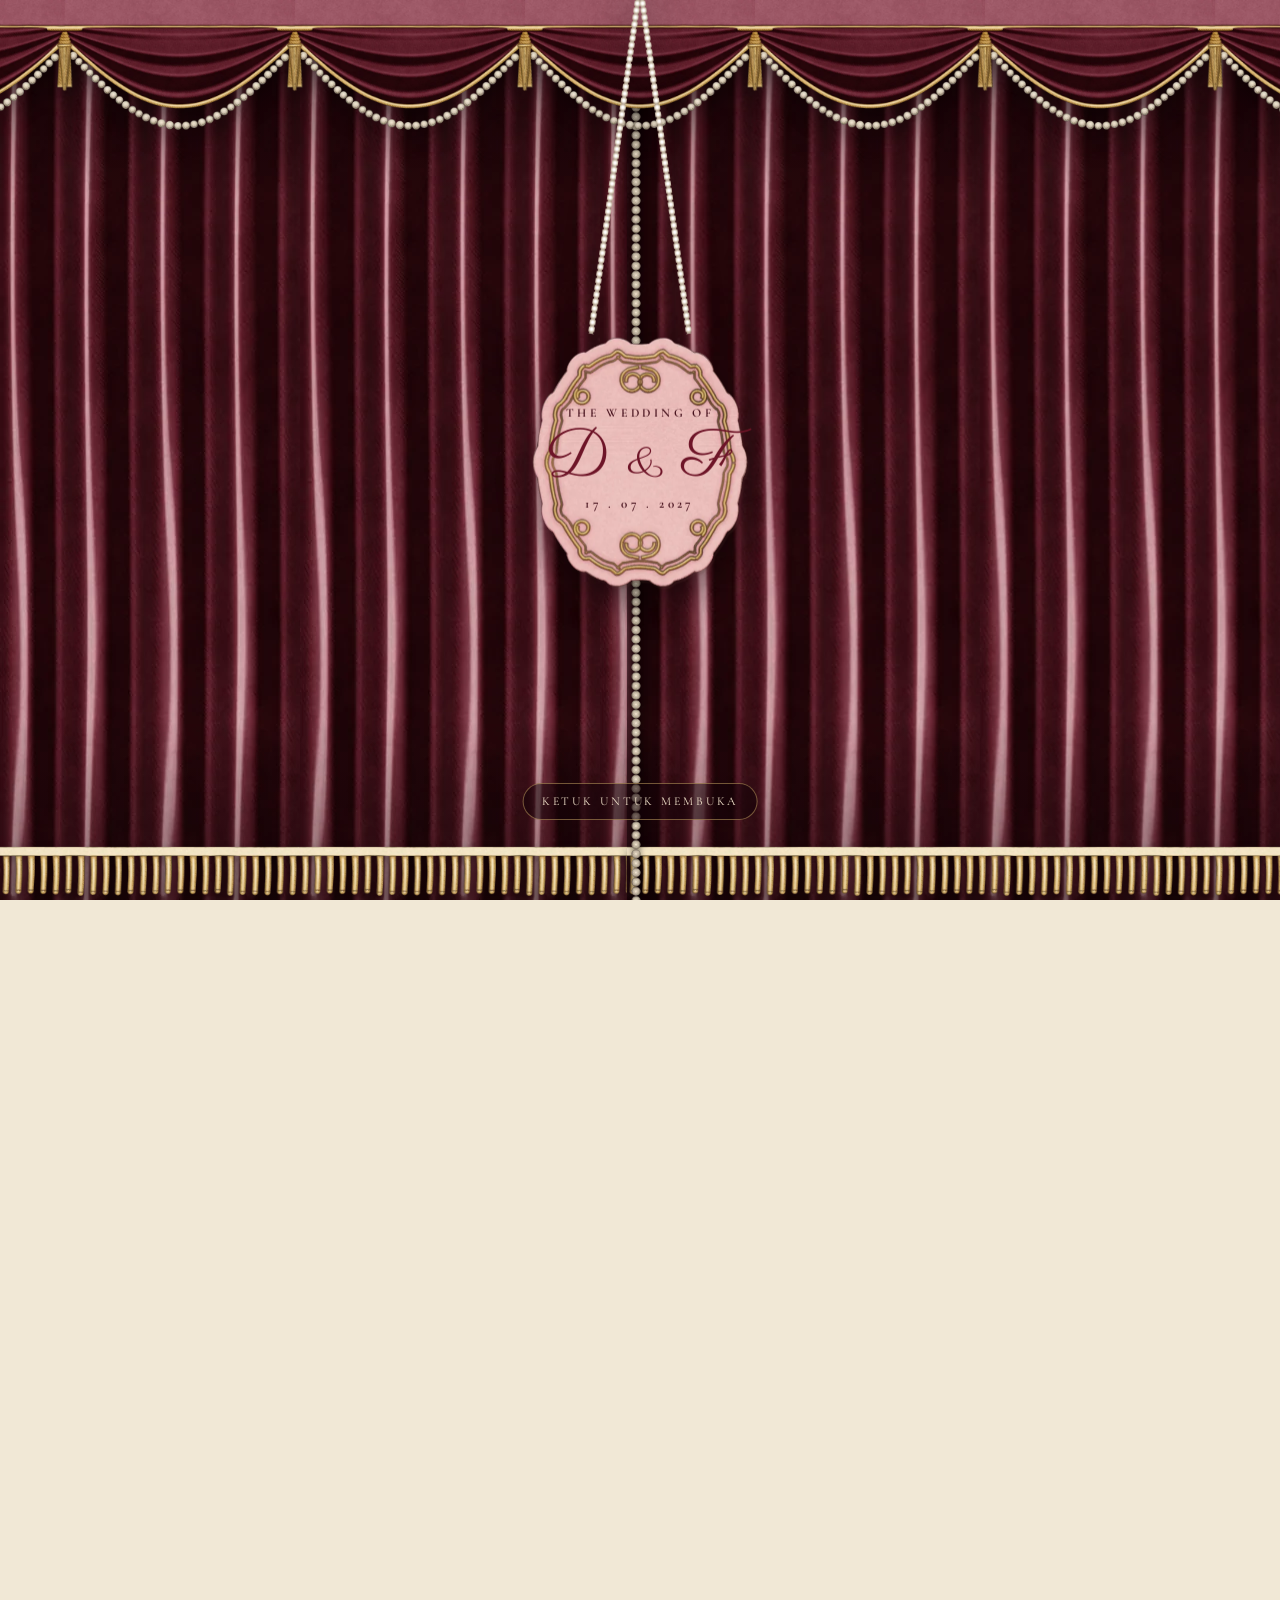
==== commit a0fd12ae: "Add files via upload" ====
--- a/index.html
+++ b/index.html
@@ -34,20 +34,11 @@
   <!-- sayap kupu-kupu (dipakai ulang oleh semua kupu-kupu) -->
   <svg class="sprite" width="0" height="0" aria-hidden="true" focusable="false">
     <defs>
-      <radialGradient id="gk-emas" cx="8" cy="0" r="46" gradientUnits="userSpaceOnUse">
-        <stop offset="0" stop-color="#FFF1C9"/><stop offset=".45" stop-color="#E2BD72"/><stop offset=".8" stop-color="#B8924A"/><stop offset="1" stop-color="#6E4E1E"/>
-      </radialGradient>
-      <radialGradient id="gk-pink" cx="8" cy="0" r="46" gradientUnits="userSpaceOnUse">
-        <stop offset="0" stop-color="#FCE3E6"/><stop offset=".4" stop-color="#E8A2AE"/><stop offset=".78" stop-color="#B2475D"/><stop offset="1" stop-color="#4A0B19"/>
-      </radialGradient>
-      <radialGradient id="gk-marun" cx="8" cy="0" r="46" gradientUnits="userSpaceOnUse">
-        <stop offset="0" stop-color="#E9A0AC"/><stop offset=".4" stop-color="#9A2A44"/><stop offset=".8" stop-color="#5A0F22"/><stop offset="1" stop-color="#22050C"/>
-      </radialGradient>
       <g id="sayap-kupu">
-        <path d="M2-2C18-38 48-38 46-14C44 2 22 4 2 2Z" style="fill: var(--sayap, url(#gk-emas))" stroke="rgba(60,20,10,.55)" stroke-width=".8"/>
-        <path d="M2 3C24 7 38 25 26 34C16 41 6 22 2 7Z" style="fill: var(--sayap, url(#gk-emas))" stroke="rgba(60,20,10,.55)" stroke-width=".8"/>
-        <path d="M4-1C16-16 30-28 41-24M4 0C18-6 32-10 44-12M4 5C14 12 22 22 24 31" fill="none" stroke="rgba(70,25,10,.35)" stroke-width=".7"/>
-        <circle cx="40" cy="-22" r="1.8" fill="#FFF8EC" opacity=".9"/><circle cx="43" cy="-15" r="1.4" fill="#FFF8EC" opacity=".9"/><circle cx="35" cy="-28" r="1.2" fill="#FFF8EC" opacity=".8"/><circle cx="24" cy="30" r="1.3" fill="#FFF8EC" opacity=".8"/>
+        <!-- sayap kupu-kupu: ilustrasi ukir diwarnai tangan (tiga varian warna, dipilih lewat variabel CSS) -->
+        <image href="assets/img/hiasan/sayap-emas.webp" x="0" y="-42" width="50" height="84" style="display: var(--s-emas, inline)"/>
+        <image href="assets/img/hiasan/sayap-pink.webp" x="0" y="-42" width="50" height="84" style="display: var(--s-pink, none)"/>
+        <image href="assets/img/hiasan/sayap-marun.webp" x="0" y="-42" width="50" height="84" style="display: var(--s-marun, none)"/>
       </g>
     </defs>
   </svg>
@@ -128,6 +119,12 @@
         <p class="surat-tgl" data-tanggal-singkat></p>
       </div>
       <div class="amplop-depan"></div>
+      <span class="amplop-bunga" aria-hidden="true">
+        <img class="ab-pakis" src="assets/img/hiasan/tabur-fern.webp" alt="">
+        <img class="ab-calla" src="assets/img/hiasan/tabur-calla.webp" alt="">
+        <img class="ab-mawar" src="assets/img/hiasan/tabur-rose.webp" alt="">
+        <img class="ab-kecil" src="assets/img/hiasan/tabur-hydr.webp" alt="">
+      </span>
       <div class="amplop-tutup"><div class="tutup-luar"></div><div class="tutup-dalam"></div></div>
       <button type="button" class="amplop-segel" id="amplop-segel" aria-label="Buka segel amplop"><img src="assets/img/hiasan/tabur-segel.webp" alt=""></button>
     </div>
--- a/assets/css/style.css
+++ b/assets/css/style.css
@@ -1,10 +1,11 @@
 /* ==========================================================================
-   TEMA "TAMAN BELUDRU" — lukisan pemandangan vintage, bunga 3D marun,
-   gapura janur, beludru damask, mutiara & bingkai besi tempa.
+   TEMA "TAMAN BELUDRU" — ilustrasi botani vintage (cetak ukir diwarnai tangan)
+   dengan volume 3D: bunga marun, gapura janur, lanskap toile di atas kertas antik,
+   beludru damask, mutiara & bingkai besi tempa.
    Warna & huruf diatur di :root.
    ========================================================================== */
 :root {
-  --kabut: #e8e8df;
+  --kabut: #f1e8d6;
   --kertas: #f6eee2;
   --marun: #6e1528;
   --marun-tua: #3e0915;
@@ -59,7 +60,7 @@
 }
 .adegan .latar::after { /* kabut lembut di tengah agar tulisan terbaca */
   content: ""; position: absolute; inset: 0;
-  background: radial-gradient(ellipse 60% 45% at 50% 46%, rgba(240, 240, 232, .85), rgba(240, 240, 232, 0) 70%);
+  background: radial-gradient(ellipse 60% 45% at 50% 46%, rgba(243, 235, 219, .88), rgba(243, 235, 219, 0) 70%);
 }
 .adegan .pohon { top: -11%; width: min(60vw, 420px); }
 .adegan .pohon.kiri { left: -24%; transform-origin: 0 0; }
@@ -94,7 +95,7 @@
 }
 .sampul .sampul-isi:has(.sampul-foto:not([hidden])) { margin-top: -4vh; }
 .judul-kecil {
-  text-shadow: 0 0 8px rgba(240, 240, 232, .95), 0 0 3px rgba(240, 240, 232, .95);
+  text-shadow: 0 0 8px rgba(243, 235, 219, .95), 0 0 3px rgba(243, 235, 219, .95);
   font-size: 15px; letter-spacing: .32em; text-transform: uppercase;
   color: var(--marun); font-weight: 500;
 }
@@ -104,7 +105,7 @@
   line-height: .95;
   margin: 10px 0 8px;
   display: flex; flex-direction: column; align-items: center;
-  text-shadow: 0 0 14px rgba(240, 240, 232, .95), 0 0 4px rgba(240, 240, 232, .9), 0 6px 18px rgba(110, 21, 40, .18);
+  text-shadow: 0 0 14px rgba(243, 235, 219, .95), 0 0 4px rgba(243, 235, 219, .9), 0 6px 18px rgba(110, 21, 40, .18);
 }
 .nama-besar .nama { font-size: clamp(62px, 19vw, 100px); }
 .nama-besar .dan { font-size: clamp(46px, 13vw, 66px); margin: -2px 0 -6px; }
@@ -112,7 +113,7 @@
 .sampul-foto:not([hidden]) ~ .nama-besar { flex-direction: row; align-items: baseline; gap: .18em; margin: 2px 0 2px; }
 .sampul-foto:not([hidden]) ~ .nama-besar .nama { font-size: clamp(44px, min(13.5vw, 7.4vh), 72px); }
 .sampul-foto:not([hidden]) ~ .nama-besar .dan { font-size: clamp(32px, min(9vw, 5vh), 48px); margin: 0; }
-.tanggal-sampul { text-shadow: 0 0 8px rgba(240, 240, 232, .95); font-size: 15px; letter-spacing: .3em; color: var(--marun); font-weight: 500; }
+.tanggal-sampul { text-shadow: 0 0 8px rgba(243, 235, 219, .95); font-size: 15px; letter-spacing: .3em; color: var(--marun); font-weight: 500; }
 .kepada {
   margin-top: 2.4vh;
   padding: 8px 22px 10px;
@@ -273,7 +274,8 @@
 .amplop-layar.tampil .amplop { transform: none; }
 .amplop-belakang {
   position: absolute; inset: 0; border-radius: 8px;
-  background: linear-gradient(160deg, #efe3d1, #dccab1);
+  background: url("../img/hiasan/kertas-serat.webp") 0 0 / 256px, linear-gradient(160deg, #efe3d1, #dccab1);
+  background-blend-mode: multiply;
   box-shadow: 0 30px 50px rgba(15, 2, 6, .55), 0 4px 10px rgba(15, 2, 6, .3);
 }
 .amplop-belakang::before { /* lapisan dalam beludru damask */
@@ -283,7 +285,8 @@
 .amplop-surat {
   position: absolute; left: 7%; right: 7%; top: 6%; height: 86%; z-index: 2;
   display: flex; flex-direction: column; align-items: center; justify-content: center; text-align: center;
-  background: #f1c4cb linear-gradient(170deg, rgba(255, 255, 255, .35), rgba(0, 0, 0, .04));
+  background: url("../img/hiasan/kertas-serat.webp") 0 0 / 256px, linear-gradient(170deg, rgba(255, 255, 255, .35), rgba(0, 0, 0, .04)), #f1c4cb;
+  background-blend-mode: multiply, normal, normal;
   border-radius: 4px; color: var(--marun-tua);
   box-shadow: inset 0 0 0 5px #f1c4cb, inset 0 0 0 6.5px rgba(110, 21, 40, .55), inset 0 0 0 9px #f1c4cb, inset 0 0 0 10px rgba(110, 21, 40, .35), 0 6px 14px rgba(0, 0, 0, .25);
   transition: transform .8s cubic-bezier(.3, 1.1, .4, 1), border-radius .8s;
@@ -305,13 +308,25 @@
   filter: drop-shadow(0 -2px 3px rgba(60, 30, 10, .25));
   transition: opacity .4s ease, transform .6s ease;
 }
+.amplop-depan::after { /* serat kertas */
+  content: ""; position: absolute; inset: 0; border-radius: inherit;
+  background: url("../img/hiasan/kertas-serat.webp") 40px 20px / 256px; mix-blend-mode: multiply;
+}
+/* rangkaian bunga ilustrasi di sudut amplop */
+.amplop-bunga { position: absolute; z-index: 5; left: -7%; bottom: -9%; width: 40%; aspect-ratio: 1; pointer-events: none; transition: opacity .5s ease; }
+.amplop-bunga img { position: absolute; filter: drop-shadow(0 3px 3px rgba(40, 10, 10, .3)); }
+.amplop-bunga .ab-pakis { width: 70%; left: 30%; bottom: 36%; rotate: -18deg; }
+.amplop-bunga .ab-calla { width: 78%; left: 12%; bottom: 22%; rotate: 8deg; }
+.amplop-bunga .ab-mawar { width: 52%; left: 4%; bottom: 4%; }
+.amplop-bunga .ab-kecil { width: 30%; left: 50%; bottom: 2%; }
+.amplop-layar.surat-penuh .amplop-bunga { opacity: 0; }
 .amplop-tutup {
   position: absolute; left: 0; right: 0; top: 0; height: 60%; z-index: 4;
   transform-origin: 50% 0; transform-style: preserve-3d;
   transition: transform .75s cubic-bezier(.5, 0, .3, 1);
 }
 .tutup-luar, .tutup-dalam { position: absolute; inset: 0; clip-path: polygon(0 0, 100% 0, 50% 100%); backface-visibility: hidden; -webkit-backface-visibility: hidden; border-radius: 8px 8px 0 0; }
-.tutup-luar { background: linear-gradient(180deg, #f2e7d6, #ddcbb1); }
+.tutup-luar { background: url("../img/hiasan/kertas-serat.webp") 0 0 / 256px, linear-gradient(180deg, #f2e7d6, #ddcbb1); background-blend-mode: multiply; }
 .tutup-dalam { transform: rotateX(180deg); background: #4a0b19 url("../img/hiasan/beludru.webp") 0 0 / 90px repeat; }
 .amplop-segel {
   position: absolute; z-index: 5; left: 50%; top: 60%; width: 24%; aspect-ratio: 1;
@@ -797,8 +812,8 @@
 .kupu .sayap.kiri { right: 50%; transform-origin: 100% 50%; animation: kepak-kiri var(--kepak, .3s) ease-in-out infinite alternate; }
 .kupu .sayap.kanan { left: 50%; transform-origin: 0% 50%; animation: kepak-kanan var(--kepak, .3s) ease-in-out infinite alternate; }
 .kupu .badan { position: absolute; left: 50%; top: 28%; width: 7%; height: 46%; translate: -50% 0; border-radius: 50%; background: linear-gradient(90deg, #2a0f08, #6b4420, #2a0f08); }
-.kupu-pink { --sayap: url(#gk-pink); }
-.kupu-marun { --sayap: url(#gk-marun); }
+.kupu-pink { --s-emas: none; --s-pink: inline; }
+.kupu-marun { --s-emas: none; --s-marun: inline; }
 @keyframes kepak-kiri { from { transform: rotateY(-4deg); } to { transform: rotateY(-66deg); } }
 @keyframes kepak-kanan { from { transform: rotateY(4deg); } to { transform: rotateY(66deg); } }
 @keyframes terbang {
